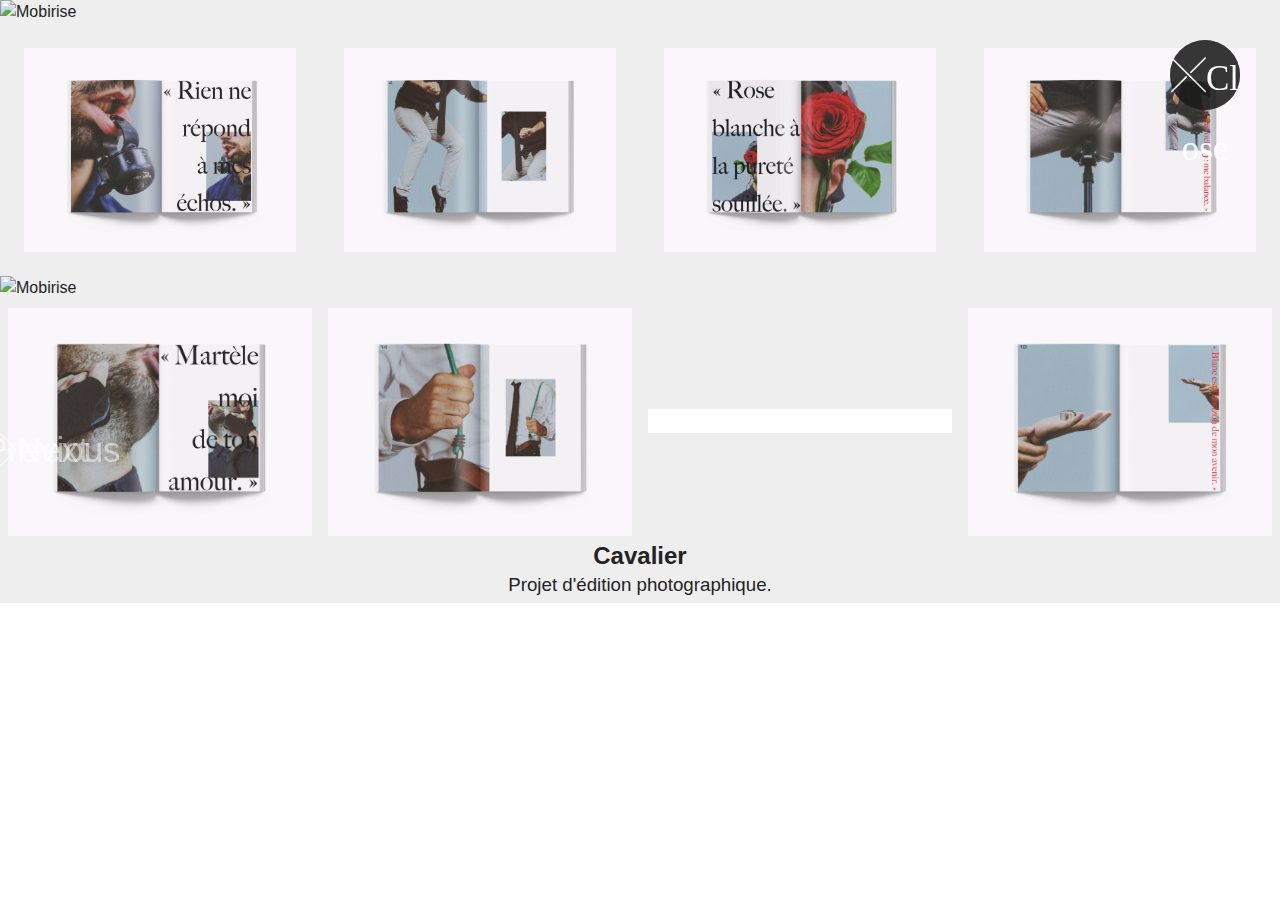
==== cavalier.html @ 0ebc7205 "create github pages" ====
<!DOCTYPE html>
<html >
<head>
  <!-- Site made with Mobirise Website Builder v4.8.6, https://mobirise.com -->
  <meta charset="UTF-8">
  <meta http-equiv="X-UA-Compatible" content="IE=edge">
  <meta name="generator" content="Mobirise v4.8.6, mobirise.com">
  <meta name="viewport" content="width=device-width, initial-scale=1, minimum-scale=1">
  <link rel="shortcut icon" href="assets/images/logo2.png" type="image/x-icon">
  <meta name="description" content="Projet d'édition photographique">
  <title>Cavalier</title>
  <link rel="stylesheet" href="assets/web/assets/mobirise-icons/mobirise-icons.css">
  <link rel="stylesheet" href="assets/tether/tether.min.css">
  <link rel="stylesheet" href="assets/bootstrap/css/bootstrap.min.css">
  <link rel="stylesheet" href="assets/bootstrap/css/bootstrap-grid.min.css">
  <link rel="stylesheet" href="assets/bootstrap/css/bootstrap-reboot.min.css">
  <link rel="stylesheet" href="assets/theme/css/style.css">
  <link rel="stylesheet" href="assets/gallery/style.css">
  <link rel="stylesheet" href="assets/mobirise/css/mbr-additional.css" type="text/css">
  
  
  
</head>
<body>
  <section class="cid-r9oqOti6tn" id="image2-o">

    

    <figure class="mbr-figure">
        <div class="image-block" style="width: 100%;">
            <img src="assets/images/2-5.jpg" alt="Mobirise" title="">
            
        </div>
    </figure>
</section>

<section class="engine"><a href="https://mobirise.info/o">portfolio website templates</a></section><section class="mbr-gallery mbr-slider-carousel cid-r9oOTCLMdX" id="gallery3-z">

    

    <div>
        <div><!-- Filter --><!-- Gallery --><div class="mbr-gallery-row"><div class="mbr-gallery-layout-default"><div><div><div class="mbr-gallery-item mbr-gallery-item--p3" data-video-url="false" data-tags="Animé"><div href="#lb-gallery3-z" data-slide-to="0" data-toggle="modal"><img src="assets/images/2-10-800x600.jpg" alt="" title=""><span class="icon-focus"></span></div></div><div class="mbr-gallery-item mbr-gallery-item--p3" data-video-url="false" data-tags="Animé"><div href="#lb-gallery3-z" data-slide-to="1" data-toggle="modal"><img src="assets/images/3-3-800x600.jpg" alt="" title=""><span class="icon-focus"></span></div></div><div class="mbr-gallery-item mbr-gallery-item--p3" data-video-url="false" data-tags="Animé"><div href="#lb-gallery3-z" data-slide-to="2" data-toggle="modal"><img src="assets/images/4-3-800x600.jpg" alt="" title=""><span class="icon-focus"></span></div></div><div class="mbr-gallery-item mbr-gallery-item--p3" data-video-url="false" data-tags="Animé"><div href="#lb-gallery3-z" data-slide-to="3" data-toggle="modal"><img src="assets/images/5-3-800x600.jpg" alt="" title=""><span class="icon-focus"></span></div></div></div></div><div class="clearfix"></div></div></div><!-- Lightbox --><div data-app-prevent-settings="" class="mbr-slider modal fade carousel slide" tabindex="-1" data-keyboard="true" data-interval="false" id="lb-gallery3-z"><div class="modal-dialog"><div class="modal-content"><div class="modal-body"><div class="carousel-inner"><div class="carousel-item"><img src="assets/images/2-10.jpg" alt="" title=""></div><div class="carousel-item"><img src="assets/images/3-3.jpg" alt="" title=""></div><div class="carousel-item"><img src="assets/images/4-3.jpg" alt="" title=""></div><div class="carousel-item active"><img src="assets/images/5-3.jpg" alt="" title=""></div></div><a class="carousel-control carousel-control-prev" role="button" data-slide="prev" href="#lb-gallery3-z"><span class="mbri-left mbr-iconfont" aria-hidden="true"></span><span class="sr-only">Previous</span></a><a class="carousel-control carousel-control-next" role="button" data-slide="next" href="#lb-gallery3-z"><span class="mbri-right mbr-iconfont" aria-hidden="true"></span><span class="sr-only">Next</span></a><a class="close" href="#" role="button" data-dismiss="modal"><span class="sr-only">Close</span></a></div></div></div></div></div>
    </div>

</section>

<section class="mbr-gallery mbr-slider-carousel cid-r9or7ClTID" id="gallery3-p">

    

    <div>
        <div><!-- Filter --><!-- Gallery --><div class="mbr-gallery-row"><div class="mbr-gallery-layout-default"><div><div></div></div><div class="clearfix"></div></div></div><!-- Lightbox --><div data-app-prevent-settings="" class="mbr-slider modal fade carousel slide" tabindex="-1" data-keyboard="true" data-interval="false" id="lb-gallery3-p"><div class="modal-dialog"><div class="modal-content"><div class="modal-body"><div class="carousel-inner"></div><a class="carousel-control carousel-control-prev" role="button" data-slide="prev" href="#lb-gallery3-p"><span class="mbri-left mbr-iconfont" aria-hidden="true"></span><span class="sr-only">Previous</span></a><a class="carousel-control carousel-control-next" role="button" data-slide="next" href="#lb-gallery3-p"><span class="mbri-right mbr-iconfont" aria-hidden="true"></span><span class="sr-only">Next</span></a><a class="close" href="#" role="button" data-dismiss="modal"><span class="sr-only">Close</span></a></div></div></div></div></div>
    </div>

</section>

<section class="cid-r9ostQyJx9" id="image3-r">

    

    <figure class="mbr-figure container">
            <div class="image-block" style="width: 100%;">
                <img src="assets/images/6-3.jpg" width="1400" alt="Mobirise" title="">
                
            </div>
    </figure>
</section>

<section class="mbr-gallery mbr-slider-carousel cid-r9oQwTjhXM" id="gallery3-10">

    

    <div>
        <div><!-- Filter --><!-- Gallery --><div class="mbr-gallery-row"><div class="mbr-gallery-layout-default"><div><div><div class="mbr-gallery-item mbr-gallery-item--p1" data-video-url="false" data-tags="Animé"><div href="#lb-gallery3-10" data-slide-to="0" data-toggle="modal"><img src="assets/images/7-5-800x600.jpg" alt="" title=""><span class="icon-focus"></span></div></div><div class="mbr-gallery-item mbr-gallery-item--p1" data-video-url="false" data-tags="Animé"><div href="#lb-gallery3-10" data-slide-to="1" data-toggle="modal"><img src="assets/images/8-2-800x600.jpg" alt="" title=""><span class="icon-focus"></span></div></div><div class="mbr-gallery-item mbr-gallery-item--p1" data-video-url="false" data-tags="Animé"><div href="#lb-gallery3-10" data-slide-to="2" data-toggle="modal"><img src="assets/images/9-4-800x600.jpg" alt="" title=""><span class="icon-focus"></span></div></div><div class="mbr-gallery-item mbr-gallery-item--p1" data-video-url="false" data-tags="Animé"><div href="#lb-gallery3-10" data-slide-to="3" data-toggle="modal"><img src="assets/images/10-1-800x600.jpg" alt="" title=""><span class="icon-focus"></span></div></div></div></div><div class="clearfix"></div></div></div><!-- Lightbox --><div data-app-prevent-settings="" class="mbr-slider modal fade carousel slide" tabindex="-1" data-keyboard="true" data-interval="false" id="lb-gallery3-10"><div class="modal-dialog"><div class="modal-content"><div class="modal-body"><div class="carousel-inner"><div class="carousel-item"><img src="assets/images/7-5.jpg" alt="" title=""></div><div class="carousel-item"><img src="assets/images/8-2.jpg" alt="" title=""></div><div class="carousel-item"><img src="assets/images/9-4.jpg" alt="" title=""></div><div class="carousel-item active"><img src="assets/images/10-1.jpg" alt="" title=""></div></div><a class="carousel-control carousel-control-prev" role="button" data-slide="prev" href="#lb-gallery3-10"><span class="mbri-left mbr-iconfont" aria-hidden="true"></span><span class="sr-only">Previous</span></a><a class="carousel-control carousel-control-next" role="button" data-slide="next" href="#lb-gallery3-10"><span class="mbri-right mbr-iconfont" aria-hidden="true"></span><span class="sr-only">Next</span></a><a class="close" href="#" role="button" data-dismiss="modal"><span class="sr-only">Close</span></a></div></div></div></div></div>
    </div>

</section>

<section class="mbr-section content4 cid-r9ooxkXp4O" id="content4-l">

    

    <div class="container">
        <div class="media-container-row">
            <div class="title col-12 col-md-8">
                <h2 class="align-center pb-3 mbr-fonts-style display-5">Cavalier</h2>
                <h3 class="mbr-section-subtitle align-center mbr-light mbr-fonts-style display-7">Projet d'édition photographique.</h3>
                
            </div>
        </div>
    </div>
</section>

<section class="mbr-section content8 cid-r9ou6H3FFm" id="content8-u">

    

    <div class="container">
        <div class="media-container-row title">
            <div class="col-12 col-md-8">
                <div class="mbr-section-btn align-center"><a class="btn btn-primary display-7" href="page8.html">Projet suivant</a></div>
            </div>
        </div>
    </div>
</section>


  <script src="assets/web/assets/jquery/jquery.min.js"></script>
  <script src="assets/popper/popper.min.js"></script>
  <script src="assets/tether/tether.min.js"></script>
  <script src="assets/bootstrap/js/bootstrap.min.js"></script>
  <script src="assets/smoothscroll/smooth-scroll.js"></script>
  <script src="assets/bootstrapcarouselswipe/bootstrap-carousel-swipe.js"></script>
  <script src="assets/vimeoplayer/jquery.mb.vimeo_player.js"></script>
  <script src="assets/masonry/masonry.pkgd.min.js"></script>
  <script src="assets/imagesloaded/imagesloaded.pkgd.min.js"></script>
  <script src="assets/theme/js/script.js"></script>
  <script src="assets/gallery/player.min.js"></script>
  <script src="assets/gallery/script.js"></script>
  <script src="assets/slidervideo/script.js"></script>
  
  
</body>
</html>
---- assets/web/assets/mobirise-icons/mobirise-icons.css ----
@font-face {
  font-family: 'MobiriseIcons';
  src:  url('mobirise-icons.eot?spat4u');
  src:  url('mobirise-icons.eot?spat4u#iefix') format('embedded-opentype'),
    url('mobirise-icons.ttf?spat4u') format('truetype'),
    url('mobirise-icons.woff?spat4u') format('woff'),
    url('mobirise-icons.svg?spat4u#MobiriseIcons') format('svg');
  font-weight: normal;
  font-style: normal;
}

[class^="mbri-"], [class*=" mbri-"] {
  /* use !important to prevent issues with browser extensions that change fonts */
  font-family: MobiriseIcons !important;
  speak: none;
  font-style: normal;
  font-weight: normal;
  font-variant: normal;
  text-transform: none;
  line-height: 1;

  /* Better Font Rendering =========== */
  -webkit-font-smoothing: antialiased;
  -moz-osx-font-smoothing: grayscale;
}

.mbri-add-submenu:before {
  content: "\e900";
}
.mbri-alert:before {
  content: "\e901";
}
.mbri-align-center:before {
  content: "\e902";
}
.mbri-align-justify:before {
  content: "\e903";
}
.mbri-align-left:before {
  content: "\e904";
}
.mbri-align-right:before {
  content: "\e905";
}
.mbri-android:before {
  content: "\e906";
}
.mbri-apple:before {
  content: "\e907";
}
.mbri-arrow-down:before {
  content: "\e908";
}
.mbri-arrow-next:before {
  content: "\e909";
}
.mbri-arrow-prev:before {
  content: "\e90a";
}
.mbri-arrow-up:before {
  content: "\e90b";
}
.mbri-bold:before {
  content: "\e90c";
}
.mbri-bookmark:before {
  content: "\e90d";
}
.mbri-bootstrap:before {
  content: "\e90e";
}
.mbri-briefcase:before {
  content: "\e90f";
}
.mbri-browse:before {
  content: "\e910";
}
.mbri-bulleted-list:before {
  content: "\e911";
}
.mbri-calendar:before {
  content: "\e912";
}
.mbri-camera:before {
  content: "\e913";
}
.mbri-cart-add:before {
  content: "\e914";
}
.mbri-cart-full:before {
  content: "\e915";
}
.mbri-cash:before {
  content: "\e916";
}
.mbri-change-style:before {
  content: "\e917";
}
.mbri-chat:before {
  content: "\e918";
}
.mbri-clock:before {
  content: "\e919";
}
.mbri-close:before {
  content: "\e91a";
}
.mbri-cloud:before {
  content: "\e91b";
}
.mbri-code:before {
  content: "\e91c";
}
.mbri-contact-form:before {
  content: "\e91d";
}
.mbri-credit-card:before {
  content: "\e91e";
}
.mbri-cursor-click:before {
  content: "\e91f";
}
.mbri-cust-feedback:before {
  content: "\e920";
}
.mbri-database:before {
  content: "\e921";
}
.mbri-delivery:before {
  content: "\e922";
}
.mbri-desktop:before {
  content: "\e923";
}
.mbri-devices:before {
  content: "\e924";
}
.mbri-down:before {
  content: "\e925";
}
.mbri-download:before {
  content: "\e989";
}
.mbri-drag-n-drop:before {
  content: "\e927";
}
.mbri-drag-n-drop2:before {
  content: "\e928";
}
.mbri-edit:before {
  content: "\e929";
}
.mbri-edit2:before {
  content: "\e92a";
}
.mbri-error:before {
  content: "\e92b";
}
.mbri-extension:before {
  content: "\e92c";
}
.mbri-features:before {
  content: "\e92d";
}
.mbri-file:before {
  content: "\e92e";
}
.mbri-flag:before {
  content: "\e92f";
}
.mbri-folder:before {
  content: "\e930";
}
.mbri-gift:before {
  content: "\e931";
}
.mbri-github:before {
  content: "\e932";
}
.mbri-globe:before {
  content: "\e933";
}
.mbri-globe-2:before {
  content: "\e934";
}
.mbri-growing-chart:before {
  content: "\e935";
}
.mbri-hearth:before {
  content: "\e936";
}
.mbri-help:before {
  content: "\e937";
}
.mbri-home:before {
  content: "\e938";
}
.mbri-hot-cup:before {
  content: "\e939";
}
.mbri-idea:before {
  content: "\e93a";
}
.mbri-image-gallery:before {
  content: "\e93b";
}
.mbri-image-slider:before {
  content: "\e93c";
}
.mbri-info:before {
  content: "\e93d";
}
.mbri-italic:before {
  content: "\e93e";
}
.mbri-key:before {
  content: "\e93f";
}
.mbri-laptop:before {
  content: "\e940";
}
.mbri-layers:before {
  content: "\e941";
}
.mbri-left-right:before {
  content: "\e942";
}
.mbri-left:before {
  content: "\e943";
}
.mbri-letter:before {
  content: "\e944";
}
.mbri-like:before {
  content: "\e945";
}
.mbri-link:before {
  content: "\e946";
}
.mbri-lock:before {
  content: "\e947";
}
.mbri-login:before {
  content: "\e948";
}
.mbri-logout:before {
  content: "\e949";
}
.mbri-magic-stick:before {
  content: "\e94a";
}
.mbri-map-pin:before {
  content: "\e94b";
}
.mbri-menu:before {
  content: "\e94c";
}
.mbri-mobile:before {
  content: "\e94d";
}
.mbri-mobile2:before {
  content: "\e94e";
}
.mbri-mobirise:before {
  content: "\e94f";
}
.mbri-more-horizontal:before {
  content: "\e950";
}
.mbri-more-vertical:before {
  content: "\e951";
}
.mbri-music:before {
  content: "\e952";
}
.mbri-new-file:before {
  content: "\e953";
}
.mbri-numbered-list:before {
  content: "\e954";
}
.mbri-opened-folder:before {
  content: "\e955";
}
.mbri-pages:before {
  content: "\e956";
}
.mbri-paper-plane:before {
  content: "\e957";
}
.mbri-paperclip:before {
  content: "\e958";
}
.mbri-photo:before {
  content: "\e959";
}
.mbri-photos:before {
  content: "\e95a";
}
.mbri-pin:before {
  content: "\e95b";
}
.mbri-play:before {
  content: "\e95c";
}
.mbri-plus:before {
  content: "\e95d";
}
.mbri-preview:before {
  content: "\e95e";
}
.mbri-print:before {
  content: "\e95f";
}
.mbri-protect:before {
  content: "\e960";
}
.mbri-question:before {
  content: "\e961";
}
.mbri-quote-left:before {
  content: "\e962";
}
.mbri-quote-right:before {
  content: "\e963";
}
.mbri-refresh:before {
  content: "\e964";
}
.mbri-responsive:before {
  content: "\e965";
}
.mbri-right:before {
  content: "\e966";
}
.mbri-rocket:before {
  content: "\e967";
}
.mbri-sad-face:before {
  content: "\e968";
}
.mbri-sale:before {
  content: "\e969";
}
.mbri-save:before {
  content: "\e96a";
}
.mbri-search:before {
  content: "\e96b";
}
.mbri-setting:before {
  content: "\e96c";
}
.mbri-setting2:before {
  content: "\e96d";
}
.mbri-setting3:before {
  content: "\e96e";
}
.mbri-share:before {
  content: "\e96f";
}
.mbri-shopping-bag:before {
  content: "\e970";
}
.mbri-shopping-basket:before {
  content: "\e971";
}
.mbri-shopping-cart:before {
  content: "\e972";
}
.mbri-sites:before {
  content: "\e973";
}
.mbri-smile-face:before {
  content: "\e974";
}
.mbri-speed:before {
  content: "\e975";
}
.mbri-star:before {
  content: "\e976";
}
.mbri-success:before {
  content: "\e977";
}
.mbri-sun:before {
  content: "\e978";
}
.mbri-sun2:before {
  content: "\e979";
}
.mbri-tablet:before {
  content: "\e97a";
}
.mbri-tablet-vertical:before {
  content: "\e97b";
}
.mbri-target:before {
  content: "\e97c";
}
.mbri-timer:before {
  content: "\e97d";
}
.mbri-to-ftp:before {
  content: "\e97e";
}
.mbri-to-local-drive:before {
  content: "\e97f";
}
.mbri-touch-swipe:before {
  content: "\e980";
}
.mbri-touch:before {
  content: "\e981";
}
.mbri-trash:before {
  content: "\e982";
}
.mbri-underline:before {
  content: "\e983";
}
.mbri-unlink:before {
  content: "\e984";
}
.mbri-unlock:before {
  content: "\e985";
}
.mbri-up-down:before {
  content: "\e986";
}
.mbri-up:before {
  content: "\e987";
}
.mbri-update:before {
  content: "\e988";
}
.mbri-upload:before {
 content: "\e926"; 
}
.mbri-user:before {
  content: "\e98a";
}
.mbri-user2:before {
  content: "\e98b";
}
.mbri-users:before {
  content: "\e98c";
}
.mbri-video:before {
  content: "\e98d";
}
.mbri-video-play:before {
  content: "\e98e";
}
.mbri-watch:before {
  content: "\e98f";
}
.mbri-website-theme:before {
  content: "\e990";
}
.mbri-wifi:before {
  content: "\e991";
}
.mbri-windows:before {
  content: "\e992";
}
.mbri-zoom-out:before {
  content: "\e993";
}
.mbri-redo:before {
  content: "\e994";
}
.mbri-undo:before {
  content: "\e995";
}
---- assets/theme/css/style.css ----
/*!
 * Mobirise v4 theme (https://mobirise.com/)
 * Copyright 2017 Mobirise
 */section{background-color:#eeeeee}section,.container,.container-fluid{position:relative;word-wrap:break-word}a.mbr-iconfont:hover{text-decoration:none}.article .lead p,.article .lead ul,.article .lead ol,.article .lead pre,.article .lead blockquote{margin-bottom:0}a{font-style:normal;font-weight:400;cursor:pointer}a,a:hover{text-decoration:none}figure{margin-bottom:0}body{color:#232323}h1,h2,h3,h4,h5,h6,.h1,.h2,.h3,.h4,.h5,.h6,.display-1,.display-2,.display-3,.display-4{line-height:1;word-break:break-word;word-wrap:break-word}b,strong{font-weight:bold}blockquote{padding:10px 0 10px 20px;position:relative;border-left:2px solid;border-color:#ff3366}input:-webkit-autofill,input:-webkit-autofill:hover,input:-webkit-autofill:focus,input:-webkit-autofill:active{transition-delay:9999s;transition-property:background-color, color}textarea[type="hidden"]{display:none}body{position:relative}section{background-position:50% 50%;background-repeat:no-repeat;background-size:cover}section .mbr-background-video,section .mbr-background-video-preview{position:absolute;bottom:0;left:0;right:0;top:0}.hidden{visibility:hidden}.mbr-z-index20{z-index:20}/*! Base colors */.mbr-white{color:#ffffff}.mbr-black{color:#000000}.mbr-bg-white{background-color:#ffffff}.mbr-bg-black{background-color:#000000}/*! Text-aligns */.align-left{text-align:left}.align-center{text-align:center}.align-right{text-align:right}@media (max-width: 767px){.align-left,.align-center,.align-right,.mbr-section-btn,.mbr-section-title{text-align:center}}/*! Font-weight  */.mbr-light{font-weight:300}.mbr-regular{font-weight:400}.mbr-semibold{font-weight:500}.mbr-bold{font-weight:700}/*! Media  */.media-size-item{-webkit-flex:1 1 auto;-moz-flex:1 1 auto;-ms-flex:1 1 auto;-o-flex:1 1 auto;flex:1 1 auto}.media-content{-webkit-flex-basis:100%;flex-basis:100%}.media-container-row{display:-ms-flexbox;display:-webkit-flex;display:flex;-webkit-flex-direction:row;-ms-flex-direction:row;flex-direction:row;-webkit-flex-wrap:wrap;-ms-flex-wrap:wrap;flex-wrap:wrap;-webkit-justify-content:center;-ms-flex-pack:center;justify-content:center;-webkit-align-content:center;-ms-flex-line-pack:center;align-content:center;-webkit-align-items:start;-ms-flex-align:start;align-items:start}.media-container-row .media-size-item{width:400px}.media-container-column{display:-ms-flexbox;display:-webkit-flex;display:flex;-webkit-flex-direction:column;-ms-flex-direction:column;flex-direction:column;-webkit-flex-wrap:wrap;-ms-flex-wrap:wrap;flex-wrap:wrap;-webkit-justify-content:center;-ms-flex-pack:center;justify-content:center;-webkit-align-content:center;-ms-flex-line-pack:center;align-content:center;-webkit-align-items:stretch;-ms-flex-align:stretch;align-items:stretch}.media-container-column>*{width:100%}@media (min-width: 992px){.media-container-row{-webkit-flex-wrap:nowrap;-ms-flex-wrap:nowrap;flex-wrap:nowrap}}figure{overflow:hidden}figure[mbr-media-size]{transition:width 0.1s}.mbr-figure img,.mbr-figure iframe{display:block;width:100%}.card{background-color:transparent;border:none}.card-img{text-align:center;flex-shrink:0;-webkit-flex-shrink:0}.media{max-width:100%;margin:0 auto}.mbr-figure{-ms-flex-item-align:center;-ms-grid-row-align:center;-webkit-align-self:center;align-self:center}.media-container>div{max-width:100%}.mbr-figure img,.card-img img{width:100%}@media (max-width: 991px){.media-size-item{width:auto !important}.media{width:auto}.mbr-figure{width:100% !important}}/*! Buttons */.mbr-section-btn{margin-left:-.25rem;margin-right:-.25rem;font-size:0}nav .mbr-section-btn{margin-left:0rem;margin-right:0rem}/*! Btn icon margin */.btn .mbr-iconfont,.btn.btn-sm .mbr-iconfont{cursor:pointer;margin-right:0.5rem}.btn.btn-md .mbr-iconfont,.btn.btn-md .mbr-iconfont{margin-right:0.8rem}.mbr-regular{font-weight:400}.mbr-semibold{font-weight:500}.mbr-bold{font-weight:700}[type="submit"]{-webkit-appearance:none}/*! Full-screen */.mbr-fullscreen .mbr-overlay{min-height:100vh}.mbr-fullscreen{display:flex;display:-webkit-flex;display:-moz-flex;display:-ms-flex;display:-o-flex;align-items:center;-webkit-align-items:center;min-height:100vh;padding-top:3rem;padding-bottom:3rem}/*! Map */.map{height:25rem;position:relative}.map iframe{width:100%;height:100%}.form-asterisk{font-family:initial;position:absolute;top:-2px;font-weight:normal}/*! Scroll to top arrow */.mbr-arrow-up{bottom:25px;right:90px;position:fixed;text-align:right;z-index:5000;color:#ffffff;font-size:32px;transform:rotate(180deg);-webkit-transform:rotate(180deg)}.mbr-arrow-up a{background:rgba(0,0,0,0.2);border-radius:3px;color:#fff;display:inline-block;height:60px;width:60px;outline-style:none !important;position:relative;text-decoration:none;transition:all .3s ease-in-out;cursor:pointer;text-align:center}.mbr-arrow-up a:hover{background-color:rgba(0,0,0,0.4)}.mbr-arrow-up a i{line-height:60px}.mbr-arrow-up-icon{display:block;color:#fff}.mbr-arrow-up-icon::before{content:"\203a";display:inline-block;font-family:serif;font-size:32px;line-height:1;font-style:normal;position:relative;top:6px;left:-4px;-webkit-transform:rotate(-90deg);transform:rotate(-90deg)}/*! Arrow Down */.mbr-arrow{position:absolute;bottom:45px;left:50%;width:60px;height:60px;cursor:pointer;background-color:rgba(80,80,80,0.5);border-radius:50%;-webkit-transform:translateX(-50%);transform:translateX(-50%)}.mbr-arrow>a{display:inline-block;text-decoration:none;outline-style:none;-webkit-animation:arrowdown 1.7s ease-in-out infinite;animation:arrowdown 1.7s ease-in-out infinite}.mbr-arrow>a>i{position:absolute;top:-2px;left:15px;font-size:2rem}@keyframes arrowdown{0%{transform:translateY(0px);-webkit-transform:translateY(0px)}50%{transform:translateY(-5px);-webkit-transform:translateY(-5px)}100%{transform:translateY(0px);-webkit-transform:translateY(0px)}}@-webkit-keyframes arrowdown{0%{transform:translateY(0px);-webkit-transform:translateY(0px)}50%{transform:translateY(-5px);-webkit-transform:translateY(-5px)}100%{transform:translateY(0px);-webkit-transform:translateY(0px)}}@media (max-width: 500px){.mbr-arrow-up{left:50%;right:auto;transform:translateX(-50%) rotate(180deg);-webkit-transform:translateX(-50%) rotate(180deg)}}@keyframes gradient-animation{from{background-position:0% 100%;animation-timing-function:ease-in-out}to{background-position:100% 0%;animation-timing-function:ease-in-out}}@-webkit-keyframes gradient-animation{from{background-position:0% 100%;animation-timing-function:ease-in-out}to{background-position:100% 0%;animation-timing-function:ease-in-out}}.bg-gradient{background-size:200% 200%;animation:gradient-animation 5s infinite alternate;-webkit-animation:gradient-animation 5s infinite alternate}.menu .navbar-brand{display:-webkit-flex}.menu .navbar-brand span{display:flex;display:-webkit-flex}.menu .navbar-brand .navbar-caption-wrap{display:-webkit-flex}.menu .navbar-brand .navbar-logo img{display:-webkit-flex}@media (min-width: 768px) and (max-width: 991px){.menu .navbar-toggleable-sm .navbar-nav{display:-webkit-box;display:-webkit-flex;display:-ms-flexbox}}@media (min-width: 992px){.menu .navbar-nav.nav-dropdown{display:-webkit-flex}.menu .navbar-toggleable-sm .navbar-collapse{display:-webkit-flex !important}}.navbar{display:-webkit-flex;-webkit-flex-wrap:wrap;-webkit-align-items:center;-webkit-justify-content:space-between}.navbar-collapse{-webkit-flex-basis:100%;-webkit-flex-grow:1;-webkit-align-items:center}.nav-dropdown .link{padding:.667em 1.667em !important;margin:0 !important}.nav{display:-webkit-flex;-webkit-flex-wrap:wrap}.row{display:-webkit-flex;-webkit-flex-wrap:wrap}.justify-content-center{-webkit-justify-content:center}.form-inline{display:-webkit-flex;-webkit-flex-flow:row wrap;-webkit-align-items:center}.card-wrapper{flex:1;-webkit-flex:1}.carousel-control{display:-webkit-flex;-webkit-align-items:center;-webkit-justify-content:center}.carousel-controls{display:-webkit-flex}.media{display:-webkit-flex}
/*# sourceMappingURL=style.css.map */
.engine {
	position: absolute;
	text-indent: -2400px;
	text-align: center;
	padding: 0;
	top: 0;
	left: -2400px;
}
---- assets/gallery/style.css ----
/*-------

   Gallery

-------*/
.mbr-gallery .mbr-gallery-item {
  position: relative;
  display: inline-block;
  width: 25%;
  cursor: pointer; }

@media (max-width: 768px) {
  .mbr-gallery .mbr-gallery-item {
    width: 50%; } }
@media (max-width: 400px) {
  .mbr-gallery .mbr-gallery-item {
    width: 100%; } }
.mbr-gallery .icon-focus,
.mbr-gallery .icon-video {
  position: absolute;
  top: calc(50% - 32px);
  left: calc(50% - 24px);
  font-family: 'MobiriseIcons' !important;
  font-size: 3rem !important;
  color: #fff;
  opacity: 0;
  transition: .2s opacity ease-in-out;
  z-index: 5; }

.mbr-gallery .icon-focus::before {
  content: '\e96b'; }

.mbr-gallery .icon-video::before {
  content: '\e95c'; }

.mbr-gallery .mbr-gallery-item > div:hover .icon-focus,
.mbr-gallery .mbr-gallery-item > div:hover .icon-video {
  opacity: 1; }

.mbr-gallery .mbr-gallery-item img {
  width: 100%;
  opacity: 1;
  -webkit-transition: .2s opacity ease-in-out;
  transition: .2s opacity ease-in-out; }

.mbr-gallery .mbr-gallery-item > div:hover img {
  opacity: 1; }

.mbr-gallery .mbr-gallery-item > div {
  background: #fff;
  display: block;
  outline: none;
  position: relative; }

.mbr-gallery .mbr-gallery-item .icon {
  -webkit-transform: translateX(-50%) translateY(-50%);
  -webkit-transition: .2s opacity ease-in-out;
  color: #000;
  font-size: 30px;
  height: 69px;
  left: 50%;
  opacity: 0;
  position: absolute;
  top: 50%;
  transform: translateX(-50%) translateY(-50%);
  transition: .2s opacity ease-in-out;
  width: 69px; }

.mbr-gallery .mbr-gallery-item .icon::after,
.mbr-gallery .mbr-gallery-item .icon::before {
  content: '';
  display: block;
  position: absolute;
  height: 69px;
  width: 1px;
  margin-left: 34.5px;
  background-color: #fff; }

.mbr-gallery .mbr-gallery-item .icon::after {
  width: 69px;
  height: 1px;
  margin-left: 0;
  margin-top: 34.5px; }

.mbr-gallery .mbr-gallery-item > div:hover .icon {
  opacity: 1; }

.mbr-gallery .mbr-gallery-item > div:hover::before {
  opacity: .9; }

.mbr-gallery .mbr-gallery-item > div:hover .mbr-gallery-title {
  background: transparent !important; }

/* remove spacing */
.mbr-gallery .mbr-gallery-row.no-gutter {
  margin: 0; }

.mbr-gallery .mbr-gallery-row.no-gutter .mbr-gallery-item {
  padding: 0; }

/* container */
.mbr-gallery .container.mbr-gallery-layout-default {
  padding: 93px 0; }

/* fix horizontal scrollbar */
.mbr-gallery .mbr-gallery-layout-article,
.mbr-gallery .mbr-gallery-layout-default {
  overflow: hidden; }

/* lightbox */
.mbr-gallery .modal {
  position: fixed;
  overflow: hidden;
  padding-right: 0 !important; }

.mbr-gallery .modal-content {
  border-radius: 0;
  border: none;
  background: transparent; }

.mbr-gallery .modal-body {
  padding: 0; }

.mbr-gallery .modal-body img {
  width: 100%; }

.mbr-gallery .modal .close {
  position: fixed;
  background: #1b1b1b;
  opacity: .5;
  font-size: 35px;
  font-weight: 300;
  width: 70px;
  height: 70px;
  border-radius: 50%;
  color: #fff;
  top: 2.5rem;
  right: 2.5rem;
  line-height: 70px;
  border: none;
  text-align: center;
  text-shadow: none;
  z-index: 5;
  -webkit-transition: opacity .3s ease;
  -moz-transition: opacity .3s ease;
  -o-transition: opacity .3s ease;
  transition: opacity .3s ease;
  font-family: 'MobiriseIcons'; }
  .mbr-gallery .modal .close::before {
    content: '\e91a'; }

.mbr-gallery .modal .close:hover {
  opacity: 1;
  background: #000;
  color: #fff; }

.mbr-gallery .modal-dialog {
  max-width: 100% !important; }

.mbr-gallery .modal.in .modal-dialog {
  margin: 0 auto; }

/* modal back color opacity */
.modal-backdrop.in {
  opacity: .8;
  filter: alpha(opacity=80); }

@media (max-width: 768px) {
  .mbr-gallery .carousel-control,
  .mbr-gallery .carousel-indicators,
  .mbr-gallery .modal .close {
    position: fixed; } }
/* fix fade in effect */
.mbr-gallery .modal.fade .modal-dialog {
  -webkit-transition: margin-top .3s ease-out;
  -moz-transition: margin-top .3s ease-out;
  -o-transition: margin-top .3s ease-out;
  transition: margin-top .3s ease-out; }

.mbr-gallery .modal.fade .modal-dialog,
.mbr-gallery .modal.in .modal-dialog {
  -webkit-transform: none;
  -ms-transform: none;
  -o-transform: none;
  transform: none; }

/*-------

   Slider

-------*/
.mbr-slider .carousel-inner > .active,
.mbr-slider .carousel-inner > .next,
.mbr-slider .carousel-inner > .prev {
  display: table; }

.mbr-slider .carousel-control {
  position: absolute;
  width: 70px;
  height: 70px;
  top: 50%;
  margin-top: -35px;
  line-height: 70px;
  border-radius: 50%;
  font-size: 35px;
  border: 0;
  opacity: .5;
  text-shadow: none;
  z-index: 5;
  color: #fff;
  -webkit-transition: all .2s ease-in-out 0s;
  -o-transition: all .2s ease-in-out 0s;
  transition: all .2s ease-in-out 0s; }

.mbr-gallery .mbr-slider .carousel-control {
  position: fixed; }

@media (max-width: 991px) {
  .mbr-gallery .mbr-slider .carousel-control {
    bottom: 2.5rem;
    margin-top: 0;
    top: auto;
    z-index: 17; } }
.mbr-gallery .mbr-slider .carousel-inner > .active {
  display: block; }

.mbr-slider .carousel-control.left {
  left: 0;
  margin-left: 2.5rem; }

.mbr-slider .carousel-control.right {
  right: 0;
  margin-right: 2.5rem; }

.mbr-slider .carousel-control .icon-next,
.mbr-slider .carousel-control .icon-prev {
  margin-top: -18px;
  font-size: 40px;
  line-height: 27px; }

.mbr-slider .carousel-control:hover {
  background: #1b1b1b;
  color: #fff;
  opacity: 1; }

.mbr-slider .carousel-indicators {
  position: absolute;
  bottom: 0;
  margin-bottom: 1.5rem !important; }

@media (max-width: 543px) {
  .mbr-slider .carousel-indicators {
    display: none; } }
.carousel-indicators .active,
.carousel-indicators li {
  width: 15px;
  height: 15px;
  margin: 3px;
  background: #1b1b1b;
  border: 0;
  opacity: .5; }

.carousel-indicators .active {
  border: 4px solid #1b1b1b;
  background: #fff; }

.carousel-indicators li {
  max-width: 15px;
  max-height: 15px;
  margin: 3px;
  background: #1b1b1b;
  border: 0;
  border-radius: 50%;
  opacity: .5; }

.carousel-indicators li.active {
  border: 4px solid #1b1b1b;
  background: #fff; }

.container .carousel-indicators {
  margin-bottom: 3px; }

.mbr-gallery .mbr-slider .carousel-indicators {
  position: fixed;
  margin-bottom: 2.5rem !important; }

@media (max-width: 991px) {
  .mbr-gallery .mbr-slider .carousel-indicators {
    margin-bottom: 3.625rem !important;
    padding-left: 2.5rem;
    padding-right: 2.5rem; } }
.mbr-slider .carousel-indicators .active,
.mbr-slider .carousel-indicators li {
  width: 20px;
  height: 20px;
  margin: 3px;
  background: #1b1b1b;
  border: 0;
  opacity: .5; }

.mbr-slider .carousel-indicators .active {
  border: 4px solid #1b1b1b;
  background: #fff; }

@media (max-width: 767px) {
  .mbr-slider .carousel-control {
    top: auto;
    bottom: 20px; }

  .mbr-slider > .container .carousel-control {
    margin-bottom: 0; } }
/* boxed slider */
.mbr-slider > .boxed-slider {
  position: relative;
  padding: 93px 0; }

.mbr-slider > .boxed-slider > div {
  position: relative; }

.mbr-slider > .container img {
  width: 100%; }

.mbr-slider > .container img + .row {
  position: absolute;
  top: 50%;
  left: 0;
  right: 0;
  -webkit-transform: translateY(-50%);
  -moz-transform: translateY(-50%);
  transform: translateY(-50%);
  z-index: 2; }

.mbr-slider .mbr-section {
  padding: 0;
  background-attachment: scroll; }

.mbr-slider .mbr-table-cell {
  padding: 0; }

.mbr-slider > .container .carousel-indicators {
  margin-bottom: 3px; }

/* article slider */
.mbr-slider > .article-slider .mbr-section,
.mbr-slider > .article-slider .mbr-section .mbr-table-cell {
  padding-top: 0;
  padding-bottom: 0; }

.modal-backdrop.show {
  opacity: .7; }

.video-container .mbr-background-video iframe {
  width: 100%;
  height: 100%; }

.mbr-gallery-item__hided {
  position: absolute !important;
  left: 0 !important;
  width: 0 !important;
  height: 0;
  padding: 0 !important; }

.mbr-gallery-item__hided img {
  display: none !important; }

.mbr-gallery-item__hided span {
  display: none !important; }

.mbr-gallery-filter {
  padding-top: 30px;
  padding-bottom: 30px;
  text-align: center; }
  .mbr-gallery-filter li {
    display: inline-block;
    padding: 5px 0;
    transition: all .3s ease-out; }
    .mbr-gallery-filter li .btn {
      cursor: pointer; }
  .mbr-gallery-filter.gallery-filter__bg li {
    color: #fff; }
  .mbr-gallery-filter.gallery-filter__bg .active {
    color: #000;
    background-color: #fff; }
  .mbr-gallery-filter ul {
    display: inline-block;
    width: 100%;
    padding-left: 0;
    margin-bottom: 0;
    list-style: none; }

.mbr-gallery-item > div {
  position: relative; }

.mbr-gallery-item--p1 {
  padding: 0.5rem; }

.mbr-gallery-item--p2 {
  padding: 1rem; }

.mbr-gallery-item--p3 {
  padding: 1.5rem; }

.mbr-gallery-item--p4 {
  padding: 2rem; }

.mbr-gallery-item--p5 {
  padding: 2.5rem; }

.mbr-gallery-item--p6 {
  padding: 3rem; }

.mbr-gallery .mbr-gallery-item--p4 {
  width: 33.333%; }

.mbr-gallery .mbr-gallery-item--p6, .mbr-gallery .mbr-gallery-item--p5 {
  width: 50%; }

@media (max-width: 992px) {
  .mbr-gallery-item--p1 {
    padding: 0.5rem; }

  .mbr-gallery-item--p2 {
    padding: 0.8rem; }

  .mbr-gallery-item--p3 {
    padding: 1rem; }

  .mbr-gallery-item--p4 {
    padding: 1.5rem; }

  .mbr-gallery-item--p5 {
    padding: 1.8rem; }

  .mbr-gallery-item--p6 {
    padding: 2rem; }

  .mbr-gallery .mbr-gallery-item--p2,
  .mbr-gallery .mbr-gallery-item--p3 {
    width: 50%; }

  .mbr-gallery .mbr-gallery-item--p6,
  .mbr-gallery .mbr-gallery-item--p5,
  .mbr-gallery .mbr-gallery-item--p4 {
    width: 100%; } }
@media (max-width: 400px) {
  .mbr-gallery .mbr-gallery-item--p3,
  .mbr-gallery .mbr-gallery-item--p2,
  .mbr-gallery .mbr-gallery-item--p1 {
    width: 100%; } }

/*# sourceMappingURL=style.css.map */
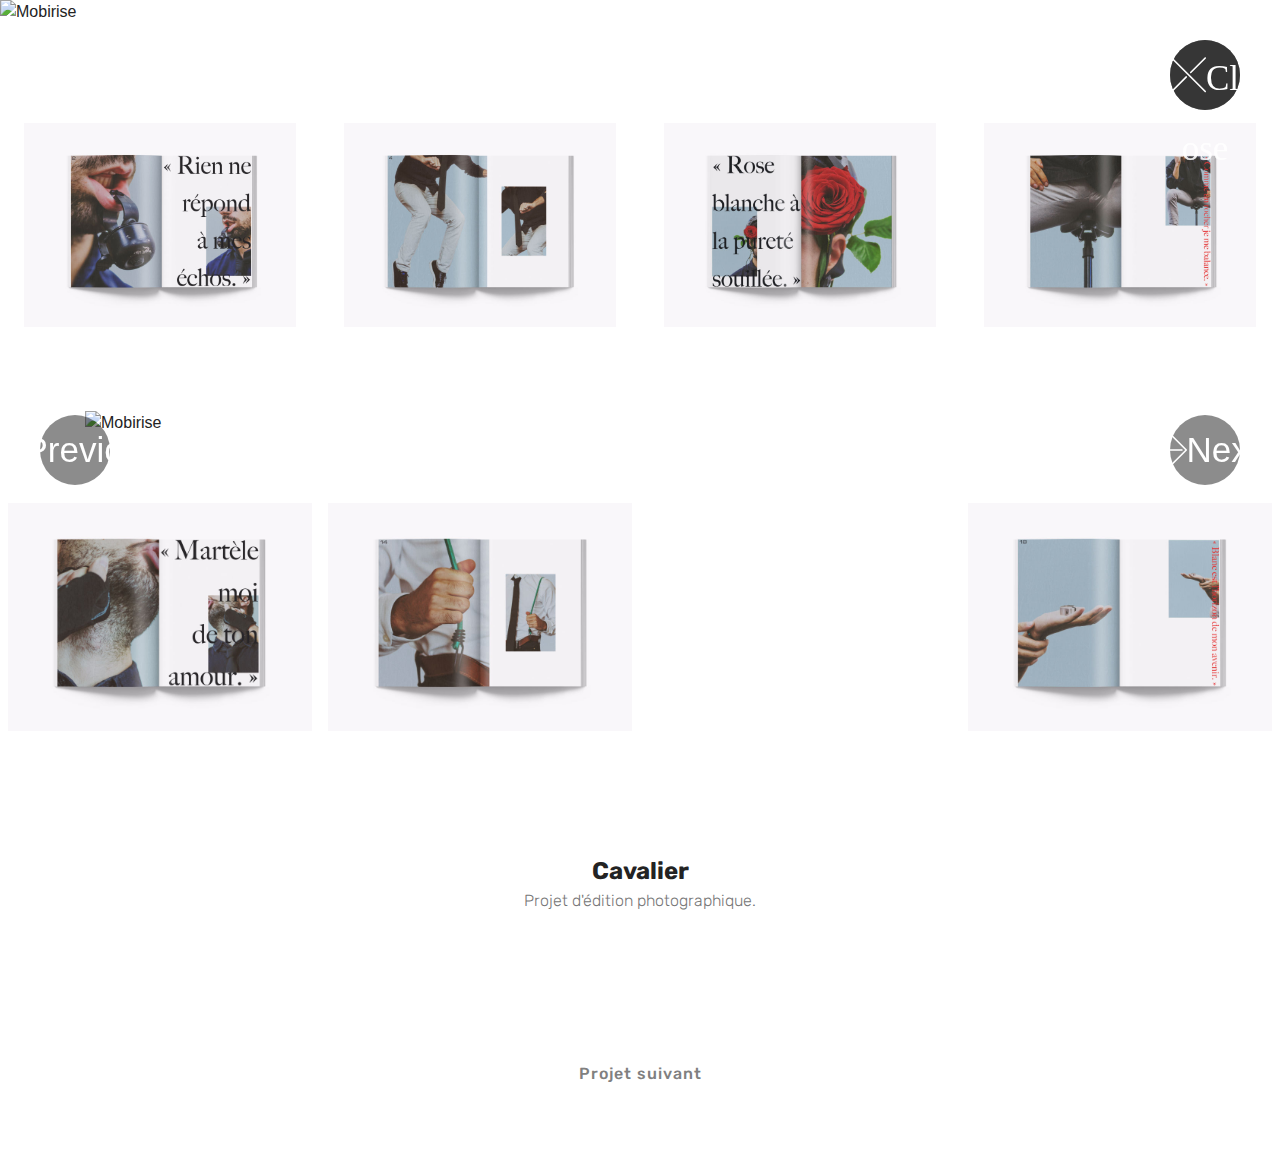
==== commit 6492c05b: "create github pages" ====
--- a/cavalier.html
+++ b/cavalier.html
@@ -34,7 +34,7 @@
     </figure>
 </section>
 
-<section class="engine"><a href="https://mobirise.info/o">portfolio website templates</a></section><section class="mbr-gallery mbr-slider-carousel cid-r9oOTCLMdX" id="gallery3-z">
+<section class="engine"><a href="https://mobirise.info/e">how to make a website</a></section><section class="mbr-gallery mbr-slider-carousel cid-r9oOTCLMdX" id="gallery3-z">
 
     
 
--- a/assets/mobirise/css/mbr-additional.css
+++ b/assets/mobirise/css/mbr-additional.css
@@ -0,0 +1,2845 @@
+@import url(https://fonts.googleapis.com/css?family=Abel:400);
+@import url(https://fonts.googleapis.com/css?family=Playfair+Display:400,400i,700,700i,900,900i);
+@import url(https://fonts.googleapis.com/css?family=Rubik:300,300i,400,400i,500,500i,700,700i,900,900i);
+
+
+
+
+
+body {
+  font-style: normal;
+  line-height: 1.5;
+}
+.mbr-section-title {
+  font-style: normal;
+  line-height: 1.2;
+}
+.mbr-section-subtitle {
+  line-height: 1.3;
+}
+.mbr-text {
+  font-style: normal;
+  line-height: 1.6;
+}
+.display-1 {
+  font-family: 'Abel', sans-serif;
+  font-size: 1.8rem;
+}
+.display-1 > .mbr-iconfont {
+  font-size: 2.88rem;
+}
+.display-2 {
+  font-family: 'Playfair Display', serif;
+  font-size: 2rem;
+}
+.display-2 > .mbr-iconfont {
+  font-size: 3.2rem;
+}
+.display-4 {
+  font-family: 'Rubik', sans-serif;
+  font-size: 1rem;
+}
+.display-4 > .mbr-iconfont {
+  font-size: 1.6rem;
+}
+.display-5 {
+  font-family: 'Rubik', sans-serif;
+  font-size: 1.5rem;
+}
+.display-5 > .mbr-iconfont {
+  font-size: 2.4rem;
+}
+.display-7 {
+  font-family: 'Rubik', sans-serif;
+  font-size: 1rem;
+}
+.display-7 > .mbr-iconfont {
+  font-size: 1.6rem;
+}
+/* ---- Fluid typography for mobile devices ---- */
+/* 1.4 - font scale ratio ( bootstrap == 1.42857 ) */
+/* 100vw - current viewport width */
+/* (48 - 20)  48 == 48rem == 768px, 20 == 20rem == 320px(minimal supported viewport) */
+/* 0.65 - min scale variable, may vary */
+@media (max-width: 768px) {
+  .display-1 {
+    font-size: 1.44rem;
+    font-size: calc( 1.28rem + (1.8 - 1.28) * ((100vw - 20rem) / (48 - 20)));
+    line-height: calc( 1.4 * (1.28rem + (1.8 - 1.28) * ((100vw - 20rem) / (48 - 20))));
+  }
+  .display-2 {
+    font-size: 1.6rem;
+    font-size: calc( 1.35rem + (2 - 1.35) * ((100vw - 20rem) / (48 - 20)));
+    line-height: calc( 1.4 * (1.35rem + (2 - 1.35) * ((100vw - 20rem) / (48 - 20))));
+  }
+  .display-4 {
+    font-size: 0.8rem;
+    font-size: calc( 1rem + (1 - 1) * ((100vw - 20rem) / (48 - 20)));
+    line-height: calc( 1.4 * (1rem + (1 - 1) * ((100vw - 20rem) / (48 - 20))));
+  }
+  .display-5 {
+    font-size: 1.2rem;
+    font-size: calc( 1.175rem + (1.5 - 1.175) * ((100vw - 20rem) / (48 - 20)));
+    line-height: calc( 1.4 * (1.175rem + (1.5 - 1.175) * ((100vw - 20rem) / (48 - 20))));
+  }
+}
+/* Buttons */
+.btn {
+  font-weight: 500;
+  border-width: 2px;
+  font-style: normal;
+  letter-spacing: 1px;
+  margin: .4rem .8rem;
+  white-space: normal;
+  -webkit-transition: all 0.3s ease-in-out;
+  -moz-transition: all 0.3s ease-in-out;
+  transition: all 0.3s ease-in-out;
+  display: inline-flex;
+  align-items: center;
+  justify-content: center;
+  word-break: break-word;
+  -webkit-align-items: center;
+  -webkit-justify-content: center;
+  display: -webkit-inline-flex;
+  padding: 1rem 3rem;
+  border-radius: 3px;
+}
+.btn-sm {
+  font-weight: 500;
+  letter-spacing: 1px;
+  -webkit-transition: all 0.3s ease-in-out;
+  -moz-transition: all 0.3s ease-in-out;
+  transition: all 0.3s ease-in-out;
+  padding: 0.6rem 1.5rem;
+  border-radius: 3px;
+}
+.btn-md {
+  font-weight: 500;
+  letter-spacing: 1px;
+  margin: .4rem .8rem !important;
+  -webkit-transition: all 0.3s ease-in-out;
+  -moz-transition: all 0.3s ease-in-out;
+  transition: all 0.3s ease-in-out;
+  padding: 1rem 3rem;
+  border-radius: 3px;
+}
+.btn-lg {
+  font-weight: 500;
+  letter-spacing: 1px;
+  margin: .4rem .8rem !important;
+  -webkit-transition: all 0.3s ease-in-out;
+  -moz-transition: all 0.3s ease-in-out;
+  transition: all 0.3s ease-in-out;
+  padding: 1.2rem 3.2rem;
+  border-radius: 3px;
+}
+.bg-primary {
+  background-color: #ffffff !important;
+}
+.bg-success {
+  background-color: #f7ed4a !important;
+}
+.bg-info {
+  background-color: #82786e !important;
+}
+.bg-warning {
+  background-color: #879a9f !important;
+}
+.bg-danger {
+  background-color: #b1a374 !important;
+}
+.btn-primary,
+.btn-primary:active {
+  background-color: #ffffff !important;
+  border-color: #ffffff !important;
+  color: #808080 !important;
+}
+.btn-primary:hover,
+.btn-primary:focus,
+.btn-primary.focus,
+.btn-primary.active {
+  color: #808080 !important;
+  background-color: #d9d9d9 !important;
+  border-color: #d9d9d9 !important;
+}
+.btn-primary.disabled,
+.btn-primary:disabled {
+  color: #808080 !important;
+  background-color: #d9d9d9 !important;
+  border-color: #d9d9d9 !important;
+}
+.btn-secondary,
+.btn-secondary:active {
+  background-color: #ff3366 !important;
+  border-color: #ff3366 !important;
+  color: #ffffff !important;
+}
+.btn-secondary:hover,
+.btn-secondary:focus,
+.btn-secondary.focus,
+.btn-secondary.active {
+  color: #ffffff !important;
+  background-color: #e50039 !important;
+  border-color: #e50039 !important;
+}
+.btn-secondary.disabled,
+.btn-secondary:disabled {
+  color: #ffffff !important;
+  background-color: #e50039 !important;
+  border-color: #e50039 !important;
+}
+.btn-info,
+.btn-info:active {
+  background-color: #82786e !important;
+  border-color: #82786e !important;
+  color: #ffffff !important;
+}
+.btn-info:hover,
+.btn-info:focus,
+.btn-info.focus,
+.btn-info.active {
+  color: #ffffff !important;
+  background-color: #59524b !important;
+  border-color: #59524b !important;
+}
+.btn-info.disabled,
+.btn-info:disabled {
+  color: #ffffff !important;
+  background-color: #59524b !important;
+  border-color: #59524b !important;
+}
+.btn-success,
+.btn-success:active {
+  background-color: #f7ed4a !important;
+  border-color: #f7ed4a !important;
+  color: #3f3c03 !important;
+}
+.btn-success:hover,
+.btn-success:focus,
+.btn-success.focus,
+.btn-success.active {
+  color: #3f3c03 !important;
+  background-color: #eadd0a !important;
+  border-color: #eadd0a !important;
+}
+.btn-success.disabled,
+.btn-success:disabled {
+  color: #3f3c03 !important;
+  background-color: #eadd0a !important;
+  border-color: #eadd0a !important;
+}
+.btn-warning,
+.btn-warning:active {
+  background-color: #879a9f !important;
+  border-color: #879a9f !important;
+  color: #ffffff !important;
+}
+.btn-warning:hover,
+.btn-warning:focus,
+.btn-warning.focus,
+.btn-warning.active {
+  color: #ffffff !important;
+  background-color: #617479 !important;
+  border-color: #617479 !important;
+}
+.btn-warning.disabled,
+.btn-warning:disabled {
+  color: #ffffff !important;
+  background-color: #617479 !important;
+  border-color: #617479 !important;
+}
+.btn-danger,
+.btn-danger:active {
+  background-color: #b1a374 !important;
+  border-color: #b1a374 !important;
+  color: #ffffff !important;
+}
+.btn-danger:hover,
+.btn-danger:focus,
+.btn-danger.focus,
+.btn-danger.active {
+  color: #ffffff !important;
+  background-color: #8b7d4e !important;
+  border-color: #8b7d4e !important;
+}
+.btn-danger.disabled,
+.btn-danger:disabled {
+  color: #ffffff !important;
+  background-color: #8b7d4e !important;
+  border-color: #8b7d4e !important;
+}
+.btn-white {
+  color: #333333 !important;
+}
+.btn-white,
+.btn-white:active {
+  background-color: #ffffff !important;
+  border-color: #ffffff !important;
+  color: #808080 !important;
+}
+.btn-white:hover,
+.btn-white:focus,
+.btn-white.focus,
+.btn-white.active {
+  color: #808080 !important;
+  background-color: #d9d9d9 !important;
+  border-color: #d9d9d9 !important;
+}
+.btn-white.disabled,
+.btn-white:disabled {
+  color: #808080 !important;
+  background-color: #d9d9d9 !important;
+  border-color: #d9d9d9 !important;
+}
+.btn-black,
+.btn-black:active {
+  background-color: #333333 !important;
+  border-color: #333333 !important;
+  color: #ffffff !important;
+}
+.btn-black:hover,
+.btn-black:focus,
+.btn-black.focus,
+.btn-black.active {
+  color: #ffffff !important;
+  background-color: #0d0d0d !important;
+  border-color: #0d0d0d !important;
+}
+.btn-black.disabled,
+.btn-black:disabled {
+  color: #ffffff !important;
+  background-color: #0d0d0d !important;
+  border-color: #0d0d0d !important;
+}
+.btn-primary-outline,
+.btn-primary-outline:active {
+  background: none;
+  border-color: #cccccc;
+  color: #cccccc;
+}
+.btn-primary-outline:hover,
+.btn-primary-outline:focus,
+.btn-primary-outline.focus,
+.btn-primary-outline.active {
+  color: #808080;
+  background-color: #ffffff;
+  border-color: #ffffff;
+}
+.btn-primary-outline.disabled,
+.btn-primary-outline:disabled {
+  color: #808080 !important;
+  background-color: #ffffff !important;
+  border-color: #ffffff !important;
+}
+.btn-secondary-outline,
+.btn-secondary-outline:active {
+  background: none;
+  border-color: #cc0033;
+  color: #cc0033;
+}
+.btn-secondary-outline:hover,
+.btn-secondary-outline:focus,
+.btn-secondary-outline.focus,
+.btn-secondary-outline.active {
+  color: #ffffff;
+  background-color: #ff3366;
+  border-color: #ff3366;
+}
+.btn-secondary-outline.disabled,
+.btn-secondary-outline:disabled {
+  color: #ffffff !important;
+  background-color: #ff3366 !important;
+  border-color: #ff3366 !important;
+}
+.btn-info-outline,
+.btn-info-outline:active {
+  background: none;
+  border-color: #4b453f;
+  color: #4b453f;
+}
+.btn-info-outline:hover,
+.btn-info-outline:focus,
+.btn-info-outline.focus,
+.btn-info-outline.active {
+  color: #ffffff;
+  background-color: #82786e;
+  border-color: #82786e;
+}
+.btn-info-outline.disabled,
+.btn-info-outline:disabled {
+  color: #ffffff !important;
+  background-color: #82786e !important;
+  border-color: #82786e !important;
+}
+.btn-success-outline,
+.btn-success-outline:active {
+  background: none;
+  border-color: #d2c609;
+  color: #d2c609;
+}
+.btn-success-outline:hover,
+.btn-success-outline:focus,
+.btn-success-outline.focus,
+.btn-success-outline.active {
+  color: #3f3c03;
+  background-color: #f7ed4a;
+  border-color: #f7ed4a;
+}
+.btn-success-outline.disabled,
+.btn-success-outline:disabled {
+  color: #3f3c03 !important;
+  background-color: #f7ed4a !important;
+  border-color: #f7ed4a !important;
+}
+.btn-warning-outline,
+.btn-warning-outline:active {
+  background: none;
+  border-color: #55666b;
+  color: #55666b;
+}
+.btn-warning-outline:hover,
+.btn-warning-outline:focus,
+.btn-warning-outline.focus,
+.btn-warning-outline.active {
+  color: #ffffff;
+  background-color: #879a9f;
+  border-color: #879a9f;
+}
+.btn-warning-outline.disabled,
+.btn-warning-outline:disabled {
+  color: #ffffff !important;
+  background-color: #879a9f !important;
+  border-color: #879a9f !important;
+}
+.btn-danger-outline,
+.btn-danger-outline:active {
+  background: none;
+  border-color: #7a6e45;
+  color: #7a6e45;
+}
+.btn-danger-outline:hover,
+.btn-danger-outline:focus,
+.btn-danger-outline.focus,
+.btn-danger-outline.active {
+  color: #ffffff;
+  background-color: #b1a374;
+  border-color: #b1a374;
+}
+.btn-danger-outline.disabled,
+.btn-danger-outline:disabled {
+  color: #ffffff !important;
+  background-color: #b1a374 !important;
+  border-color: #b1a374 !important;
+}
+.btn-black-outline,
+.btn-black-outline:active {
+  background: none;
+  border-color: #000000;
+  color: #000000;
+}
+.btn-black-outline:hover,
+.btn-black-outline:focus,
+.btn-black-outline.focus,
+.btn-black-outline.active {
+  color: #ffffff;
+  background-color: #333333;
+  border-color: #333333;
+}
+.btn-black-outline.disabled,
+.btn-black-outline:disabled {
+  color: #ffffff !important;
+  background-color: #333333 !important;
+  border-color: #333333 !important;
+}
+.btn-white-outline,
+.btn-white-outline:active,
+.btn-white-outline.active {
+  background: none;
+  border-color: #ffffff;
+  color: #ffffff;
+}
+.btn-white-outline:hover,
+.btn-white-outline:focus,
+.btn-white-outline.focus {
+  color: #333333;
+  background-color: #ffffff;
+  border-color: #ffffff;
+}
+.text-primary {
+  color: #ffffff !important;
+}
+.text-secondary {
+  color: #ff3366 !important;
+}
+.text-success {
+  color: #f7ed4a !important;
+}
+.text-info {
+  color: #82786e !important;
+}
+.text-warning {
+  color: #879a9f !important;
+}
+.text-danger {
+  color: #b1a374 !important;
+}
+.text-white {
+  color: #ffffff !important;
+}
+.text-black {
+  color: #000000 !important;
+}
+a.text-primary:hover,
+a.text-primary:focus {
+  color: #cccccc !important;
+}
+a.text-secondary:hover,
+a.text-secondary:focus {
+  color: #cc0033 !important;
+}
+a.text-success:hover,
+a.text-success:focus {
+  color: #d2c609 !important;
+}
+a.text-info:hover,
+a.text-info:focus {
+  color: #4b453f !important;
+}
+a.text-warning:hover,
+a.text-warning:focus {
+  color: #55666b !important;
+}
+a.text-danger:hover,
+a.text-danger:focus {
+  color: #7a6e45 !important;
+}
+a.text-white:hover,
+a.text-white:focus {
+  color: #b3b3b3 !important;
+}
+a.text-black:hover,
+a.text-black:focus {
+  color: #4d4d4d !important;
+}
+.alert-success {
+  background-color: #70c770;
+}
+.alert-info {
+  background-color: #82786e;
+}
+.alert-warning {
+  background-color: #879a9f;
+}
+.alert-danger {
+  background-color: #b1a374;
+}
+.mbr-section-btn a.btn:not(.btn-form) {
+  border-radius: 100px;
+}
+.mbr-section-btn a.btn:not(.btn-form):hover,
+.mbr-section-btn a.btn:not(.btn-form):focus {
+  box-shadow: none !important;
+}
+.mbr-section-btn a.btn:not(.btn-form):hover,
+.mbr-section-btn a.btn:not(.btn-form):focus {
+  box-shadow: 0 10px 40px 0 rgba(0, 0, 0, 0.2) !important;
+  -webkit-box-shadow: 0 10px 40px 0 rgba(0, 0, 0, 0.2) !important;
+}
+.mbr-gallery-filter li a {
+  border-radius: 100px !important;
+}
+.mbr-gallery-filter li.active .btn {
+  background-color: #ffffff;
+  border-color: #ffffff;
+  color: #8c8c8c;
+}
+.mbr-gallery-filter li.active .btn:focus {
+  box-shadow: none;
+}
+.nav-tabs .nav-link {
+  border-radius: 100px !important;
+}
+.btn-form {
+  border-radius: 0;
+}
+.btn-form:hover {
+  cursor: pointer;
+}
+a,
+a:hover {
+  color: #ffffff;
+}
+.mbr-plan-header.bg-primary .mbr-plan-subtitle,
+.mbr-plan-header.bg-primary .mbr-plan-price-desc {
+  color: #ffffff;
+}
+.mbr-plan-header.bg-success .mbr-plan-subtitle,
+.mbr-plan-header.bg-success .mbr-plan-price-desc {
+  color: #ffffff;
+}
+.mbr-plan-header.bg-info .mbr-plan-subtitle,
+.mbr-plan-header.bg-info .mbr-plan-price-desc {
+  color: #beb8b2;
+}
+.mbr-plan-header.bg-warning .mbr-plan-subtitle,
+.mbr-plan-header.bg-warning .mbr-plan-price-desc {
+  color: #ced6d8;
+}
+.mbr-plan-header.bg-danger .mbr-plan-subtitle,
+.mbr-plan-header.bg-danger .mbr-plan-price-desc {
+  color: #dfd9c6;
+}
+/* Scroll to top button*/
+.scrollToTop_wraper {
+  display: none;
+}
+#scrollToTop a i:before {
+  content: '';
+  position: absolute;
+  height: 40%;
+  top: 25%;
+  background: #fff;
+  width: 2px;
+  left: calc(50% - 1px);
+}
+#scrollToTop a i:after {
+  content: '';
+  position: absolute;
+  display: block;
+  border-top: 2px solid #fff;
+  border-right: 2px solid #fff;
+  width: 40%;
+  height: 40%;
+  left: 30%;
+  bottom: 30%;
+  transform: rotate(135deg);
+  -webkit-transform: rotate(135deg);
+}
+/* Others*/
+.note-check a[data-value=Rubik] {
+  font-style: normal;
+}
+.mbr-arrow a {
+  color: #ffffff;
+}
+@media (max-width: 767px) {
+  .mbr-arrow {
+    display: none;
+  }
+}
+.form-control-label {
+  position: relative;
+  cursor: pointer;
+  margin-bottom: .357em;
+  padding: 0;
+}
+.alert {
+  color: #ffffff;
+  border-radius: 0;
+  border: 0;
+  font-size: .875rem;
+  line-height: 1.5;
+  margin-bottom: 1.875rem;
+  padding: 1.25rem;
+  position: relative;
+}
+.alert.alert-form::after {
+  background-color: inherit;
+  bottom: -7px;
+  content: "";
+  display: block;
+  height: 14px;
+  left: 50%;
+  margin-left: -7px;
+  position: absolute;
+  transform: rotate(45deg);
+  width: 14px;
+  -webkit-transform: rotate(45deg);
+}
+.form-control {
+  background-color: #f5f5f5;
+  box-shadow: none;
+  color: #565656;
+  font-family: 'Rubik', sans-serif;
+  font-size: 1rem;
+  line-height: 1.43;
+  min-height: 3.5em;
+  padding: 1.07em .5em;
+}
+.form-control > .mbr-iconfont {
+  font-size: 1.6rem;
+}
+.form-control,
+.form-control:focus {
+  border: 1px solid #e8e8e8;
+}
+.form-active .form-control:invalid {
+  border-color: red;
+}
+.mbr-overlay {
+  background-color: #000;
+  bottom: 0;
+  left: 0;
+  opacity: .5;
+  position: absolute;
+  right: 0;
+  top: 0;
+  z-index: 0;
+}
+blockquote {
+  font-style: italic;
+  padding: 10px 0 10px 20px;
+  font-size: 1.09rem;
+  position: relative;
+  border-color: #ffffff;
+  border-width: 3px;
+}
+ul,
+ol,
+pre,
+blockquote {
+  margin-bottom: 2.3125rem;
+}
+pre {
+  background: #f4f4f4;
+  padding: 10px 24px;
+  white-space: pre-wrap;
+}
+.inactive {
+  -webkit-user-select: none;
+  -moz-user-select: none;
+  -ms-user-select: none;
+  user-select: none;
+  pointer-events: none;
+  -webkit-user-drag: none;
+  user-drag: none;
+}
+.mbr-section__comments .row {
+  justify-content: center;
+  -webkit-justify-content: center;
+}
+/* Forms */
+.mbr-form .btn {
+  margin: .4rem 0;
+}
+.mbr-form .input-group-btn a.btn {
+  border-radius: 100px !important;
+}
+.mbr-form .input-group-btn a.btn:hover {
+  box-shadow: 0 10px 40px 0 rgba(0, 0, 0, 0.2);
+}
+.mbr-form .input-group-btn button[type="submit"] {
+  border-radius: 100px !important;
+  padding: 1rem 3rem;
+}
+.mbr-form .input-group-btn button[type="submit"]:hover {
+  box-shadow: 0 10px 40px 0 rgba(0, 0, 0, 0.2);
+}
+.form2 .form-control {
+  border-top-left-radius: 100px;
+  border-bottom-left-radius: 100px;
+}
+.form2 .input-group-btn a.btn {
+  border-top-left-radius: 0 !important;
+  border-bottom-left-radius: 0 !important;
+}
+.form2 .input-group-btn button[type="submit"] {
+  border-top-left-radius: 0 !important;
+  border-bottom-left-radius: 0 !important;
+}
+.form3 input[type="email"] {
+  border-radius: 100px !important;
+}
+@media (max-width: 349px) {
+  .form2 input[type="email"] {
+    border-radius: 100px !important;
+  }
+  .form2 .input-group-btn a.btn {
+    border-radius: 100px !important;
+  }
+  .form2 .input-group-btn button[type="submit"] {
+    border-radius: 100px !important;
+  }
+}
+@media (max-width: 767px) {
+  .btn {
+    font-size: .75rem !important;
+  }
+  .btn .mbr-iconfont {
+    font-size: 1rem !important;
+  }
+}
+/* Social block */
+.btn-social {
+  font-size: 20px;
+  border-radius: 50%;
+  padding: 0;
+  width: 44px;
+  height: 44px;
+  line-height: 44px;
+  text-align: center;
+  position: relative;
+  border: 2px solid #c0a375;
+  border-color: #ffffff;
+  color: #232323;
+  cursor: pointer;
+}
+.btn-social i {
+  top: 0;
+  line-height: 44px;
+  width: 44px;
+}
+.btn-social:hover {
+  color: #fff;
+  background: #ffffff;
+}
+.btn-social + .btn {
+  margin-left: .1rem;
+}
+/* Footer */
+.mbr-footer-content li::before,
+.mbr-footer .mbr-contacts li::before {
+  background: #ffffff;
+}
+.mbr-footer-content li a:hover,
+.mbr-footer .mbr-contacts li a:hover {
+  color: #ffffff;
+}
+.footer3 input[type="email"],
+.footer4 input[type="email"] {
+  border-radius: 100px !important;
+}
+.footer3 .input-group-btn a.btn,
+.footer4 .input-group-btn a.btn {
+  border-radius: 100px !important;
+}
+.footer3 .input-group-btn button[type="submit"],
+.footer4 .input-group-btn button[type="submit"] {
+  border-radius: 100px !important;
+}
+/* Headers*/
+.header13 .form-inline input[type="email"],
+.header14 .form-inline input[type="email"] {
+  border-radius: 100px;
+}
+.header13 .form-inline input[type="text"],
+.header14 .form-inline input[type="text"] {
+  border-radius: 100px;
+}
+.header13 .form-inline input[type="tel"],
+.header14 .form-inline input[type="tel"] {
+  border-radius: 100px;
+}
+.header13 .form-inline a.btn,
+.header14 .form-inline a.btn {
+  border-radius: 100px;
+}
+.header13 .form-inline button,
+.header14 .form-inline button {
+  border-radius: 100px !important;
+}
+.offset-1 {
+  margin-left: 8.33333%;
+}
+.offset-2 {
+  margin-left: 16.66667%;
+}
+.offset-3 {
+  margin-left: 25%;
+}
+.offset-4 {
+  margin-left: 33.33333%;
+}
+.offset-5 {
+  margin-left: 41.66667%;
+}
+.offset-6 {
+  margin-left: 50%;
+}
+.offset-7 {
+  margin-left: 58.33333%;
+}
+.offset-8 {
+  margin-left: 66.66667%;
+}
+.offset-9 {
+  margin-left: 75%;
+}
+.offset-10 {
+  margin-left: 83.33333%;
+}
+.offset-11 {
+  margin-left: 91.66667%;
+}
+@media (min-width: 576px) {
+  .offset-sm-0 {
+    margin-left: 0%;
+  }
+  .offset-sm-1 {
+    margin-left: 8.33333%;
+  }
+  .offset-sm-2 {
+    margin-left: 16.66667%;
+  }
+  .offset-sm-3 {
+    margin-left: 25%;
+  }
+  .offset-sm-4 {
+    margin-left: 33.33333%;
+  }
+  .offset-sm-5 {
+    margin-left: 41.66667%;
+  }
+  .offset-sm-6 {
+    margin-left: 50%;
+  }
+  .offset-sm-7 {
+    margin-left: 58.33333%;
+  }
+  .offset-sm-8 {
+    margin-left: 66.66667%;
+  }
+  .offset-sm-9 {
+    margin-left: 75%;
+  }
+  .offset-sm-10 {
+    margin-left: 83.33333%;
+  }
+  .offset-sm-11 {
+    margin-left: 91.66667%;
+  }
+}
+@media (min-width: 768px) {
+  .offset-md-0 {
+    margin-left: 0%;
+  }
+  .offset-md-1 {
+    margin-left: 8.33333%;
+  }
+  .offset-md-2 {
+    margin-left: 16.66667%;
+  }
+  .offset-md-3 {
+    margin-left: 25%;
+  }
+  .offset-md-4 {
+    margin-left: 33.33333%;
+  }
+  .offset-md-5 {
+    margin-left: 41.66667%;
+  }
+  .offset-md-6 {
+    margin-left: 50%;
+  }
+  .offset-md-7 {
+    margin-left: 58.33333%;
+  }
+  .offset-md-8 {
+    margin-left: 66.66667%;
+  }
+  .offset-md-9 {
+    margin-left: 75%;
+  }
+  .offset-md-10 {
+    margin-left: 83.33333%;
+  }
+  .offset-md-11 {
+    margin-left: 91.66667%;
+  }
+}
+@media (min-width: 992px) {
+  .offset-lg-0 {
+    margin-left: 0%;
+  }
+  .offset-lg-1 {
+    margin-left: 8.33333%;
+  }
+  .offset-lg-2 {
+    margin-left: 16.66667%;
+  }
+  .offset-lg-3 {
+    margin-left: 25%;
+  }
+  .offset-lg-4 {
+    margin-left: 33.33333%;
+  }
+  .offset-lg-5 {
+    margin-left: 41.66667%;
+  }
+  .offset-lg-6 {
+    margin-left: 50%;
+  }
+  .offset-lg-7 {
+    margin-left: 58.33333%;
+  }
+  .offset-lg-8 {
+    margin-left: 66.66667%;
+  }
+  .offset-lg-9 {
+    margin-left: 75%;
+  }
+  .offset-lg-10 {
+    margin-left: 83.33333%;
+  }
+  .offset-lg-11 {
+    margin-left: 91.66667%;
+  }
+}
+@media (min-width: 1200px) {
+  .offset-xl-0 {
+    margin-left: 0%;
+  }
+  .offset-xl-1 {
+    margin-left: 8.33333%;
+  }
+  .offset-xl-2 {
+    margin-left: 16.66667%;
+  }
+  .offset-xl-3 {
+    margin-left: 25%;
+  }
+  .offset-xl-4 {
+    margin-left: 33.33333%;
+  }
+  .offset-xl-5 {
+    margin-left: 41.66667%;
+  }
+  .offset-xl-6 {
+    margin-left: 50%;
+  }
+  .offset-xl-7 {
+    margin-left: 58.33333%;
+  }
+  .offset-xl-8 {
+    margin-left: 66.66667%;
+  }
+  .offset-xl-9 {
+    margin-left: 75%;
+  }
+  .offset-xl-10 {
+    margin-left: 83.33333%;
+  }
+  .offset-xl-11 {
+    margin-left: 91.66667%;
+  }
+}
+.navbar-toggler {
+  -webkit-align-self: flex-start;
+  -ms-flex-item-align: start;
+  align-self: flex-start;
+  padding: 0.25rem 0.75rem;
+  font-size: 1.25rem;
+  line-height: 1;
+  background: transparent;
+  border: 1px solid transparent;
+  -webkit-border-radius: 0.25rem;
+  border-radius: 0.25rem;
+}
+.navbar-toggler:focus,
+.navbar-toggler:hover {
+  text-decoration: none;
+}
+.navbar-toggler-icon {
+  display: inline-block;
+  width: 1.5em;
+  height: 1.5em;
+  vertical-align: middle;
+  content: "";
+  background: no-repeat center center;
+  -webkit-background-size: 100% 100%;
+  -o-background-size: 100% 100%;
+  background-size: 100% 100%;
+}
+.navbar-toggler-left {
+  position: absolute;
+  left: 1rem;
+}
+.navbar-toggler-right {
+  position: absolute;
+  right: 1rem;
+}
+@media (max-width: 575px) {
+  .navbar-toggleable .navbar-nav .dropdown-menu {
+    position: static;
+    float: none;
+  }
+  .navbar-toggleable > .container {
+    padding-right: 0;
+    padding-left: 0;
+  }
+}
+@media (min-width: 576px) {
+  .navbar-toggleable {
+    -webkit-box-orient: horizontal;
+    -webkit-box-direction: normal;
+    -webkit-flex-direction: row;
+    -ms-flex-direction: row;
+    flex-direction: row;
+    -webkit-flex-wrap: nowrap;
+    -ms-flex-wrap: nowrap;
+    flex-wrap: nowrap;
+    -webkit-box-align: center;
+    -webkit-align-items: center;
+    -ms-flex-align: center;
+    align-items: center;
+  }
+  .navbar-toggleable .navbar-nav {
+    -webkit-box-orient: horizontal;
+    -webkit-box-direction: normal;
+    -webkit-flex-direction: row;
+    -ms-flex-direction: row;
+    flex-direction: row;
+  }
+  .navbar-toggleable .navbar-nav .nav-link {
+    padding-right: .5rem;
+    padding-left: .5rem;
+  }
+  .navbar-toggleable > .container {
+    display: -webkit-box;
+    display: -webkit-flex;
+    display: -ms-flexbox;
+    display: flex;
+    -webkit-flex-wrap: nowrap;
+    -ms-flex-wrap: nowrap;
+    flex-wrap: nowrap;
+    -webkit-box-align: center;
+    -webkit-align-items: center;
+    -ms-flex-align: center;
+    align-items: center;
+  }
+  .navbar-toggleable .navbar-collapse {
+    display: -webkit-box !important;
+    display: -webkit-flex !important;
+    display: -ms-flexbox !important;
+    display: flex !important;
+    width: 100%;
+  }
+  .navbar-toggleable .navbar-toggler {
+    display: none;
+  }
+}
+@media (max-width: 767px) {
+  .navbar-toggleable-sm .navbar-nav .dropdown-menu {
+    position: static;
+    float: none;
+  }
+  .navbar-toggleable-sm > .container {
+    padding-right: 0;
+    padding-left: 0;
+  }
+}
+@media (min-width: 768px) {
+  .navbar-toggleable-sm {
+    -webkit-box-orient: horizontal;
+    -webkit-box-direction: normal;
+    -webkit-flex-direction: row;
+    -ms-flex-direction: row;
+    flex-direction: row;
+    -webkit-flex-wrap: nowrap;
+    -ms-flex-wrap: nowrap;
+    flex-wrap: nowrap;
+    -webkit-box-align: center;
+    -webkit-align-items: center;
+    -ms-flex-align: center;
+    align-items: center;
+  }
+  .navbar-toggleable-sm .navbar-nav {
+    -webkit-box-orient: horizontal;
+    -webkit-box-direction: normal;
+    -webkit-flex-direction: row;
+    -ms-flex-direction: row;
+    flex-direction: row;
+  }
+  .navbar-toggleable-sm .navbar-nav .nav-link {
+    padding-right: .5rem;
+    padding-left: .5rem;
+  }
+  .navbar-toggleable-sm > .container {
+    display: -webkit-box;
+    display: -webkit-flex;
+    display: -ms-flexbox;
+    display: flex;
+    -webkit-flex-wrap: nowrap;
+    -ms-flex-wrap: nowrap;
+    flex-wrap: nowrap;
+    -webkit-box-align: center;
+    -webkit-align-items: center;
+    -ms-flex-align: center;
+    align-items: center;
+  }
+  .navbar-toggleable-sm .navbar-collapse {
+    display: none;
+    width: 100%;
+  }
+  .navbar-toggleable-sm .navbar-toggler {
+    display: none;
+  }
+}
+@media (max-width: 991px) {
+  .navbar-toggleable-md .navbar-nav .dropdown-menu {
+    position: static;
+    float: none;
+  }
+  .navbar-toggleable-md > .container {
+    padding-right: 0;
+    padding-left: 0;
+  }
+}
+@media (min-width: 992px) {
+  .navbar-toggleable-md {
+    -webkit-box-orient: horizontal;
+    -webkit-box-direction: normal;
+    -webkit-flex-direction: row;
+    -ms-flex-direction: row;
+    flex-direction: row;
+    -webkit-flex-wrap: nowrap;
+    -ms-flex-wrap: nowrap;
+    flex-wrap: nowrap;
+    -webkit-box-align: center;
+    -webkit-align-items: center;
+    -ms-flex-align: center;
+    align-items: center;
+  }
+  .navbar-toggleable-md .navbar-nav {
+    -webkit-box-orient: horizontal;
+    -webkit-box-direction: normal;
+    -webkit-flex-direction: row;
+    -ms-flex-direction: row;
+    flex-direction: row;
+  }
+  .navbar-toggleable-md .navbar-nav .nav-link {
+    padding-right: .5rem;
+    padding-left: .5rem;
+  }
+  .navbar-toggleable-md > .container {
+    display: -webkit-box;
+    display: -webkit-flex;
+    display: -ms-flexbox;
+    display: flex;
+    -webkit-flex-wrap: nowrap;
+    -ms-flex-wrap: nowrap;
+    flex-wrap: nowrap;
+    -webkit-box-align: center;
+    -webkit-align-items: center;
+    -ms-flex-align: center;
+    align-items: center;
+  }
+  .navbar-toggleable-md .navbar-collapse {
+    display: -webkit-box !important;
+    display: -webkit-flex !important;
+    display: -ms-flexbox !important;
+    display: flex !important;
+    width: 100%;
+  }
+  .navbar-toggleable-md .navbar-toggler {
+    display: none;
+  }
+}
+@media (max-width: 1199px) {
+  .navbar-toggleable-lg .navbar-nav .dropdown-menu {
+    position: static;
+    float: none;
+  }
+  .navbar-toggleable-lg > .container {
+    padding-right: 0;
+    padding-left: 0;
+  }
+}
+@media (min-width: 1200px) {
+  .navbar-toggleable-lg {
+    -webkit-box-orient: horizontal;
+    -webkit-box-direction: normal;
+    -webkit-flex-direction: row;
+    -ms-flex-direction: row;
+    flex-direction: row;
+    -webkit-flex-wrap: nowrap;
+    -ms-flex-wrap: nowrap;
+    flex-wrap: nowrap;
+    -webkit-box-align: center;
+    -webkit-align-items: center;
+    -ms-flex-align: center;
+    align-items: center;
+  }
+  .navbar-toggleable-lg .navbar-nav {
+    -webkit-box-orient: horizontal;
+    -webkit-box-direction: normal;
+    -webkit-flex-direction: row;
+    -ms-flex-direction: row;
+    flex-direction: row;
+  }
+  .navbar-toggleable-lg .navbar-nav .nav-link {
+    padding-right: .5rem;
+    padding-left: .5rem;
+  }
+  .navbar-toggleable-lg > .container {
+    display: -webkit-box;
+    display: -webkit-flex;
+    display: -ms-flexbox;
+    display: flex;
+    -webkit-flex-wrap: nowrap;
+    -ms-flex-wrap: nowrap;
+    flex-wrap: nowrap;
+    -webkit-box-align: center;
+    -webkit-align-items: center;
+    -ms-flex-align: center;
+    align-items: center;
+  }
+  .navbar-toggleable-lg .navbar-collapse {
+    display: -webkit-box !important;
+    display: -webkit-flex !important;
+    display: -ms-flexbox !important;
+    display: flex !important;
+    width: 100%;
+  }
+  .navbar-toggleable-lg .navbar-toggler {
+    display: none;
+  }
+}
+.navbar-toggleable-xl {
+  -webkit-box-orient: horizontal;
+  -webkit-box-direction: normal;
+  -webkit-flex-direction: row;
+  -ms-flex-direction: row;
+  flex-direction: row;
+  -webkit-flex-wrap: nowrap;
+  -ms-flex-wrap: nowrap;
+  flex-wrap: nowrap;
+  -webkit-box-align: center;
+  -webkit-align-items: center;
+  -ms-flex-align: center;
+  align-items: center;
+}
+.navbar-toggleable-xl .navbar-nav .dropdown-menu {
+  position: static;
+  float: none;
+}
+.navbar-toggleable-xl > .container {
+  padding-right: 0;
+  padding-left: 0;
+}
+.navbar-toggleable-xl .navbar-nav {
+  -webkit-box-orient: horizontal;
+  -webkit-box-direction: normal;
+  -webkit-flex-direction: row;
+  -ms-flex-direction: row;
+  flex-direction: row;
+}
+.navbar-toggleable-xl .navbar-nav .nav-link {
+  padding-right: .5rem;
+  padding-left: .5rem;
+}
+.navbar-toggleable-xl > .container {
+  display: -webkit-box;
+  display: -webkit-flex;
+  display: -ms-flexbox;
+  display: flex;
+  -webkit-flex-wrap: nowrap;
+  -ms-flex-wrap: nowrap;
+  flex-wrap: nowrap;
+  -webkit-box-align: center;
+  -webkit-align-items: center;
+  -ms-flex-align: center;
+  align-items: center;
+}
+.navbar-toggleable-xl .navbar-collapse {
+  display: -webkit-box !important;
+  display: -webkit-flex !important;
+  display: -ms-flexbox !important;
+  display: flex !important;
+  width: 100%;
+}
+.navbar-toggleable-xl .navbar-toggler {
+  display: none;
+}
+.card-img {
+  width: auto;
+}
+.menu .navbar.collapsed:not(.beta-menu) {
+  flex-direction: column;
+  -webkit-flex-direction: column;
+}
+.carousel-item.active,
+.carousel-item-next,
+.carousel-item-prev {
+  display: -webkit-box;
+  display: -webkit-flex;
+  display: -ms-flexbox;
+  display: flex;
+}
+.note-air-layout .dropup .dropdown-menu,
+.note-air-layout .navbar-fixed-bottom .dropdown .dropdown-menu {
+  bottom: initial !important;
+}
+html,
+body {
+  height: auto;
+  min-height: 100vh;
+}
+.dropup .dropdown-toggle::after {
+  display: none;
+}
+.cid-raYbD34jFu .navbar {
+  padding: .5rem 0;
+  background: #ffffff;
+  transition: none;
+  min-height: 77px;
+}
+.cid-raYbD34jFu .navbar-dropdown.bg-color.transparent.opened {
+  background: #ffffff;
+}
+.cid-raYbD34jFu a {
+  font-style: normal;
+}
+.cid-raYbD34jFu .nav-item span {
+  padding-right: 0.4em;
+  line-height: 0.5em;
+  vertical-align: text-bottom;
+  position: relative;
+  text-decoration: none;
+}
+.cid-raYbD34jFu .nav-item a {
+  display: -webkit-flex;
+  align-items: center;
+  justify-content: center;
+  padding: 0.7rem 0 !important;
+  margin: 0rem .65rem !important;
+  -webkit-align-items: center;
+  -webkit-justify-content: center;
+}
+.cid-raYbD34jFu .nav-item:focus,
+.cid-raYbD34jFu .nav-link:focus {
+  outline: none;
+}
+.cid-raYbD34jFu .btn {
+  padding: 0.4rem 1.5rem;
+  display: -webkit-inline-flex;
+  align-items: center;
+  -webkit-align-items: center;
+}
+.cid-raYbD34jFu .btn .mbr-iconfont {
+  font-size: 1.6rem;
+}
+.cid-raYbD34jFu .menu-logo {
+  margin-right: auto;
+}
+.cid-raYbD34jFu .menu-logo .navbar-brand {
+  display: -webkit-flex;
+  margin-left: 5rem;
+  padding: 0;
+  transition: padding .2s;
+  min-height: 3.8rem;
+  align-items: center;
+  -webkit-align-items: center;
+}
+.cid-raYbD34jFu .menu-logo .navbar-brand .navbar-caption-wrap {
+  display: -webkit-flex;
+  -webkit-align-items: center;
+  align-items: center;
+  word-break: break-word;
+  min-width: 7rem;
+  margin: .3rem 0;
+}
+.cid-raYbD34jFu .menu-logo .navbar-brand .navbar-caption-wrap .navbar-caption {
+  line-height: 1.2rem !important;
+  padding-right: 2rem;
+}
+.cid-raYbD34jFu .menu-logo .navbar-brand .navbar-logo {
+  font-size: 4rem;
+  transition: font-size 0.25s;
+}
+.cid-raYbD34jFu .menu-logo .navbar-brand .navbar-logo img {
+  display: -webkit-flex;
+}
+.cid-raYbD34jFu .menu-logo .navbar-brand .navbar-logo .mbr-iconfont {
+  transition: font-size 0.25s;
+}
+.cid-raYbD34jFu .navbar-toggleable-sm .navbar-collapse {
+  justify-content: flex-end;
+  -webkit-justify-content: flex-end;
+  padding-right: 5rem;
+  width: auto;
+}
+.cid-raYbD34jFu .navbar-toggleable-sm .navbar-collapse .navbar-nav {
+  flex-wrap: wrap;
+  -webkit-flex-wrap: wrap;
+  padding-left: 0;
+}
+.cid-raYbD34jFu .navbar-toggleable-sm .navbar-collapse .navbar-nav .nav-item {
+  -webkit-align-self: center;
+  align-self: center;
+}
+.cid-raYbD34jFu .navbar-toggleable-sm .navbar-collapse .navbar-buttons {
+  padding-left: 0;
+  padding-bottom: 0;
+}
+.cid-raYbD34jFu .dropdown .dropdown-menu {
+  background: #ffffff;
+  display: none;
+  position: absolute;
+  min-width: 5rem;
+  padding-top: 1.4rem;
+  padding-bottom: 1.4rem;
+  text-align: left;
+}
+.cid-raYbD34jFu .dropdown .dropdown-menu .dropdown-item {
+  width: auto;
+  padding: 0.235em 1.5385em 0.235em 1.5385em !important;
+}
+.cid-raYbD34jFu .dropdown .dropdown-menu .dropdown-item::after {
+  right: 0.5rem;
+}
+.cid-raYbD34jFu .dropdown .dropdown-menu .dropdown-submenu {
+  margin: 0;
+}
+.cid-raYbD34jFu .dropdown.open > .dropdown-menu {
+  display: block;
+}
+.cid-raYbD34jFu .navbar-toggleable-sm.opened:after {
+  position: absolute;
+  width: 100vw;
+  height: 100vh;
+  content: '';
+  background-color: rgba(0, 0, 0, 0.1);
+  left: 0;
+  bottom: 0;
+  transform: translateY(100%);
+  -webkit-transform: translateY(100%);
+  z-index: 1000;
+}
+.cid-raYbD34jFu .navbar.navbar-short {
+  min-height: 60px;
+  transition: all .2s;
+}
+.cid-raYbD34jFu .navbar.navbar-short .navbar-toggler-right {
+  top: 20px;
+}
+.cid-raYbD34jFu .navbar.navbar-short .navbar-logo a {
+  font-size: 2.5rem !important;
+  line-height: 2.5rem;
+  transition: font-size 0.25s;
+}
+.cid-raYbD34jFu .navbar.navbar-short .navbar-logo a .mbr-iconfont {
+  font-size: 2.5rem !important;
+}
+.cid-raYbD34jFu .navbar.navbar-short .navbar-logo a img {
+  height: 3rem !important;
+}
+.cid-raYbD34jFu .navbar.navbar-short .navbar-brand {
+  min-height: 3rem;
+}
+.cid-raYbD34jFu button.navbar-toggler {
+  width: 31px;
+  height: 18px;
+  cursor: pointer;
+  transition: all .2s;
+  top: 1.5rem;
+  right: 1rem;
+}
+.cid-raYbD34jFu button.navbar-toggler:focus {
+  outline: none;
+}
+.cid-raYbD34jFu button.navbar-toggler .hamburger span {
+  position: absolute;
+  right: 0;
+  width: 30px;
+  height: 2px;
+  border-right: 5px;
+  background-color: #000000;
+}
+.cid-raYbD34jFu button.navbar-toggler .hamburger span:nth-child(1) {
+  top: 0;
+  transition: all .2s;
+}
+.cid-raYbD34jFu button.navbar-toggler .hamburger span:nth-child(2) {
+  top: 8px;
+  transition: all .15s;
+}
+.cid-raYbD34jFu button.navbar-toggler .hamburger span:nth-child(3) {
+  top: 8px;
+  transition: all .15s;
+}
+.cid-raYbD34jFu button.navbar-toggler .hamburger span:nth-child(4) {
+  top: 16px;
+  transition: all .2s;
+}
+.cid-raYbD34jFu nav.opened .hamburger span:nth-child(1) {
+  top: 8px;
+  width: 0;
+  opacity: 0;
+  right: 50%;
+  transition: all .2s;
+}
+.cid-raYbD34jFu nav.opened .hamburger span:nth-child(2) {
+  -webkit-transform: rotate(45deg);
+  transform: rotate(45deg);
+  transition: all .25s;
+}
+.cid-raYbD34jFu nav.opened .hamburger span:nth-child(3) {
+  -webkit-transform: rotate(-45deg);
+  transform: rotate(-45deg);
+  transition: all .25s;
+}
+.cid-raYbD34jFu nav.opened .hamburger span:nth-child(4) {
+  top: 8px;
+  width: 0;
+  opacity: 0;
+  right: 50%;
+  transition: all .2s;
+}
+.cid-raYbD34jFu .collapsed.navbar-expand {
+  flex-direction: column;
+  -webkit-flex-direction: column;
+}
+.cid-raYbD34jFu .collapsed .btn {
+  display: -webkit-flex;
+}
+.cid-raYbD34jFu .collapsed .navbar-collapse {
+  display: none !important;
+  padding-right: 0 !important;
+}
+.cid-raYbD34jFu .collapsed .navbar-collapse.collapsing,
+.cid-raYbD34jFu .collapsed .navbar-collapse.show {
+  display: block !important;
+}
+.cid-raYbD34jFu .collapsed .navbar-collapse.collapsing .navbar-nav,
+.cid-raYbD34jFu .collapsed .navbar-collapse.show .navbar-nav {
+  display: block;
+  text-align: center;
+}
+.cid-raYbD34jFu .collapsed .navbar-collapse.collapsing .navbar-nav .nav-item,
+.cid-raYbD34jFu .collapsed .navbar-collapse.show .navbar-nav .nav-item {
+  clear: both;
+}
+.cid-raYbD34jFu .collapsed .navbar-collapse.collapsing .navbar-nav .nav-item:last-child,
+.cid-raYbD34jFu .collapsed .navbar-collapse.show .navbar-nav .nav-item:last-child {
+  margin-bottom: 1rem;
+}
+.cid-raYbD34jFu .collapsed .navbar-collapse.collapsing .navbar-buttons,
+.cid-raYbD34jFu .collapsed .navbar-collapse.show .navbar-buttons {
+  text-align: center;
+}
+.cid-raYbD34jFu .collapsed .navbar-collapse.collapsing .navbar-buttons:last-child,
+.cid-raYbD34jFu .collapsed .navbar-collapse.show .navbar-buttons:last-child {
+  margin-bottom: 1rem;
+}
+.cid-raYbD34jFu .collapsed button.navbar-toggler {
+  display: block;
+}
+.cid-raYbD34jFu .collapsed .navbar-brand {
+  margin-left: 1rem !important;
+}
+.cid-raYbD34jFu .collapsed .navbar-toggleable-sm {
+  flex-direction: column;
+  -webkit-flex-direction: column;
+}
+.cid-raYbD34jFu .collapsed .dropdown .dropdown-menu {
+  width: 100%;
+  text-align: center;
+  position: relative;
+  opacity: 0;
+  display: block;
+  height: 0;
+  visibility: hidden;
+  padding: 0;
+  transition-duration: .5s;
+  transition-property: opacity,padding,height;
+}
+.cid-raYbD34jFu .collapsed .dropdown.open > .dropdown-menu {
+  position: relative;
+  opacity: 1;
+  height: auto;
+  padding: 1.4rem 0;
+  visibility: visible;
+}
+.cid-raYbD34jFu .collapsed .dropdown .dropdown-submenu {
+  left: 0;
+  text-align: center;
+  width: 100%;
+}
+.cid-raYbD34jFu .collapsed .dropdown .dropdown-toggle[data-toggle="dropdown-submenu"]::after {
+  margin-top: 0;
+  position: inherit;
+  right: 0;
+  top: 50%;
+  display: inline-block;
+  width: 0;
+  height: 0;
+  margin-left: .3em;
+  vertical-align: middle;
+  content: "";
+  border-top: .30em solid;
+  border-right: .30em solid transparent;
+  border-left: .30em solid transparent;
+}
+@media (max-width: 991px) {
+  .cid-raYbD34jFu .navbar-expand {
+    flex-direction: column;
+    -webkit-flex-direction: column;
+  }
+  .cid-raYbD34jFu img {
+    height: 3.8rem !important;
+  }
+  .cid-raYbD34jFu .btn {
+    display: -webkit-flex;
+  }
+  .cid-raYbD34jFu button.navbar-toggler {
+    display: block;
+  }
+  .cid-raYbD34jFu .navbar-brand {
+    margin-left: 1rem !important;
+  }
+  .cid-raYbD34jFu .navbar-toggleable-sm {
+    flex-direction: column;
+    -webkit-flex-direction: column;
+  }
+  .cid-raYbD34jFu .navbar-collapse {
+    display: none !important;
+    padding-right: 0 !important;
+  }
+  .cid-raYbD34jFu .navbar-collapse.collapsing,
+  .cid-raYbD34jFu .navbar-collapse.show {
+    display: block !important;
+  }
+  .cid-raYbD34jFu .navbar-collapse.collapsing .navbar-nav,
+  .cid-raYbD34jFu .navbar-collapse.show .navbar-nav {
+    display: block;
+    text-align: center;
+  }
+  .cid-raYbD34jFu .navbar-collapse.collapsing .navbar-nav .nav-item,
+  .cid-raYbD34jFu .navbar-collapse.show .navbar-nav .nav-item {
+    clear: both;
+  }
+  .cid-raYbD34jFu .navbar-collapse.collapsing .navbar-nav .nav-item:last-child,
+  .cid-raYbD34jFu .navbar-collapse.show .navbar-nav .nav-item:last-child {
+    margin-bottom: 1rem;
+  }
+  .cid-raYbD34jFu .navbar-collapse.collapsing .navbar-buttons,
+  .cid-raYbD34jFu .navbar-collapse.show .navbar-buttons {
+    text-align: center;
+  }
+  .cid-raYbD34jFu .navbar-collapse.collapsing .navbar-buttons:last-child,
+  .cid-raYbD34jFu .navbar-collapse.show .navbar-buttons:last-child {
+    margin-bottom: 1rem;
+  }
+  .cid-raYbD34jFu .dropdown .dropdown-menu {
+    width: 100%;
+    text-align: center;
+    position: relative;
+    opacity: 0;
+    display: block;
+    height: 0;
+    visibility: hidden;
+    padding: 0;
+    transition-duration: .5s;
+    transition-property: opacity,padding,height;
+  }
+  .cid-raYbD34jFu .dropdown.open > .dropdown-menu {
+    position: relative;
+    opacity: 1;
+    height: auto;
+    padding: 1.4rem 0;
+    visibility: visible;
+  }
+  .cid-raYbD34jFu .dropdown .dropdown-submenu {
+    left: 0;
+    text-align: center;
+    width: 100%;
+  }
+  .cid-raYbD34jFu .dropdown .dropdown-toggle[data-toggle="dropdown-submenu"]::after {
+    margin-top: 0;
+    position: inherit;
+    right: 0;
+    top: 50%;
+    display: inline-block;
+    width: 0;
+    height: 0;
+    margin-left: .3em;
+    vertical-align: middle;
+    content: "";
+    border-top: .30em solid;
+    border-right: .30em solid transparent;
+    border-left: .30em solid transparent;
+  }
+}
+@media (min-width: 767px) {
+  .cid-raYbD34jFu .menu-logo {
+    flex-shrink: 0;
+    -webkit-flex-shrink: 0;
+  }
+}
+.cid-raYbD34jFu .navbar-collapse {
+  flex-basis: auto;
+  -webkit-flex-basis: auto;
+}
+.cid-raYbD34jFu .nav-link:hover,
+.cid-raYbD34jFu .dropdown-item:hover {
+  color: #c1c1c1 !important;
+}
+.cid-raYaa6dZYp {
+  padding-top: 120px;
+  padding-bottom: 30px;
+  background-color: #ffffff;
+}
+.cid-raYb6cR2yt {
+  padding-top: 30px;
+  padding-bottom: 30px;
+  background-color: #ffffff;
+}
+.cid-raYaQA64JE {
+  padding-top: 30px;
+  padding-bottom: 30px;
+  background-color: #ffffff;
+}
+.cid-raYb4IdPh1 {
+  padding-top: 30px;
+  padding-bottom: 30px;
+  background-color: #ffffff;
+}
+.cid-raYb5hOOBS {
+  padding-top: 30px;
+  padding-bottom: 30px;
+  background-color: #ffffff;
+}
+.cid-raYb5LXQos {
+  padding-top: 30px;
+  padding-bottom: 30px;
+  background-color: #ffffff;
+}
+.cid-r9oMjki67D {
+  background: #ffffff;
+  padding-top: 120px;
+  padding-bottom: 60px;
+}
+.cid-r9oMjki67D .video-block {
+  margin: auto;
+}
+@media (max-width: 768px) {
+  .cid-r9oMjki67D .video-block {
+    width: 100% !important;
+  }
+}
+.cid-r9oMftHNqM {
+  padding-top: 0px;
+  padding-bottom: 0px;
+  background-color: #ffffff;
+}
+.cid-r9oMftHNqM .mbr-section-subtitle {
+  color: #767676;
+}
+.cid-raYSiIGi8N {
+  padding-top: 60px;
+  padding-bottom: 60px;
+  background-color: #ffffff;
+}
+.cid-r9oqOti6tn {
+  background: #ffffff;
+}
+.cid-r9oqOti6tn .image-block {
+  margin: auto;
+  width: 100% !important;
+}
+.cid-r9oqOti6tn .mbr-figure {
+  margin: 0 auto;
+}
+.cid-r9oqOti6tn figcaption {
+  position: relative;
+}
+.cid-r9oqOti6tn figcaption div {
+  position: absolute;
+  bottom: 0;
+  width: 100%;
+}
+@media (max-width: 768px) {
+  .cid-r9oqOti6tn .image-block {
+    width: 100% !important;
+  }
+}
+.cid-r9oOTCLMdX {
+  padding-top: 75px;
+  padding-bottom: 0px;
+  background-color: #ffffff;
+}
+.cid-r9oOTCLMdX .mbr-slider .carousel-control {
+  background: #1b1b1b;
+}
+.cid-r9oOTCLMdX .mbr-slider .carousel-control-prev {
+  left: 0;
+  margin-left: 2.5rem;
+}
+.cid-r9oOTCLMdX .mbr-slider .carousel-control-next {
+  right: 0;
+  margin-right: 2.5rem;
+}
+.cid-r9oOTCLMdX .mbr-slider .modal-body .close {
+  background: #1b1b1b;
+}
+.cid-r9oOTCLMdX .mbr-gallery-item > div::before {
+  content: '';
+  position: absolute;
+  left: 0;
+  top: 0;
+  width: 100%;
+  height: 100%;
+  background: #554346;
+  opacity: 0;
+  -webkit-transition: 0.2s opacity ease-in-out;
+  transition: 0.2s opacity ease-in-out;
+}
+.cid-r9oOTCLMdX .mbr-gallery-item > div:hover .mbr-gallery-title::before {
+  background: transparent !important;
+}
+.cid-r9oOTCLMdX .mbr-gallery-item > div:hover:before {
+  opacity: 0 !important;
+}
+.cid-r9oOTCLMdX .mbr-gallery-title {
+  font-size: .9em;
+  position: absolute;
+  display: block;
+  width: 100%;
+  bottom: 0;
+  padding: 1rem;
+  color: #fff;
+  z-index: 2;
+}
+.cid-r9oOTCLMdX .mbr-gallery-title:before {
+  content: " ";
+  width: 100%;
+  height: 100%;
+  top: 0;
+  left: 0;
+  z-index: -1;
+  position: absolute;
+  background: #554346 !important;
+  opacity: 0;
+  -webkit-transition: 0.2s background ease-in-out;
+  transition: 0.2s background ease-in-out;
+}
+.cid-r9or7ClTID {
+  padding-top: 0px;
+  padding-bottom: 0px;
+  background-color: #ffffff;
+}
+.cid-r9or7ClTID .mbr-slider .carousel-control {
+  background: #1b1b1b;
+}
+.cid-r9or7ClTID .mbr-slider .carousel-control-prev {
+  left: 0;
+  margin-left: 2.5rem;
+}
+.cid-r9or7ClTID .mbr-slider .carousel-control-next {
+  right: 0;
+  margin-right: 2.5rem;
+}
+.cid-r9or7ClTID .mbr-slider .modal-body .close {
+  background: #1b1b1b;
+}
+.cid-r9or7ClTID .mbr-gallery-item > div::before {
+  content: '';
+  position: absolute;
+  left: 0;
+  top: 0;
+  width: 100%;
+  height: 100%;
+  background: #ffffff;
+  opacity: 0;
+  -webkit-transition: 0.2s opacity ease-in-out;
+  transition: 0.2s opacity ease-in-out;
+}
+.cid-r9or7ClTID .mbr-gallery-item > div:hover .mbr-gallery-title::before {
+  background: transparent !important;
+}
+.cid-r9or7ClTID .mbr-gallery-item > div:hover:before {
+  opacity: 0 !important;
+}
+.cid-r9or7ClTID .mbr-gallery-title {
+  font-size: .9em;
+  position: absolute;
+  display: block;
+  width: 100%;
+  bottom: 0;
+  padding: 1rem;
+  color: #fff;
+  z-index: 2;
+}
+.cid-r9or7ClTID .mbr-gallery-title:before {
+  content: " ";
+  width: 100%;
+  height: 100%;
+  top: 0;
+  left: 0;
+  z-index: -1;
+  position: absolute;
+  background: #ffffff !important;
+  opacity: 0;
+  -webkit-transition: 0.2s background ease-in-out;
+  transition: 0.2s background ease-in-out;
+}
+.cid-r9ostQyJx9 {
+  background: #ffffff;
+  padding-top: 60px;
+  padding-bottom: 60px;
+}
+.cid-r9ostQyJx9 .image-block {
+  margin: auto;
+}
+.cid-r9ostQyJx9 figcaption {
+  position: relative;
+}
+.cid-r9ostQyJx9 figcaption div {
+  position: absolute;
+  bottom: 0;
+  width: 100%;
+}
+@media (max-width: 768px) {
+  .cid-r9ostQyJx9 .image-block {
+    width: 100% !important;
+  }
+}
+.cid-r9oQwTjhXM {
+  padding-top: 0px;
+  padding-bottom: 0px;
+  background-color: #ffffff;
+}
+.cid-r9oQwTjhXM .mbr-slider .carousel-control {
+  background: #1b1b1b;
+}
+.cid-r9oQwTjhXM .mbr-slider .carousel-control-prev {
+  left: 0;
+  margin-left: 2.5rem;
+}
+.cid-r9oQwTjhXM .mbr-slider .carousel-control-next {
+  right: 0;
+  margin-right: 2.5rem;
+}
+.cid-r9oQwTjhXM .mbr-slider .modal-body .close {
+  background: #1b1b1b;
+}
+.cid-r9oQwTjhXM .mbr-gallery-item > div::before {
+  content: '';
+  position: absolute;
+  left: 0;
+  top: 0;
+  width: 100%;
+  height: 100%;
+  background: #ffffff;
+  opacity: 0;
+  -webkit-transition: 0.2s opacity ease-in-out;
+  transition: 0.2s opacity ease-in-out;
+}
+.cid-r9oQwTjhXM .mbr-gallery-item > div:hover .mbr-gallery-title::before {
+  background: transparent !important;
+}
+.cid-r9oQwTjhXM .mbr-gallery-item > div:hover:before {
+  opacity: 0 !important;
+}
+.cid-r9oQwTjhXM .mbr-gallery-title {
+  font-size: .9em;
+  position: absolute;
+  display: block;
+  width: 100%;
+  bottom: 0;
+  padding: 1rem;
+  color: #fff;
+  z-index: 2;
+}
+.cid-r9oQwTjhXM .mbr-gallery-title:before {
+  content: " ";
+  width: 100%;
+  height: 100%;
+  top: 0;
+  left: 0;
+  z-index: -1;
+  position: absolute;
+  background: #ffffff !important;
+  opacity: 0;
+  -webkit-transition: 0.2s background ease-in-out;
+  transition: 0.2s background ease-in-out;
+}
+.cid-r9ooxkXp4O {
+  padding-top: 120px;
+  padding-bottom: 60px;
+  background-color: #ffffff;
+}
+.cid-r9ooxkXp4O .mbr-section-subtitle {
+  color: #767676;
+}
+.cid-r9ou6H3FFm {
+  padding-top: 60px;
+  padding-bottom: 60px;
+  background-color: #ffffff;
+}
+.cid-r9ovsjoqKs {
+  background: #ffffff;
+  padding-top: 60px;
+  padding-bottom: 60px;
+}
+.cid-r9ovsjoqKs .image-block {
+  margin: auto;
+}
+.cid-r9ovsjoqKs figcaption {
+  position: relative;
+}
+.cid-r9ovsjoqKs figcaption div {
+  position: absolute;
+  bottom: 0;
+  width: 100%;
+}
+@media (max-width: 768px) {
+  .cid-r9ovsjoqKs .image-block {
+    width: 100% !important;
+  }
+}
+.cid-r9oymCqVTn {
+  padding-top: 0px;
+  padding-bottom: 0px;
+  background-color: #ffffff;
+}
+.cid-r9oymCqVTn .mbr-slider .carousel-control {
+  background: #1b1b1b;
+}
+.cid-r9oymCqVTn .mbr-slider .carousel-control-prev {
+  left: 0;
+  margin-left: 2.5rem;
+}
+.cid-r9oymCqVTn .mbr-slider .carousel-control-next {
+  right: 0;
+  margin-right: 2.5rem;
+}
+.cid-r9oymCqVTn .mbr-slider .modal-body .close {
+  background: #1b1b1b;
+}
+.cid-r9oymCqVTn .mbr-gallery-item > div::before {
+  content: '';
+  position: absolute;
+  left: 0;
+  top: 0;
+  width: 100%;
+  height: 100%;
+  background: #554346;
+  opacity: 0;
+  -webkit-transition: 0.2s opacity ease-in-out;
+  transition: 0.2s opacity ease-in-out;
+}
+.cid-r9oymCqVTn .mbr-gallery-item > div:hover .mbr-gallery-title::before {
+  background: transparent !important;
+}
+.cid-r9oymCqVTn .mbr-gallery-item > div:hover:before {
+  opacity: 0 !important;
+}
+.cid-r9oymCqVTn .mbr-gallery-title {
+  font-size: .9em;
+  position: absolute;
+  display: block;
+  width: 100%;
+  bottom: 0;
+  padding: 1rem;
+  color: #fff;
+  z-index: 2;
+}
+.cid-r9oymCqVTn .mbr-gallery-title:before {
+  content: " ";
+  width: 100%;
+  height: 100%;
+  top: 0;
+  left: 0;
+  z-index: -1;
+  position: absolute;
+  background: #554346 !important;
+  opacity: 0;
+  -webkit-transition: 0.2s background ease-in-out;
+  transition: 0.2s background ease-in-out;
+}
+.cid-r9ouGT9RYd {
+  padding-top: 60px;
+  padding-bottom: 60px;
+  background-color: #ffffff;
+}
+.cid-r9ouGT9RYd .mbr-section-subtitle {
+  color: #767676;
+}
+.cid-r9ouGVCQ6P {
+  padding-top: 60px;
+  padding-bottom: 60px;
+  background-color: #ffffff;
+}
+.cid-r9oEgmNarg {
+  background: #ffffff;
+  padding-top: 60px;
+  padding-bottom: 60px;
+}
+.cid-r9oEgmNarg .image-block {
+  margin: auto;
+}
+.cid-r9oEgmNarg figcaption {
+  position: relative;
+}
+.cid-r9oEgmNarg figcaption div {
+  position: absolute;
+  bottom: 0;
+  width: 100%;
+}
+@media (max-width: 768px) {
+  .cid-r9oEgmNarg .image-block {
+    width: 100% !important;
+  }
+}
+.cid-r9oEgnghRB {
+  padding-top: 0px;
+  padding-bottom: 0px;
+  background-color: #ffffff;
+}
+.cid-r9oEgnghRB .mbr-slider .carousel-control {
+  background: #1b1b1b;
+}
+.cid-r9oEgnghRB .mbr-slider .carousel-control-prev {
+  left: 0;
+  margin-left: 2.5rem;
+}
+.cid-r9oEgnghRB .mbr-slider .carousel-control-next {
+  right: 0;
+  margin-right: 2.5rem;
+}
+.cid-r9oEgnghRB .mbr-slider .modal-body .close {
+  background: #1b1b1b;
+}
+.cid-r9oEgnghRB .mbr-gallery-item > div::before {
+  content: '';
+  position: absolute;
+  left: 0;
+  top: 0;
+  width: 100%;
+  height: 100%;
+  background: #554346;
+  opacity: 0;
+  -webkit-transition: 0.2s opacity ease-in-out;
+  transition: 0.2s opacity ease-in-out;
+}
+.cid-r9oEgnghRB .mbr-gallery-item > div:hover .mbr-gallery-title::before {
+  background: transparent !important;
+}
+.cid-r9oEgnghRB .mbr-gallery-item > div:hover:before {
+  opacity: 0 !important;
+}
+.cid-r9oEgnghRB .mbr-gallery-title {
+  font-size: .9em;
+  position: absolute;
+  display: block;
+  width: 100%;
+  bottom: 0;
+  padding: 1rem;
+  color: #fff;
+  z-index: 2;
+}
+.cid-r9oEgnghRB .mbr-gallery-title:before {
+  content: " ";
+  width: 100%;
+  height: 100%;
+  top: 0;
+  left: 0;
+  z-index: -1;
+  position: absolute;
+  background: #554346 !important;
+  opacity: 0;
+  -webkit-transition: 0.2s background ease-in-out;
+  transition: 0.2s background ease-in-out;
+}
+.cid-r9oEgm86AX {
+  padding-top: 60px;
+  padding-bottom: 60px;
+  background-color: #ffffff;
+}
+.cid-r9oEgm86AX .mbr-section-subtitle {
+  color: #767676;
+}
+.cid-r9oEgnLXi1 {
+  padding-top: 60px;
+  padding-bottom: 60px;
+  background-color: #ffffff;
+}
+.cid-r9oKVWKnEg {
+  background: #ffffff;
+  padding-top: 60px;
+  padding-bottom: 60px;
+}
+.cid-r9oKVWKnEg .image-block {
+  margin: auto;
+}
+.cid-r9oKVWKnEg figcaption {
+  position: relative;
+}
+.cid-r9oKVWKnEg figcaption div {
+  position: absolute;
+  bottom: 0;
+  width: 100%;
+}
+@media (max-width: 768px) {
+  .cid-r9oKVWKnEg .image-block {
+    width: 100% !important;
+  }
+}
+.cid-r9oJzGljXI {
+  padding-top: 0px;
+  padding-bottom: 0px;
+  background-color: #ffffff;
+}
+.cid-r9oJzGljXI .mbr-slider .carousel-control {
+  background: #1b1b1b;
+}
+.cid-r9oJzGljXI .mbr-slider .carousel-control-prev {
+  left: 0;
+  margin-left: 2.5rem;
+}
+.cid-r9oJzGljXI .mbr-slider .carousel-control-next {
+  right: 0;
+  margin-right: 2.5rem;
+}
+.cid-r9oJzGljXI .mbr-slider .modal-body .close {
+  background: #1b1b1b;
+}
+.cid-r9oJzGljXI .mbr-gallery-item > div::before {
+  content: '';
+  position: absolute;
+  left: 0;
+  top: 0;
+  width: 100%;
+  height: 100%;
+  background: #554346;
+  opacity: 0;
+  -webkit-transition: 0.2s opacity ease-in-out;
+  transition: 0.2s opacity ease-in-out;
+  background: linear-gradient(to left, #554346, #45505b) !important;
+}
+.cid-r9oJzGljXI .mbr-gallery-item > div:hover .mbr-gallery-title::before {
+  background: transparent !important;
+}
+.cid-r9oJzGljXI .mbr-gallery-item > div:hover:before {
+  opacity: 0 !important;
+}
+.cid-r9oJzGljXI .mbr-gallery-title {
+  font-size: .9em;
+  position: absolute;
+  display: block;
+  width: 100%;
+  bottom: 0;
+  padding: 1rem;
+  color: #fff;
+  z-index: 2;
+}
+.cid-r9oJzGljXI .mbr-gallery-title:before {
+  content: " ";
+  width: 100%;
+  height: 100%;
+  top: 0;
+  left: 0;
+  z-index: -1;
+  position: absolute;
+  background: #554346 !important;
+  opacity: 0;
+  -webkit-transition: 0.2s background ease-in-out;
+  transition: 0.2s background ease-in-out;
+  background: linear-gradient(to left, #554346, #45505b) !important;
+}
+.cid-r9oJsc2A1K {
+  padding-top: 120px;
+  padding-bottom: 60px;
+  background-color: #ffffff;
+}
+.cid-r9oJsc2A1K .mbr-section-subtitle {
+  color: #767676;
+}
+.cid-r9oJsdgEqk {
+  padding-top: 60px;
+  padding-bottom: 60px;
+  background-color: #ffffff;
+}
+.cid-r9oN7LNIP1 .navbar {
+  background: #ffffff;
+  transition: none;
+  min-height: 77px;
+  padding: .5rem 0;
+}
+.cid-r9oN7LNIP1 .navbar-dropdown.bg-color.transparent.opened {
+  background: #ffffff;
+}
+.cid-r9oN7LNIP1 a {
+  font-style: normal;
+}
+.cid-r9oN7LNIP1 .nav-item span {
+  padding-right: 0.4em;
+  line-height: 0.5em;
+  vertical-align: text-bottom;
+  position: relative;
+  text-decoration: none;
+}
+.cid-r9oN7LNIP1 .nav-item a {
+  display: -webkit-flex;
+  align-items: center;
+  justify-content: center;
+  padding: 0.7rem 0 !important;
+  margin: 0rem .65rem !important;
+  -webkit-align-items: center;
+  -webkit-justify-content: center;
+}
+.cid-r9oN7LNIP1 .nav-item:focus,
+.cid-r9oN7LNIP1 .nav-link:focus {
+  outline: none;
+}
+.cid-r9oN7LNIP1 .btn {
+  padding: 0.4rem 1.5rem;
+  display: -webkit-inline-flex;
+  align-items: center;
+  -webkit-align-items: center;
+}
+.cid-r9oN7LNIP1 .btn .mbr-iconfont {
+  font-size: 1.6rem;
+}
+.cid-r9oN7LNIP1 .menu-logo {
+  margin-right: auto;
+}
+.cid-r9oN7LNIP1 .menu-logo .navbar-brand {
+  display: -webkit-flex;
+  margin-left: 5rem;
+  padding: 0;
+  transition: padding .2s;
+  min-height: 3.8rem;
+  align-items: center;
+  -webkit-align-items: center;
+}
+.cid-r9oN7LNIP1 .menu-logo .navbar-brand .navbar-caption-wrap {
+  display: -webkit-flex;
+  -webkit-align-items: center;
+  align-items: center;
+  word-break: break-word;
+  min-width: 7rem;
+  margin: .3rem 0;
+}
+.cid-r9oN7LNIP1 .menu-logo .navbar-brand .navbar-caption-wrap .navbar-caption {
+  line-height: 1.2rem !important;
+  padding-right: 2rem;
+}
+.cid-r9oN7LNIP1 .menu-logo .navbar-brand .navbar-logo {
+  font-size: 4rem;
+  transition: font-size 0.25s;
+}
+.cid-r9oN7LNIP1 .menu-logo .navbar-brand .navbar-logo img {
+  display: -webkit-flex;
+}
+.cid-r9oN7LNIP1 .menu-logo .navbar-brand .navbar-logo .mbr-iconfont {
+  transition: font-size 0.25s;
+}
+.cid-r9oN7LNIP1 .navbar-toggleable-sm .navbar-collapse {
+  justify-content: flex-end;
+  -webkit-justify-content: flex-end;
+  padding-right: 5rem;
+  width: auto;
+}
+.cid-r9oN7LNIP1 .navbar-toggleable-sm .navbar-collapse .navbar-nav {
+  flex-wrap: wrap;
+  -webkit-flex-wrap: wrap;
+  padding-left: 0;
+}
+.cid-r9oN7LNIP1 .navbar-toggleable-sm .navbar-collapse .navbar-nav .nav-item {
+  -webkit-align-self: center;
+  align-self: center;
+}
+.cid-r9oN7LNIP1 .navbar-toggleable-sm .navbar-collapse .navbar-buttons {
+  padding-left: 0;
+  padding-bottom: 0;
+}
+.cid-r9oN7LNIP1 .dropdown .dropdown-menu {
+  background: #ffffff;
+  display: none;
+  position: absolute;
+  min-width: 5rem;
+  padding-top: 1.4rem;
+  padding-bottom: 1.4rem;
+  text-align: left;
+}
+.cid-r9oN7LNIP1 .dropdown .dropdown-menu .dropdown-item {
+  width: auto;
+  padding: 0.235em 1.5385em 0.235em 1.5385em !important;
+}
+.cid-r9oN7LNIP1 .dropdown .dropdown-menu .dropdown-item::after {
+  right: 0.5rem;
+}
+.cid-r9oN7LNIP1 .dropdown .dropdown-menu .dropdown-submenu {
+  margin: 0;
+}
+.cid-r9oN7LNIP1 .dropdown.open > .dropdown-menu {
+  display: block;
+}
+.cid-r9oN7LNIP1 .navbar-toggleable-sm.opened:after {
+  position: absolute;
+  width: 100vw;
+  height: 100vh;
+  content: '';
+  background-color: rgba(0, 0, 0, 0.1);
+  left: 0;
+  bottom: 0;
+  transform: translateY(100%);
+  -webkit-transform: translateY(100%);
+  z-index: 1000;
+}
+.cid-r9oN7LNIP1 .navbar.navbar-short {
+  min-height: 60px;
+  transition: all .2s;
+}
+.cid-r9oN7LNIP1 .navbar.navbar-short .navbar-toggler-right {
+  top: 20px;
+}
+.cid-r9oN7LNIP1 .navbar.navbar-short .navbar-logo a {
+  font-size: 2.5rem !important;
+  line-height: 2.5rem;
+  transition: font-size 0.25s;
+}
+.cid-r9oN7LNIP1 .navbar.navbar-short .navbar-logo a .mbr-iconfont {
+  font-size: 2.5rem !important;
+}
+.cid-r9oN7LNIP1 .navbar.navbar-short .navbar-logo a img {
+  height: 3rem !important;
+}
+.cid-r9oN7LNIP1 .navbar.navbar-short .navbar-brand {
+  min-height: 3rem;
+}
+.cid-r9oN7LNIP1 button.navbar-toggler {
+  width: 31px;
+  height: 18px;
+  cursor: pointer;
+  transition: all .2s;
+  top: 1.5rem;
+  right: 1rem;
+}
+.cid-r9oN7LNIP1 button.navbar-toggler:focus {
+  outline: none;
+}
+.cid-r9oN7LNIP1 button.navbar-toggler .hamburger span {
+  position: absolute;
+  right: 0;
+  width: 30px;
+  height: 2px;
+  border-right: 5px;
+  background-color: #333333;
+}
+.cid-r9oN7LNIP1 button.navbar-toggler .hamburger span:nth-child(1) {
+  top: 0;
+  transition: all .2s;
+}
+.cid-r9oN7LNIP1 button.navbar-toggler .hamburger span:nth-child(2) {
+  top: 8px;
+  transition: all .15s;
+}
+.cid-r9oN7LNIP1 button.navbar-toggler .hamburger span:nth-child(3) {
+  top: 8px;
+  transition: all .15s;
+}
+.cid-r9oN7LNIP1 button.navbar-toggler .hamburger span:nth-child(4) {
+  top: 16px;
+  transition: all .2s;
+}
+.cid-r9oN7LNIP1 nav.opened .hamburger span:nth-child(1) {
+  top: 8px;
+  width: 0;
+  opacity: 0;
+  right: 50%;
+  transition: all .2s;
+}
+.cid-r9oN7LNIP1 nav.opened .hamburger span:nth-child(2) {
+  -webkit-transform: rotate(45deg);
+  transform: rotate(45deg);
+  transition: all .25s;
+}
+.cid-r9oN7LNIP1 nav.opened .hamburger span:nth-child(3) {
+  -webkit-transform: rotate(-45deg);
+  transform: rotate(-45deg);
+  transition: all .25s;
+}
+.cid-r9oN7LNIP1 nav.opened .hamburger span:nth-child(4) {
+  top: 8px;
+  width: 0;
+  opacity: 0;
+  right: 50%;
+  transition: all .2s;
+}
+.cid-r9oN7LNIP1 .collapsed.navbar-expand {
+  flex-direction: column;
+  -webkit-flex-direction: column;
+}
+.cid-r9oN7LNIP1 .collapsed .btn {
+  display: -webkit-flex;
+}
+.cid-r9oN7LNIP1 .collapsed .navbar-collapse {
+  display: none !important;
+  padding-right: 0 !important;
+}
+.cid-r9oN7LNIP1 .collapsed .navbar-collapse.collapsing,
+.cid-r9oN7LNIP1 .collapsed .navbar-collapse.show {
+  display: block !important;
+}
+.cid-r9oN7LNIP1 .collapsed .navbar-collapse.collapsing .navbar-nav,
+.cid-r9oN7LNIP1 .collapsed .navbar-collapse.show .navbar-nav {
+  display: block;
+  text-align: center;
+}
+.cid-r9oN7LNIP1 .collapsed .navbar-collapse.collapsing .navbar-nav .nav-item,
+.cid-r9oN7LNIP1 .collapsed .navbar-collapse.show .navbar-nav .nav-item {
+  clear: both;
+}
+.cid-r9oN7LNIP1 .collapsed .navbar-collapse.collapsing .navbar-nav .nav-item:last-child,
+.cid-r9oN7LNIP1 .collapsed .navbar-collapse.show .navbar-nav .nav-item:last-child {
+  margin-bottom: 1rem;
+}
+.cid-r9oN7LNIP1 .collapsed .navbar-collapse.collapsing .navbar-buttons,
+.cid-r9oN7LNIP1 .collapsed .navbar-collapse.show .navbar-buttons {
+  text-align: center;
+}
+.cid-r9oN7LNIP1 .collapsed .navbar-collapse.collapsing .navbar-buttons:last-child,
+.cid-r9oN7LNIP1 .collapsed .navbar-collapse.show .navbar-buttons:last-child {
+  margin-bottom: 1rem;
+}
+.cid-r9oN7LNIP1 .collapsed button.navbar-toggler {
+  display: block;
+}
+.cid-r9oN7LNIP1 .collapsed .navbar-brand {
+  margin-left: 1rem !important;
+}
+.cid-r9oN7LNIP1 .collapsed .navbar-toggleable-sm {
+  flex-direction: column;
+  -webkit-flex-direction: column;
+}
+.cid-r9oN7LNIP1 .collapsed .dropdown .dropdown-menu {
+  width: 100%;
+  text-align: center;
+  position: relative;
+  opacity: 0;
+  display: block;
+  height: 0;
+  visibility: hidden;
+  padding: 0;
+  transition-duration: .5s;
+  transition-property: opacity,padding,height;
+}
+.cid-r9oN7LNIP1 .collapsed .dropdown.open > .dropdown-menu {
+  position: relative;
+  opacity: 1;
+  height: auto;
+  padding: 1.4rem 0;
+  visibility: visible;
+}
+.cid-r9oN7LNIP1 .collapsed .dropdown .dropdown-submenu {
+  left: 0;
+  text-align: center;
+  width: 100%;
+}
+.cid-r9oN7LNIP1 .collapsed .dropdown .dropdown-toggle[data-toggle="dropdown-submenu"]::after {
+  margin-top: 0;
+  position: inherit;
+  right: 0;
+  top: 50%;
+  display: inline-block;
+  width: 0;
+  height: 0;
+  margin-left: .3em;
+  vertical-align: middle;
+  content: "";
+  border-top: .30em solid;
+  border-right: .30em solid transparent;
+  border-left: .30em solid transparent;
+}
+@media (max-width: 991px) {
+  .cid-r9oN7LNIP1.navbar-expand {
+    flex-direction: column;
+    -webkit-flex-direction: column;
+  }
+  .cid-r9oN7LNIP1 img {
+    height: 3.8rem !important;
+  }
+  .cid-r9oN7LNIP1 .btn {
+    display: -webkit-flex;
+  }
+  .cid-r9oN7LNIP1 button.navbar-toggler {
+    display: block;
+  }
+  .cid-r9oN7LNIP1 .navbar-brand {
+    margin-left: 1rem !important;
+  }
+  .cid-r9oN7LNIP1 .navbar-toggleable-sm {
+    flex-direction: column;
+    -webkit-flex-direction: column;
+  }
+  .cid-r9oN7LNIP1 .navbar-collapse {
+    display: none !important;
+    padding-right: 0 !important;
+  }
+  .cid-r9oN7LNIP1 .navbar-collapse.collapsing,
+  .cid-r9oN7LNIP1 .navbar-collapse.show {
+    display: block !important;
+  }
+  .cid-r9oN7LNIP1 .navbar-collapse.collapsing .navbar-nav,
+  .cid-r9oN7LNIP1 .navbar-collapse.show .navbar-nav {
+    display: block;
+    text-align: center;
+  }
+  .cid-r9oN7LNIP1 .navbar-collapse.collapsing .navbar-nav .nav-item,
+  .cid-r9oN7LNIP1 .navbar-collapse.show .navbar-nav .nav-item {
+    clear: both;
+  }
+  .cid-r9oN7LNIP1 .navbar-collapse.collapsing .navbar-nav .nav-item:last-child,
+  .cid-r9oN7LNIP1 .navbar-collapse.show .navbar-nav .nav-item:last-child {
+    margin-bottom: 1rem;
+  }
+  .cid-r9oN7LNIP1 .navbar-collapse.collapsing .navbar-buttons,
+  .cid-r9oN7LNIP1 .navbar-collapse.show .navbar-buttons {
+    text-align: center;
+  }
+  .cid-r9oN7LNIP1 .navbar-collapse.collapsing .navbar-buttons:last-child,
+  .cid-r9oN7LNIP1 .navbar-collapse.show .navbar-buttons:last-child {
+    margin-bottom: 1rem;
+  }
+  .cid-r9oN7LNIP1 .dropdown .dropdown-menu {
+    width: 100%;
+    text-align: center;
+    position: relative;
+    opacity: 0;
+    display: block;
+    height: 0;
+    visibility: hidden;
+    padding: 0;
+    transition-duration: .5s;
+    transition-property: opacity,padding,height;
+  }
+  .cid-r9oN7LNIP1 .dropdown.open > .dropdown-menu {
+    position: relative;
+    opacity: 1;
+    height: auto;
+    padding: 1.4rem 0;
+    visibility: visible;
+  }
+  .cid-r9oN7LNIP1 .dropdown .dropdown-submenu {
+    left: 0;
+    text-align: center;
+    width: 100%;
+  }
+  .cid-r9oN7LNIP1 .dropdown .dropdown-toggle[data-toggle="dropdown-submenu"]::after {
+    margin-top: 0;
+    position: inherit;
+    right: 0;
+    top: 50%;
+    display: inline-block;
+    width: 0;
+    height: 0;
+    margin-left: .3em;
+    vertical-align: middle;
+    content: "";
+    border-top: .30em solid;
+    border-right: .30em solid transparent;
+    border-left: .30em solid transparent;
+  }
+}
+@media (min-width: 767px) {
+  .cid-r9oN7LNIP1 .menu-logo {
+    flex-shrink: 0;
+    -webkit-flex-shrink: 0;
+  }
+}
+.cid-r9oN7LNIP1 .navbar-collapse {
+  flex-basis: auto;
+  -webkit-flex-basis: auto;
+}
+.cid-r9oN7LNIP1 .nav-link:hover,
+.cid-r9oN7LNIP1 .dropdown-item:hover {
+  color: #767676 !important;
+}
+.cid-r9oL59pUMn {
+  background: #ffffff;
+  padding-top: 60px;
+  padding-bottom: 60px;
+}
+.cid-r9oL59pUMn .image-block {
+  margin: auto;
+}
+.cid-r9oL59pUMn figcaption {
+  position: relative;
+}
+.cid-r9oL59pUMn figcaption div {
+  position: absolute;
+  bottom: 0;
+  width: 100%;
+}
+@media (max-width: 768px) {
+  .cid-r9oL59pUMn .image-block {
+    width: 100% !important;
+  }
+}
+.cid-r9oLleofkM {
+  padding-top: 0px;
+  padding-bottom: 0px;
+  background-color: #ffffff;
+}
+.cid-r9oLleofkM .mbr-slider .carousel-control {
+  background: #1b1b1b;
+}
+.cid-r9oLleofkM .mbr-slider .carousel-control-prev {
+  left: 0;
+  margin-left: 2.5rem;
+}
+.cid-r9oLleofkM .mbr-slider .carousel-control-next {
+  right: 0;
+  margin-right: 2.5rem;
+}
+.cid-r9oLleofkM .mbr-slider .modal-body .close {
+  background: #1b1b1b;
+}
+.cid-r9oLleofkM .mbr-gallery-item > div::before {
+  content: '';
+  position: absolute;
+  left: 0;
+  top: 0;
+  width: 100%;
+  height: 100%;
+  background: #554346;
+  opacity: 0;
+  -webkit-transition: 0.2s opacity ease-in-out;
+  transition: 0.2s opacity ease-in-out;
+}
+.cid-r9oLleofkM .mbr-gallery-item > div:hover .mbr-gallery-title::before {
+  background: transparent !important;
+}
+.cid-r9oLleofkM .mbr-gallery-item > div:hover:before {
+  opacity: 0 !important;
+}
+.cid-r9oLleofkM .mbr-gallery-title {
+  font-size: .9em;
+  position: absolute;
+  display: block;
+  width: 100%;
+  bottom: 0;
+  padding: 1rem;
+  color: #fff;
+  z-index: 2;
+}
+.cid-r9oLleofkM .mbr-gallery-title:before {
+  content: " ";
+  width: 100%;
+  height: 100%;
+  top: 0;
+  left: 0;
+  z-index: -1;
+  position: absolute;
+  background: #554346 !important;
+  opacity: 0;
+  -webkit-transition: 0.2s background ease-in-out;
+  transition: 0.2s background ease-in-out;
+}
+.cid-r9oL58NiUS {
+  padding-top: 120px;
+  padding-bottom: 60px;
+  background-color: #ffffff;
+}
+.cid-r9oL58NiUS .mbr-section-subtitle {
+  color: #767676;
+}
+.cid-r9oL5awwuC {
+  padding-top: 60px;
+  padding-bottom: 60px;
+  background-color: #ffffff;
+}
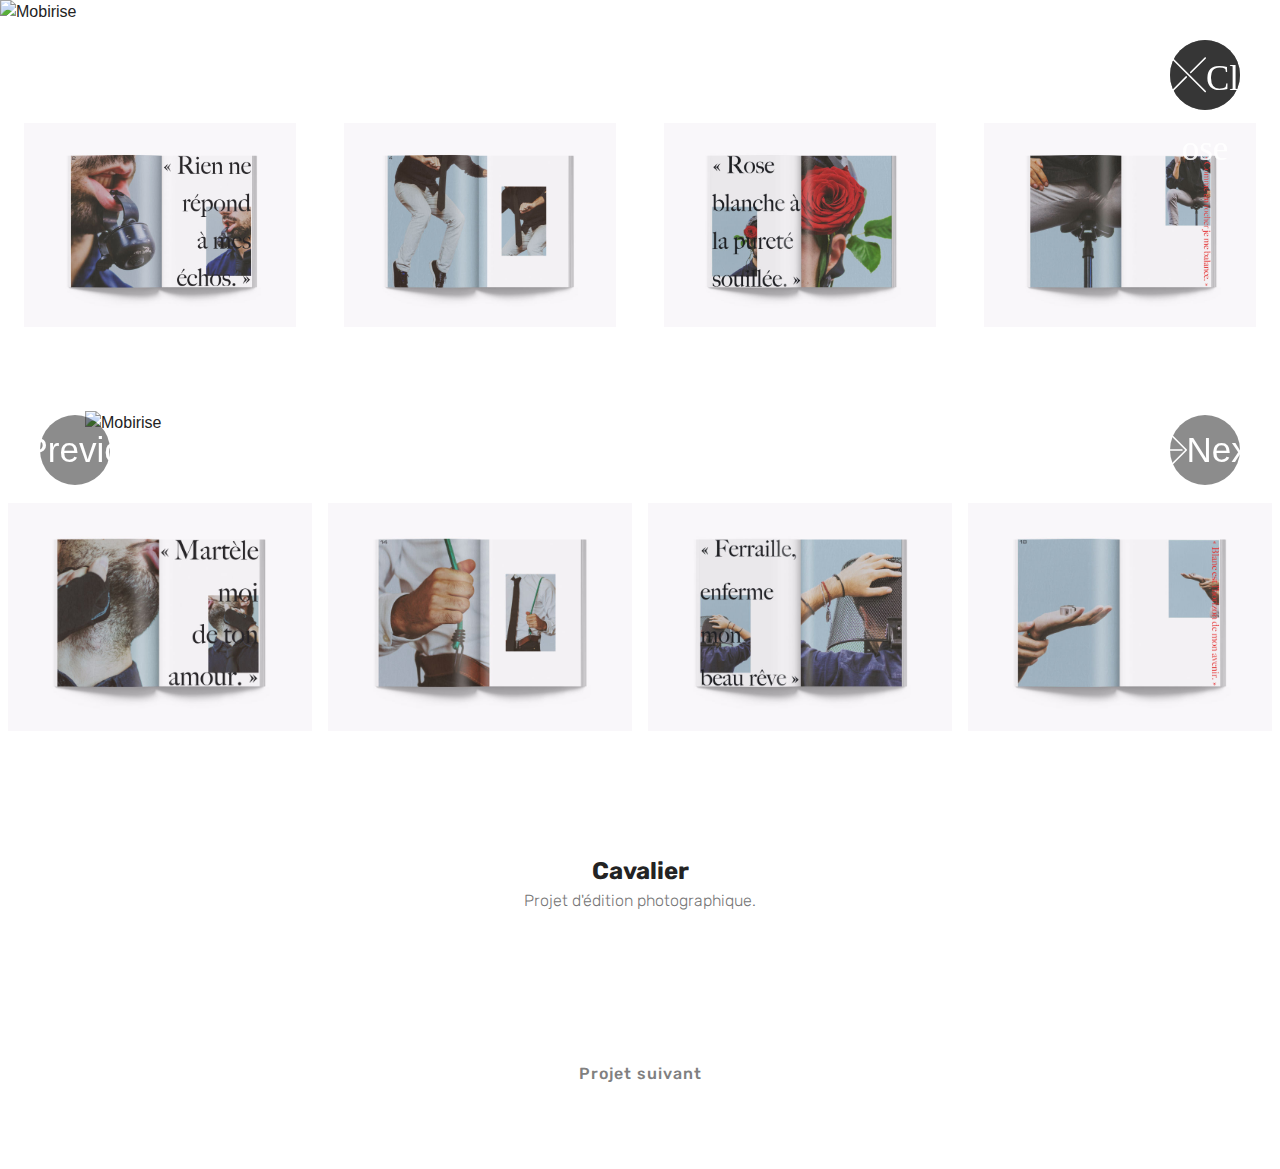
==== commit 447a6e74: "create github pages" ====
--- a/cavalier.html
+++ b/cavalier.html
@@ -34,7 +34,7 @@
     </figure>
 </section>
 
-<section class="engine"><a href="https://mobirise.info/e">how to make a website</a></section><section class="mbr-gallery mbr-slider-carousel cid-r9oOTCLMdX" id="gallery3-z">
+<section class="engine"><a href="https://mobirise.info/f">easy site creator</a></section><section class="mbr-gallery mbr-slider-carousel cid-r9oOTCLMdX" id="gallery3-z">
 
     
 
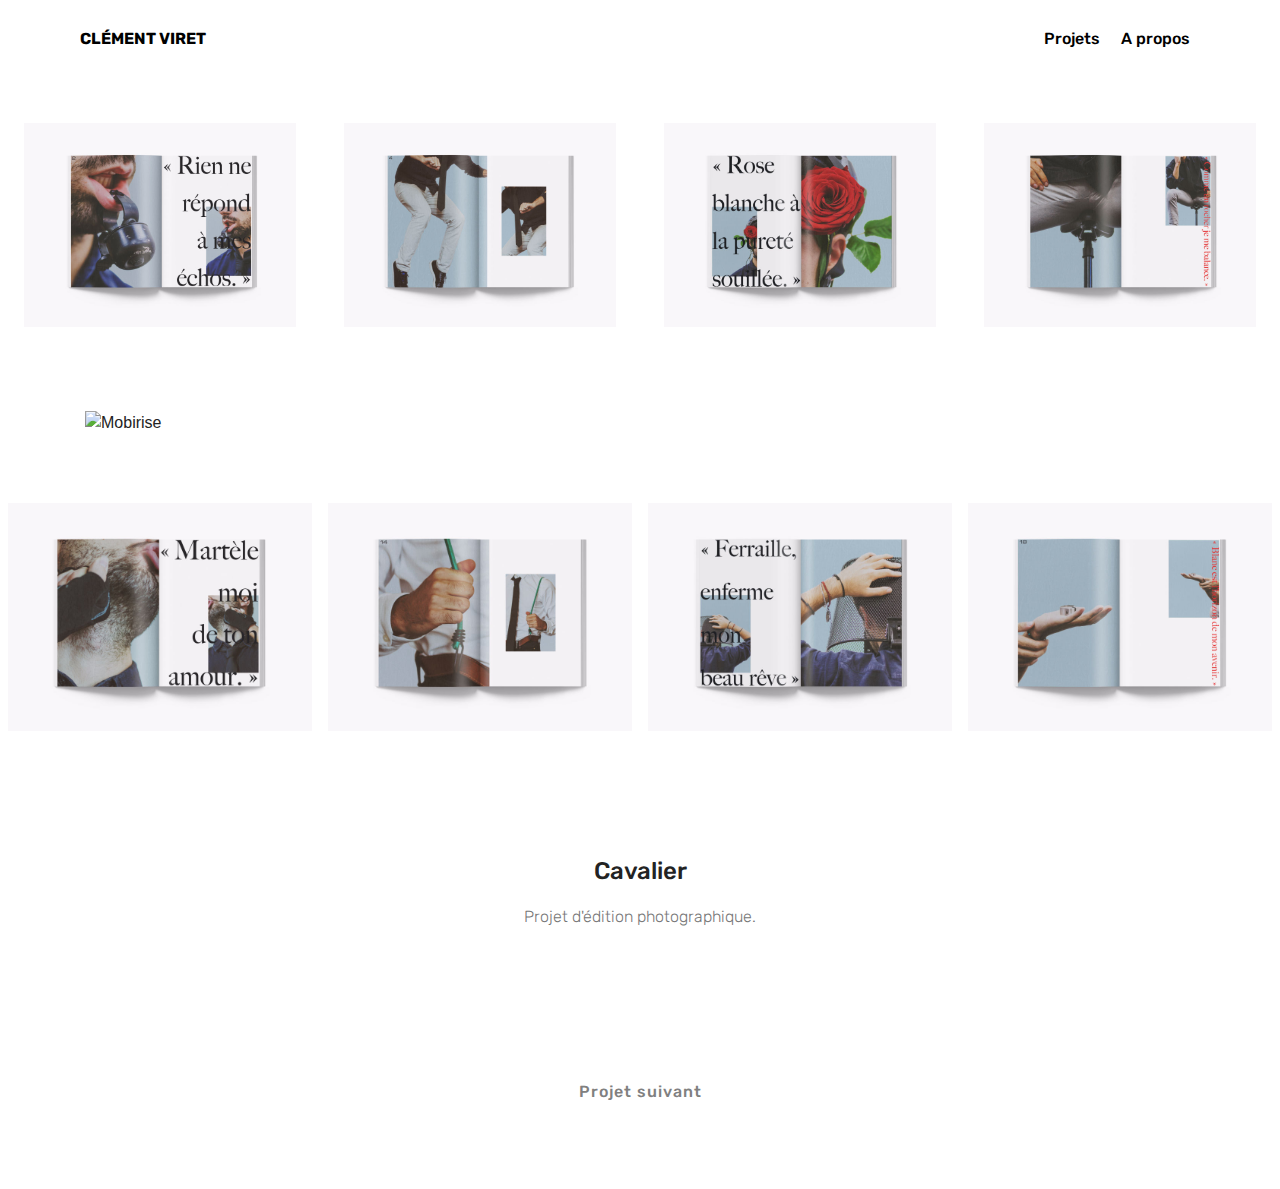
==== commit ae78fbe0: "create github pages" ====
--- a/cavalier.html
+++ b/cavalier.html
@@ -14,6 +14,7 @@
   <link rel="stylesheet" href="assets/bootstrap/css/bootstrap.min.css">
   <link rel="stylesheet" href="assets/bootstrap/css/bootstrap-grid.min.css">
   <link rel="stylesheet" href="assets/bootstrap/css/bootstrap-reboot.min.css">
+  <link rel="stylesheet" href="assets/dropdown/css/style.css">
   <link rel="stylesheet" href="assets/theme/css/style.css">
   <link rel="stylesheet" href="assets/gallery/style.css">
   <link rel="stylesheet" href="assets/mobirise/css/mbr-additional.css" type="text/css">
@@ -22,7 +23,35 @@
   
 </head>
 <body>
-  <section class="cid-r9oqOti6tn" id="image2-o">
+  <section class="menu cid-raZByfVXjh" once="menu" id="menu1-k">
+
+    
+
+    <nav class="navbar navbar-expand beta-menu navbar-dropdown align-items-center navbar-fixed-top navbar-toggleable-sm">
+        <button class="navbar-toggler navbar-toggler-right" type="button" data-toggle="collapse" data-target="#navbarSupportedContent" aria-controls="navbarSupportedContent" aria-expanded="false" aria-label="Toggle navigation">
+            <div class="hamburger">
+                <span></span>
+                <span></span>
+                <span></span>
+                <span></span>
+            </div>
+        </button>
+        <div class="menu-logo">
+            <div class="navbar-brand">
+                
+                <span class="navbar-caption-wrap"><a class="navbar-caption text-black display-4" href="index.html">CLÉMENT VIRET</a></span>
+            </div>
+        </div>
+        <div class="collapse navbar-collapse" id="navbarSupportedContent">
+            <ul class="navbar-nav nav-dropdown nav-right" data-app-modern-menu="true"><li class="nav-item dropdown">
+                    <a class="nav-link link text-black display-4" href="index.html">Projets</a>
+                </li><li class="nav-item"><a class="nav-link link text-black display-4" href="page9.html">A propos</a></li></ul>
+            
+        </div>
+    </nav>
+</section>
+
+<section class="engine"><a href="https://mobirise.info/b">how to create your own site</a></section><section class="cid-r9oqOti6tn" id="image2-o">
 
     
 
@@ -34,7 +63,7 @@
     </figure>
 </section>
 
-<section class="engine"><a href="https://mobirise.info/f">easy site creator</a></section><section class="mbr-gallery mbr-slider-carousel cid-r9oOTCLMdX" id="gallery3-z">
+<section class="mbr-gallery mbr-slider-carousel cid-r9oOTCLMdX" id="gallery3-z">
 
     
 
@@ -110,8 +139,10 @@
   <script src="assets/tether/tether.min.js"></script>
   <script src="assets/bootstrap/js/bootstrap.min.js"></script>
   <script src="assets/smoothscroll/smooth-scroll.js"></script>
+  <script src="assets/dropdown/js/script.min.js"></script>
+  <script src="assets/touchswipe/jquery.touch-swipe.min.js"></script>
+  <script src="assets/vimeoplayer/jquery.mb.vimeo_player.js"></script>
   <script src="assets/bootstrapcarouselswipe/bootstrap-carousel-swipe.js"></script>
-  <script src="assets/vimeoplayer/jquery.mb.vimeo_player.js"></script>
   <script src="assets/masonry/masonry.pkgd.min.js"></script>
   <script src="assets/imagesloaded/imagesloaded.pkgd.min.js"></script>
   <script src="assets/theme/js/script.js"></script>
--- a/assets/dropdown/css/style.css
+++ b/assets/dropdown/css/style.css
@@ -0,0 +1,265 @@
+.navbar-dropdown {
+  left: 0;
+  padding: 0;
+  position: absolute;
+  right: 0;
+  top: 0;
+  transition: all 0.45s ease;
+  z-index: 1030;
+  background: #282828; }
+  .navbar-dropdown .navbar-logo {
+    margin-right: 0.8rem;
+    transition: margin 0.3s ease-in-out;
+    vertical-align: middle; }
+    .navbar-dropdown .navbar-logo img {
+      height: 3.125rem;
+      transition: all 0.3s ease-in-out; }
+    .navbar-dropdown .navbar-logo.mbr-iconfont {
+      font-size: 3.125rem;
+      line-height: 3.125rem; }
+  .navbar-dropdown .navbar-caption {
+    font-weight: 700;
+    white-space: normal;
+    vertical-align: -4px;
+    line-height: 3.125rem !important; }
+    .navbar-dropdown .navbar-caption, .navbar-dropdown .navbar-caption:hover {
+      color: inherit;
+      text-decoration: none; }
+  .navbar-dropdown .mbr-iconfont + .navbar-caption {
+    vertical-align: -1px; }
+  .navbar-dropdown.navbar-fixed-top {
+    position: fixed; }
+  .navbar-dropdown .navbar-brand span {
+    vertical-align: -4px; }
+  .navbar-dropdown.bg-color.transparent {
+    background: none; }
+  .navbar-dropdown.navbar-short .navbar-brand {
+    padding: 0.625rem 0; }
+    .navbar-dropdown.navbar-short .navbar-brand span {
+      vertical-align: -1px; }
+  .navbar-dropdown.navbar-short .navbar-caption {
+    line-height: 2.375rem !important;
+    vertical-align: -2px; }
+  .navbar-dropdown.navbar-short .navbar-logo {
+    margin-right: 0.5rem; }
+    .navbar-dropdown.navbar-short .navbar-logo img {
+      height: 2.375rem; }
+    .navbar-dropdown.navbar-short .navbar-logo.mbr-iconfont {
+      font-size: 2.375rem;
+      line-height: 2.375rem; }
+  .navbar-dropdown.navbar-short .mbr-table-cell {
+    height: 3.625rem; }
+  .navbar-dropdown .navbar-close {
+    left: 0.6875rem;
+    position: fixed;
+    top: 0.75rem;
+    z-index: 1000; }
+  .navbar-dropdown .hamburger-icon {
+    content: "";
+    display: inline-block;
+    vertical-align: middle;
+    width: 16px;
+    -webkit-box-shadow: 0 -6px 0 1px #282828,0 0 0 1px #282828,0 6px 0 1px #282828;
+    -moz-box-shadow: 0 -6px 0 1px #282828,0 0 0 1px #282828,0 6px 0 1px #282828;
+    box-shadow: 0 -6px 0 1px #282828,0 0 0 1px #282828,0 6px 0 1px #282828; }
+
+.dropdown-menu .dropdown-toggle[data-toggle="dropdown-submenu"]::after {
+  border-bottom: 0.35em solid transparent;
+  border-left: 0.35em solid;
+  border-right: 0;
+  border-top: 0.35em solid transparent;
+  margin-left: 0.3rem; }
+
+.dropdown-menu .dropdown-item:focus {
+  outline: 0; }
+
+.nav-dropdown {
+  font-size: 0.75rem;
+  font-weight: 500;
+  height: auto !important; }
+  .nav-dropdown .nav-btn {
+    padding-left: 1rem; }
+  .nav-dropdown .link {
+    margin: .667em 1.667em;
+    font-weight: 500;
+    padding: 0;
+    transition: color .2s ease-in-out; }
+    .nav-dropdown .link.dropdown-toggle {
+      margin-right: 2.583em; }
+      .nav-dropdown .link.dropdown-toggle::after {
+        margin-left: .25rem;
+        border-top: 0.35em solid;
+        border-right: 0.35em solid transparent;
+        border-left: 0.35em solid transparent;
+        border-bottom: 0; }
+      .nav-dropdown .link.dropdown-toggle[aria-expanded="true"] {
+        margin: 0;
+        padding: 0.667em 3.263em  0.667em 1.667em; }
+  .nav-dropdown .link::after,
+  .nav-dropdown .dropdown-item::after {
+    color: inherit; }
+  .nav-dropdown .btn {
+    font-size: 0.75rem;
+    font-weight: 700;
+    letter-spacing: 0;
+    margin-bottom: 0;
+    padding-left: 1.25rem;
+    padding-right: 1.25rem; }
+  .nav-dropdown .dropdown-menu {
+    border-radius: 0;
+    border: 0;
+    left: 0;
+    margin: 0;
+    padding-bottom: 1.25rem;
+    padding-top: 1.25rem;
+    position: relative; }
+  .nav-dropdown .dropdown-submenu {
+    margin-left: 0.125rem;
+    top: 0; }
+  .nav-dropdown .dropdown-item {
+    font-weight: 500;
+    line-height: 2;
+    padding: 0.3846em 4.615em 0.3846em 1.5385em;
+    position: relative;
+    transition: color .2s ease-in-out, background-color .2s ease-in-out; }
+    .nav-dropdown .dropdown-item::after {
+      margin-top: -0.3077em;
+      position: absolute;
+      right: 1.1538em;
+      top: 50%; }
+    .nav-dropdown .dropdown-item:focus, .nav-dropdown .dropdown-item:hover {
+      background: none; }
+
+@media (max-width: 767px) {
+  .nav-dropdown.navbar-toggleable-sm {
+    bottom: 0;
+    display: none;
+    left: 0;
+    overflow-x: hidden;
+    position: fixed;
+    top: 0;
+    transform: translateX(-100%);
+    -ms-transform: translateX(-100%);
+    -webkit-transform: translateX(-100%);
+    width: 18.75rem;
+    z-index: 999; } }
+.nav-dropdown.navbar-toggleable-xl {
+  bottom: 0;
+  display: none;
+  left: 0;
+  overflow-x: hidden;
+  position: fixed;
+  top: 0;
+  transform: translateX(-100%);
+  -ms-transform: translateX(-100%);
+  -webkit-transform: translateX(-100%);
+  width: 18.75rem;
+  z-index: 999; }
+
+.nav-dropdown-sm {
+  display: block !important;
+  overflow-x: hidden;
+  overflow: auto;
+  padding-top: 3.875rem; }
+  .nav-dropdown-sm::after {
+    content: "";
+    display: block;
+    height: 3rem;
+    width: 100%; }
+  .nav-dropdown-sm.collapse.in ~ .navbar-close {
+    display: block !important; }
+  .nav-dropdown-sm.collapsing, .nav-dropdown-sm.collapse.in {
+    transform: translateX(0);
+    -ms-transform: translateX(0);
+    -webkit-transform: translateX(0);
+    transition: all 0.25s ease-out;
+    -webkit-transition: all 0.25s ease-out;
+    background: #282828; }
+  .nav-dropdown-sm.collapsing[aria-expanded="false"] {
+    transform: translateX(-100%);
+    -ms-transform: translateX(-100%);
+    -webkit-transform: translateX(-100%); }
+  .nav-dropdown-sm .nav-item {
+    display: block;
+    margin-left: 0 !important;
+    padding-left: 0; }
+  .nav-dropdown-sm .link,
+  .nav-dropdown-sm .dropdown-item {
+    border-top: 1px dotted rgba(255, 255, 255, 0.1);
+    font-size: 0.8125rem;
+    line-height: 1.6;
+    margin: 0 !important;
+    padding: 0.875rem 2.4rem 0.875rem 1.5625rem !important;
+    position: relative;
+    white-space: normal; }
+    .nav-dropdown-sm .link:focus, .nav-dropdown-sm .link:hover,
+    .nav-dropdown-sm .dropdown-item:focus,
+    .nav-dropdown-sm .dropdown-item:hover {
+      background: rgba(0, 0, 0, 0.2) !important;
+      color: #c0a375; }
+  .nav-dropdown-sm .nav-btn {
+    position: relative;
+    padding: 1.5625rem 1.5625rem 0 1.5625rem; }
+    .nav-dropdown-sm .nav-btn::before {
+      border-top: 1px dotted rgba(255, 255, 255, 0.1);
+      content: "";
+      left: 0;
+      position: absolute;
+      top: 0;
+      width: 100%; }
+    .nav-dropdown-sm .nav-btn + .nav-btn {
+      padding-top: 0.625rem; }
+      .nav-dropdown-sm .nav-btn + .nav-btn::before {
+        display: none; }
+  .nav-dropdown-sm .btn {
+    padding: 0.625rem 0; }
+  .nav-dropdown-sm .dropdown-toggle[data-toggle="dropdown-submenu"]::after {
+    margin-left: .25rem;
+    border-top: 0.35em solid;
+    border-right: 0.35em solid transparent;
+    border-left: 0.35em solid transparent;
+    border-bottom: 0; }
+  .nav-dropdown-sm .dropdown-toggle[data-toggle="dropdown-submenu"][aria-expanded="true"]::after {
+    border-top: 0;
+    border-right: 0.35em solid transparent;
+    border-left: 0.35em solid transparent;
+    border-bottom: 0.35em solid; }
+  .nav-dropdown-sm .dropdown-menu {
+    margin: 0;
+    padding: 0;
+    position: relative;
+    top: 0;
+    left: 0;
+    width: 100%;
+    border: 0;
+    float: none;
+    border-radius: 0;
+    background: none; }
+  .nav-dropdown-sm .dropdown-submenu {
+    left: 100%;
+    margin-left: 0.125rem;
+    margin-top: -1.25rem;
+    top: 0; }
+
+.navbar-toggleable-sm .nav-dropdown .dropdown-menu {
+  position: absolute; }
+
+.navbar-toggleable-sm .nav-dropdown .dropdown-submenu {
+  left: 100%;
+  margin-left: 0.125rem;
+  margin-top: -1.25rem;
+  top: 0; }
+
+.navbar-toggleable-sm.opened .nav-dropdown .dropdown-menu {
+  position: relative; }
+
+.navbar-toggleable-sm.opened .nav-dropdown .dropdown-submenu {
+  left: 0;
+  margin-left: 00rem;
+  margin-top: 0rem;
+  top: 0; }
+
+.is-builder .nav-dropdown.collapsing {
+  transition: none !important; }
+
+/*# sourceMappingURL=style.css.map */
--- a/assets/mobirise/css/mbr-additional.css
+++ b/assets/mobirise/css/mbr-additional.css
@@ -1773,7 +1773,7 @@
 }
 .cid-raYbD34jFu .nav-link:hover,
 .cid-raYbD34jFu .dropdown-item:hover {
-  color: #c1c1c1 !important;
+  color: #000000 !important;
 }
 .cid-raYaa6dZYp {
   padding-top: 120px;
@@ -1805,573 +1805,26 @@
   padding-bottom: 30px;
   background-color: #ffffff;
 }
-.cid-r9oMjki67D {
-  background: #ffffff;
-  padding-top: 120px;
-  padding-bottom: 60px;
-}
-.cid-r9oMjki67D .video-block {
-  margin: auto;
-}
-@media (max-width: 768px) {
-  .cid-r9oMjki67D .video-block {
-    width: 100% !important;
-  }
-}
-.cid-r9oMftHNqM {
-  padding-top: 0px;
-  padding-bottom: 0px;
-  background-color: #ffffff;
-}
-.cid-r9oMftHNqM .mbr-section-subtitle {
-  color: #767676;
-}
-.cid-raYSiIGi8N {
-  padding-top: 60px;
-  padding-bottom: 60px;
-  background-color: #ffffff;
-}
-.cid-r9oqOti6tn {
-  background: #ffffff;
-}
-.cid-r9oqOti6tn .image-block {
-  margin: auto;
-  width: 100% !important;
-}
-.cid-r9oqOti6tn .mbr-figure {
-  margin: 0 auto;
-}
-.cid-r9oqOti6tn figcaption {
-  position: relative;
-}
-.cid-r9oqOti6tn figcaption div {
-  position: absolute;
-  bottom: 0;
-  width: 100%;
-}
-@media (max-width: 768px) {
-  .cid-r9oqOti6tn .image-block {
-    width: 100% !important;
-  }
-}
-.cid-r9oOTCLMdX {
-  padding-top: 75px;
-  padding-bottom: 0px;
-  background-color: #ffffff;
-}
-.cid-r9oOTCLMdX .mbr-slider .carousel-control {
-  background: #1b1b1b;
-}
-.cid-r9oOTCLMdX .mbr-slider .carousel-control-prev {
-  left: 0;
-  margin-left: 2.5rem;
-}
-.cid-r9oOTCLMdX .mbr-slider .carousel-control-next {
-  right: 0;
-  margin-right: 2.5rem;
-}
-.cid-r9oOTCLMdX .mbr-slider .modal-body .close {
-  background: #1b1b1b;
-}
-.cid-r9oOTCLMdX .mbr-gallery-item > div::before {
-  content: '';
-  position: absolute;
-  left: 0;
-  top: 0;
-  width: 100%;
-  height: 100%;
-  background: #554346;
-  opacity: 0;
-  -webkit-transition: 0.2s opacity ease-in-out;
-  transition: 0.2s opacity ease-in-out;
-}
-.cid-r9oOTCLMdX .mbr-gallery-item > div:hover .mbr-gallery-title::before {
-  background: transparent !important;
-}
-.cid-r9oOTCLMdX .mbr-gallery-item > div:hover:before {
-  opacity: 0 !important;
-}
-.cid-r9oOTCLMdX .mbr-gallery-title {
-  font-size: .9em;
-  position: absolute;
-  display: block;
-  width: 100%;
-  bottom: 0;
-  padding: 1rem;
-  color: #fff;
-  z-index: 2;
-}
-.cid-r9oOTCLMdX .mbr-gallery-title:before {
-  content: " ";
-  width: 100%;
-  height: 100%;
-  top: 0;
-  left: 0;
-  z-index: -1;
-  position: absolute;
-  background: #554346 !important;
-  opacity: 0;
-  -webkit-transition: 0.2s background ease-in-out;
-  transition: 0.2s background ease-in-out;
-}
-.cid-r9or7ClTID {
-  padding-top: 0px;
-  padding-bottom: 0px;
-  background-color: #ffffff;
-}
-.cid-r9or7ClTID .mbr-slider .carousel-control {
-  background: #1b1b1b;
-}
-.cid-r9or7ClTID .mbr-slider .carousel-control-prev {
-  left: 0;
-  margin-left: 2.5rem;
-}
-.cid-r9or7ClTID .mbr-slider .carousel-control-next {
-  right: 0;
-  margin-right: 2.5rem;
-}
-.cid-r9or7ClTID .mbr-slider .modal-body .close {
-  background: #1b1b1b;
-}
-.cid-r9or7ClTID .mbr-gallery-item > div::before {
-  content: '';
-  position: absolute;
-  left: 0;
-  top: 0;
-  width: 100%;
-  height: 100%;
-  background: #ffffff;
-  opacity: 0;
-  -webkit-transition: 0.2s opacity ease-in-out;
-  transition: 0.2s opacity ease-in-out;
-}
-.cid-r9or7ClTID .mbr-gallery-item > div:hover .mbr-gallery-title::before {
-  background: transparent !important;
-}
-.cid-r9or7ClTID .mbr-gallery-item > div:hover:before {
-  opacity: 0 !important;
-}
-.cid-r9or7ClTID .mbr-gallery-title {
-  font-size: .9em;
-  position: absolute;
-  display: block;
-  width: 100%;
-  bottom: 0;
-  padding: 1rem;
-  color: #fff;
-  z-index: 2;
-}
-.cid-r9or7ClTID .mbr-gallery-title:before {
-  content: " ";
-  width: 100%;
-  height: 100%;
-  top: 0;
-  left: 0;
-  z-index: -1;
-  position: absolute;
-  background: #ffffff !important;
-  opacity: 0;
-  -webkit-transition: 0.2s background ease-in-out;
-  transition: 0.2s background ease-in-out;
-}
-.cid-r9ostQyJx9 {
-  background: #ffffff;
-  padding-top: 60px;
-  padding-bottom: 60px;
-}
-.cid-r9ostQyJx9 .image-block {
-  margin: auto;
-}
-.cid-r9ostQyJx9 figcaption {
-  position: relative;
-}
-.cid-r9ostQyJx9 figcaption div {
-  position: absolute;
-  bottom: 0;
-  width: 100%;
-}
-@media (max-width: 768px) {
-  .cid-r9ostQyJx9 .image-block {
-    width: 100% !important;
-  }
-}
-.cid-r9oQwTjhXM {
-  padding-top: 0px;
-  padding-bottom: 0px;
-  background-color: #ffffff;
-}
-.cid-r9oQwTjhXM .mbr-slider .carousel-control {
-  background: #1b1b1b;
-}
-.cid-r9oQwTjhXM .mbr-slider .carousel-control-prev {
-  left: 0;
-  margin-left: 2.5rem;
-}
-.cid-r9oQwTjhXM .mbr-slider .carousel-control-next {
-  right: 0;
-  margin-right: 2.5rem;
-}
-.cid-r9oQwTjhXM .mbr-slider .modal-body .close {
-  background: #1b1b1b;
-}
-.cid-r9oQwTjhXM .mbr-gallery-item > div::before {
-  content: '';
-  position: absolute;
-  left: 0;
-  top: 0;
-  width: 100%;
-  height: 100%;
-  background: #ffffff;
-  opacity: 0;
-  -webkit-transition: 0.2s opacity ease-in-out;
-  transition: 0.2s opacity ease-in-out;
-}
-.cid-r9oQwTjhXM .mbr-gallery-item > div:hover .mbr-gallery-title::before {
-  background: transparent !important;
-}
-.cid-r9oQwTjhXM .mbr-gallery-item > div:hover:before {
-  opacity: 0 !important;
-}
-.cid-r9oQwTjhXM .mbr-gallery-title {
-  font-size: .9em;
-  position: absolute;
-  display: block;
-  width: 100%;
-  bottom: 0;
-  padding: 1rem;
-  color: #fff;
-  z-index: 2;
-}
-.cid-r9oQwTjhXM .mbr-gallery-title:before {
-  content: " ";
-  width: 100%;
-  height: 100%;
-  top: 0;
-  left: 0;
-  z-index: -1;
-  position: absolute;
-  background: #ffffff !important;
-  opacity: 0;
-  -webkit-transition: 0.2s background ease-in-out;
-  transition: 0.2s background ease-in-out;
-}
-.cid-r9ooxkXp4O {
-  padding-top: 120px;
-  padding-bottom: 60px;
-  background-color: #ffffff;
-}
-.cid-r9ooxkXp4O .mbr-section-subtitle {
-  color: #767676;
-}
-.cid-r9ou6H3FFm {
-  padding-top: 60px;
-  padding-bottom: 60px;
-  background-color: #ffffff;
-}
-.cid-r9ovsjoqKs {
-  background: #ffffff;
-  padding-top: 60px;
-  padding-bottom: 60px;
-}
-.cid-r9ovsjoqKs .image-block {
-  margin: auto;
-}
-.cid-r9ovsjoqKs figcaption {
-  position: relative;
-}
-.cid-r9ovsjoqKs figcaption div {
-  position: absolute;
-  bottom: 0;
-  width: 100%;
-}
-@media (max-width: 768px) {
-  .cid-r9ovsjoqKs .image-block {
-    width: 100% !important;
-  }
-}
-.cid-r9oymCqVTn {
-  padding-top: 0px;
-  padding-bottom: 0px;
-  background-color: #ffffff;
-}
-.cid-r9oymCqVTn .mbr-slider .carousel-control {
-  background: #1b1b1b;
-}
-.cid-r9oymCqVTn .mbr-slider .carousel-control-prev {
-  left: 0;
-  margin-left: 2.5rem;
-}
-.cid-r9oymCqVTn .mbr-slider .carousel-control-next {
-  right: 0;
-  margin-right: 2.5rem;
-}
-.cid-r9oymCqVTn .mbr-slider .modal-body .close {
-  background: #1b1b1b;
-}
-.cid-r9oymCqVTn .mbr-gallery-item > div::before {
-  content: '';
-  position: absolute;
-  left: 0;
-  top: 0;
-  width: 100%;
-  height: 100%;
-  background: #554346;
-  opacity: 0;
-  -webkit-transition: 0.2s opacity ease-in-out;
-  transition: 0.2s opacity ease-in-out;
-}
-.cid-r9oymCqVTn .mbr-gallery-item > div:hover .mbr-gallery-title::before {
-  background: transparent !important;
-}
-.cid-r9oymCqVTn .mbr-gallery-item > div:hover:before {
-  opacity: 0 !important;
-}
-.cid-r9oymCqVTn .mbr-gallery-title {
-  font-size: .9em;
-  position: absolute;
-  display: block;
-  width: 100%;
-  bottom: 0;
-  padding: 1rem;
-  color: #fff;
-  z-index: 2;
-}
-.cid-r9oymCqVTn .mbr-gallery-title:before {
-  content: " ";
-  width: 100%;
-  height: 100%;
-  top: 0;
-  left: 0;
-  z-index: -1;
-  position: absolute;
-  background: #554346 !important;
-  opacity: 0;
-  -webkit-transition: 0.2s background ease-in-out;
-  transition: 0.2s background ease-in-out;
-}
-.cid-r9ouGT9RYd {
-  padding-top: 60px;
-  padding-bottom: 60px;
-  background-color: #ffffff;
-}
-.cid-r9ouGT9RYd .mbr-section-subtitle {
-  color: #767676;
-}
-.cid-r9ouGVCQ6P {
-  padding-top: 60px;
-  padding-bottom: 60px;
-  background-color: #ffffff;
-}
-.cid-r9oEgmNarg {
-  background: #ffffff;
-  padding-top: 60px;
-  padding-bottom: 60px;
-}
-.cid-r9oEgmNarg .image-block {
-  margin: auto;
-}
-.cid-r9oEgmNarg figcaption {
-  position: relative;
-}
-.cid-r9oEgmNarg figcaption div {
-  position: absolute;
-  bottom: 0;
-  width: 100%;
-}
-@media (max-width: 768px) {
-  .cid-r9oEgmNarg .image-block {
-    width: 100% !important;
-  }
-}
-.cid-r9oEgnghRB {
-  padding-top: 0px;
-  padding-bottom: 0px;
-  background-color: #ffffff;
-}
-.cid-r9oEgnghRB .mbr-slider .carousel-control {
-  background: #1b1b1b;
-}
-.cid-r9oEgnghRB .mbr-slider .carousel-control-prev {
-  left: 0;
-  margin-left: 2.5rem;
-}
-.cid-r9oEgnghRB .mbr-slider .carousel-control-next {
-  right: 0;
-  margin-right: 2.5rem;
-}
-.cid-r9oEgnghRB .mbr-slider .modal-body .close {
-  background: #1b1b1b;
-}
-.cid-r9oEgnghRB .mbr-gallery-item > div::before {
-  content: '';
-  position: absolute;
-  left: 0;
-  top: 0;
-  width: 100%;
-  height: 100%;
-  background: #554346;
-  opacity: 0;
-  -webkit-transition: 0.2s opacity ease-in-out;
-  transition: 0.2s opacity ease-in-out;
-}
-.cid-r9oEgnghRB .mbr-gallery-item > div:hover .mbr-gallery-title::before {
-  background: transparent !important;
-}
-.cid-r9oEgnghRB .mbr-gallery-item > div:hover:before {
-  opacity: 0 !important;
-}
-.cid-r9oEgnghRB .mbr-gallery-title {
-  font-size: .9em;
-  position: absolute;
-  display: block;
-  width: 100%;
-  bottom: 0;
-  padding: 1rem;
-  color: #fff;
-  z-index: 2;
-}
-.cid-r9oEgnghRB .mbr-gallery-title:before {
-  content: " ";
-  width: 100%;
-  height: 100%;
-  top: 0;
-  left: 0;
-  z-index: -1;
-  position: absolute;
-  background: #554346 !important;
-  opacity: 0;
-  -webkit-transition: 0.2s background ease-in-out;
-  transition: 0.2s background ease-in-out;
-}
-.cid-r9oEgm86AX {
-  padding-top: 60px;
-  padding-bottom: 60px;
-  background-color: #ffffff;
-}
-.cid-r9oEgm86AX .mbr-section-subtitle {
-  color: #767676;
-}
-.cid-r9oEgnLXi1 {
-  padding-top: 60px;
-  padding-bottom: 60px;
-  background-color: #ffffff;
-}
-.cid-r9oKVWKnEg {
-  background: #ffffff;
-  padding-top: 60px;
-  padding-bottom: 60px;
-}
-.cid-r9oKVWKnEg .image-block {
-  margin: auto;
-}
-.cid-r9oKVWKnEg figcaption {
-  position: relative;
-}
-.cid-r9oKVWKnEg figcaption div {
-  position: absolute;
-  bottom: 0;
-  width: 100%;
-}
-@media (max-width: 768px) {
-  .cid-r9oKVWKnEg .image-block {
-    width: 100% !important;
-  }
-}
-.cid-r9oJzGljXI {
-  padding-top: 0px;
-  padding-bottom: 0px;
-  background-color: #ffffff;
-}
-.cid-r9oJzGljXI .mbr-slider .carousel-control {
-  background: #1b1b1b;
-}
-.cid-r9oJzGljXI .mbr-slider .carousel-control-prev {
-  left: 0;
-  margin-left: 2.5rem;
-}
-.cid-r9oJzGljXI .mbr-slider .carousel-control-next {
-  right: 0;
-  margin-right: 2.5rem;
-}
-.cid-r9oJzGljXI .mbr-slider .modal-body .close {
-  background: #1b1b1b;
-}
-.cid-r9oJzGljXI .mbr-gallery-item > div::before {
-  content: '';
-  position: absolute;
-  left: 0;
-  top: 0;
-  width: 100%;
-  height: 100%;
-  background: #554346;
-  opacity: 0;
-  -webkit-transition: 0.2s opacity ease-in-out;
-  transition: 0.2s opacity ease-in-out;
-  background: linear-gradient(to left, #554346, #45505b) !important;
-}
-.cid-r9oJzGljXI .mbr-gallery-item > div:hover .mbr-gallery-title::before {
-  background: transparent !important;
-}
-.cid-r9oJzGljXI .mbr-gallery-item > div:hover:before {
-  opacity: 0 !important;
-}
-.cid-r9oJzGljXI .mbr-gallery-title {
-  font-size: .9em;
-  position: absolute;
-  display: block;
-  width: 100%;
-  bottom: 0;
-  padding: 1rem;
-  color: #fff;
-  z-index: 2;
-}
-.cid-r9oJzGljXI .mbr-gallery-title:before {
-  content: " ";
-  width: 100%;
-  height: 100%;
-  top: 0;
-  left: 0;
-  z-index: -1;
-  position: absolute;
-  background: #554346 !important;
-  opacity: 0;
-  -webkit-transition: 0.2s background ease-in-out;
-  transition: 0.2s background ease-in-out;
-  background: linear-gradient(to left, #554346, #45505b) !important;
-}
-.cid-r9oJsc2A1K {
-  padding-top: 120px;
-  padding-bottom: 60px;
-  background-color: #ffffff;
-}
-.cid-r9oJsc2A1K .mbr-section-subtitle {
-  color: #767676;
-}
-.cid-r9oJsdgEqk {
-  padding-top: 60px;
-  padding-bottom: 60px;
-  background-color: #ffffff;
-}
-.cid-r9oN7LNIP1 .navbar {
+.cid-raZBwFuQh9 .navbar {
+  padding: .5rem 0;
   background: #ffffff;
   transition: none;
   min-height: 77px;
-  padding: .5rem 0;
-}
-.cid-r9oN7LNIP1 .navbar-dropdown.bg-color.transparent.opened {
+}
+.cid-raZBwFuQh9 .navbar-dropdown.bg-color.transparent.opened {
   background: #ffffff;
 }
-.cid-r9oN7LNIP1 a {
+.cid-raZBwFuQh9 a {
   font-style: normal;
 }
-.cid-r9oN7LNIP1 .nav-item span {
+.cid-raZBwFuQh9 .nav-item span {
   padding-right: 0.4em;
   line-height: 0.5em;
   vertical-align: text-bottom;
   position: relative;
   text-decoration: none;
 }
-.cid-r9oN7LNIP1 .nav-item a {
+.cid-raZBwFuQh9 .nav-item a {
   display: -webkit-flex;
   align-items: center;
   justify-content: center;
@@ -2380,23 +1833,23 @@
   -webkit-align-items: center;
   -webkit-justify-content: center;
 }
-.cid-r9oN7LNIP1 .nav-item:focus,
-.cid-r9oN7LNIP1 .nav-link:focus {
+.cid-raZBwFuQh9 .nav-item:focus,
+.cid-raZBwFuQh9 .nav-link:focus {
   outline: none;
 }
-.cid-r9oN7LNIP1 .btn {
+.cid-raZBwFuQh9 .btn {
   padding: 0.4rem 1.5rem;
   display: -webkit-inline-flex;
   align-items: center;
   -webkit-align-items: center;
 }
-.cid-r9oN7LNIP1 .btn .mbr-iconfont {
+.cid-raZBwFuQh9 .btn .mbr-iconfont {
   font-size: 1.6rem;
 }
-.cid-r9oN7LNIP1 .menu-logo {
+.cid-raZBwFuQh9 .menu-logo {
   margin-right: auto;
 }
-.cid-r9oN7LNIP1 .menu-logo .navbar-brand {
+.cid-raZBwFuQh9 .menu-logo .navbar-brand {
   display: -webkit-flex;
   margin-left: 5rem;
   padding: 0;
@@ -2405,7 +1858,7 @@
   align-items: center;
   -webkit-align-items: center;
 }
-.cid-r9oN7LNIP1 .menu-logo .navbar-brand .navbar-caption-wrap {
+.cid-raZBwFuQh9 .menu-logo .navbar-brand .navbar-caption-wrap {
   display: -webkit-flex;
   -webkit-align-items: center;
   align-items: center;
@@ -2413,40 +1866,40 @@
   min-width: 7rem;
   margin: .3rem 0;
 }
-.cid-r9oN7LNIP1 .menu-logo .navbar-brand .navbar-caption-wrap .navbar-caption {
+.cid-raZBwFuQh9 .menu-logo .navbar-brand .navbar-caption-wrap .navbar-caption {
   line-height: 1.2rem !important;
   padding-right: 2rem;
 }
-.cid-r9oN7LNIP1 .menu-logo .navbar-brand .navbar-logo {
+.cid-raZBwFuQh9 .menu-logo .navbar-brand .navbar-logo {
   font-size: 4rem;
   transition: font-size 0.25s;
 }
-.cid-r9oN7LNIP1 .menu-logo .navbar-brand .navbar-logo img {
+.cid-raZBwFuQh9 .menu-logo .navbar-brand .navbar-logo img {
   display: -webkit-flex;
 }
-.cid-r9oN7LNIP1 .menu-logo .navbar-brand .navbar-logo .mbr-iconfont {
+.cid-raZBwFuQh9 .menu-logo .navbar-brand .navbar-logo .mbr-iconfont {
   transition: font-size 0.25s;
 }
-.cid-r9oN7LNIP1 .navbar-toggleable-sm .navbar-collapse {
+.cid-raZBwFuQh9 .navbar-toggleable-sm .navbar-collapse {
   justify-content: flex-end;
   -webkit-justify-content: flex-end;
   padding-right: 5rem;
   width: auto;
 }
-.cid-r9oN7LNIP1 .navbar-toggleable-sm .navbar-collapse .navbar-nav {
+.cid-raZBwFuQh9 .navbar-toggleable-sm .navbar-collapse .navbar-nav {
   flex-wrap: wrap;
   -webkit-flex-wrap: wrap;
   padding-left: 0;
 }
-.cid-r9oN7LNIP1 .navbar-toggleable-sm .navbar-collapse .navbar-nav .nav-item {
+.cid-raZBwFuQh9 .navbar-toggleable-sm .navbar-collapse .navbar-nav .nav-item {
   -webkit-align-self: center;
   align-self: center;
 }
-.cid-r9oN7LNIP1 .navbar-toggleable-sm .navbar-collapse .navbar-buttons {
+.cid-raZBwFuQh9 .navbar-toggleable-sm .navbar-collapse .navbar-buttons {
   padding-left: 0;
   padding-bottom: 0;
 }
-.cid-r9oN7LNIP1 .dropdown .dropdown-menu {
+.cid-raZBwFuQh9 .dropdown .dropdown-menu {
   background: #ffffff;
   display: none;
   position: absolute;
@@ -2455,20 +1908,20 @@
   padding-bottom: 1.4rem;
   text-align: left;
 }
-.cid-r9oN7LNIP1 .dropdown .dropdown-menu .dropdown-item {
+.cid-raZBwFuQh9 .dropdown .dropdown-menu .dropdown-item {
   width: auto;
   padding: 0.235em 1.5385em 0.235em 1.5385em !important;
 }
-.cid-r9oN7LNIP1 .dropdown .dropdown-menu .dropdown-item::after {
+.cid-raZBwFuQh9 .dropdown .dropdown-menu .dropdown-item::after {
   right: 0.5rem;
 }
-.cid-r9oN7LNIP1 .dropdown .dropdown-menu .dropdown-submenu {
+.cid-raZBwFuQh9 .dropdown .dropdown-menu .dropdown-submenu {
   margin: 0;
 }
-.cid-r9oN7LNIP1 .dropdown.open > .dropdown-menu {
+.cid-raZBwFuQh9 .dropdown.open > .dropdown-menu {
   display: block;
 }
-.cid-r9oN7LNIP1 .navbar-toggleable-sm.opened:after {
+.cid-raZBwFuQh9 .navbar-toggleable-sm.opened:after {
   position: absolute;
   width: 100vw;
   height: 100vh;
@@ -2480,28 +1933,28 @@
   -webkit-transform: translateY(100%);
   z-index: 1000;
 }
-.cid-r9oN7LNIP1 .navbar.navbar-short {
+.cid-raZBwFuQh9 .navbar.navbar-short {
   min-height: 60px;
   transition: all .2s;
 }
-.cid-r9oN7LNIP1 .navbar.navbar-short .navbar-toggler-right {
+.cid-raZBwFuQh9 .navbar.navbar-short .navbar-toggler-right {
   top: 20px;
 }
-.cid-r9oN7LNIP1 .navbar.navbar-short .navbar-logo a {
+.cid-raZBwFuQh9 .navbar.navbar-short .navbar-logo a {
   font-size: 2.5rem !important;
   line-height: 2.5rem;
   transition: font-size 0.25s;
 }
-.cid-r9oN7LNIP1 .navbar.navbar-short .navbar-logo a .mbr-iconfont {
+.cid-raZBwFuQh9 .navbar.navbar-short .navbar-logo a .mbr-iconfont {
   font-size: 2.5rem !important;
 }
-.cid-r9oN7LNIP1 .navbar.navbar-short .navbar-logo a img {
+.cid-raZBwFuQh9 .navbar.navbar-short .navbar-logo a img {
   height: 3rem !important;
 }
-.cid-r9oN7LNIP1 .navbar.navbar-short .navbar-brand {
+.cid-raZBwFuQh9 .navbar.navbar-short .navbar-brand {
   min-height: 3rem;
 }
-.cid-r9oN7LNIP1 button.navbar-toggler {
+.cid-raZBwFuQh9 button.navbar-toggler {
   width: 31px;
   height: 18px;
   cursor: pointer;
@@ -2509,104 +1962,104 @@
   top: 1.5rem;
   right: 1rem;
 }
-.cid-r9oN7LNIP1 button.navbar-toggler:focus {
+.cid-raZBwFuQh9 button.navbar-toggler:focus {
   outline: none;
 }
-.cid-r9oN7LNIP1 button.navbar-toggler .hamburger span {
+.cid-raZBwFuQh9 button.navbar-toggler .hamburger span {
   position: absolute;
   right: 0;
   width: 30px;
   height: 2px;
   border-right: 5px;
-  background-color: #333333;
-}
-.cid-r9oN7LNIP1 button.navbar-toggler .hamburger span:nth-child(1) {
+  background-color: #000000;
+}
+.cid-raZBwFuQh9 button.navbar-toggler .hamburger span:nth-child(1) {
   top: 0;
   transition: all .2s;
 }
-.cid-r9oN7LNIP1 button.navbar-toggler .hamburger span:nth-child(2) {
+.cid-raZBwFuQh9 button.navbar-toggler .hamburger span:nth-child(2) {
   top: 8px;
   transition: all .15s;
 }
-.cid-r9oN7LNIP1 button.navbar-toggler .hamburger span:nth-child(3) {
+.cid-raZBwFuQh9 button.navbar-toggler .hamburger span:nth-child(3) {
   top: 8px;
   transition: all .15s;
 }
-.cid-r9oN7LNIP1 button.navbar-toggler .hamburger span:nth-child(4) {
+.cid-raZBwFuQh9 button.navbar-toggler .hamburger span:nth-child(4) {
   top: 16px;
   transition: all .2s;
 }
-.cid-r9oN7LNIP1 nav.opened .hamburger span:nth-child(1) {
+.cid-raZBwFuQh9 nav.opened .hamburger span:nth-child(1) {
   top: 8px;
   width: 0;
   opacity: 0;
   right: 50%;
   transition: all .2s;
 }
-.cid-r9oN7LNIP1 nav.opened .hamburger span:nth-child(2) {
+.cid-raZBwFuQh9 nav.opened .hamburger span:nth-child(2) {
   -webkit-transform: rotate(45deg);
   transform: rotate(45deg);
   transition: all .25s;
 }
-.cid-r9oN7LNIP1 nav.opened .hamburger span:nth-child(3) {
+.cid-raZBwFuQh9 nav.opened .hamburger span:nth-child(3) {
   -webkit-transform: rotate(-45deg);
   transform: rotate(-45deg);
   transition: all .25s;
 }
-.cid-r9oN7LNIP1 nav.opened .hamburger span:nth-child(4) {
+.cid-raZBwFuQh9 nav.opened .hamburger span:nth-child(4) {
   top: 8px;
   width: 0;
   opacity: 0;
   right: 50%;
   transition: all .2s;
 }
-.cid-r9oN7LNIP1 .collapsed.navbar-expand {
+.cid-raZBwFuQh9 .collapsed.navbar-expand {
   flex-direction: column;
   -webkit-flex-direction: column;
 }
-.cid-r9oN7LNIP1 .collapsed .btn {
+.cid-raZBwFuQh9 .collapsed .btn {
   display: -webkit-flex;
 }
-.cid-r9oN7LNIP1 .collapsed .navbar-collapse {
+.cid-raZBwFuQh9 .collapsed .navbar-collapse {
   display: none !important;
   padding-right: 0 !important;
 }
-.cid-r9oN7LNIP1 .collapsed .navbar-collapse.collapsing,
-.cid-r9oN7LNIP1 .collapsed .navbar-collapse.show {
+.cid-raZBwFuQh9 .collapsed .navbar-collapse.collapsing,
+.cid-raZBwFuQh9 .collapsed .navbar-collapse.show {
   display: block !important;
 }
-.cid-r9oN7LNIP1 .collapsed .navbar-collapse.collapsing .navbar-nav,
-.cid-r9oN7LNIP1 .collapsed .navbar-collapse.show .navbar-nav {
+.cid-raZBwFuQh9 .collapsed .navbar-collapse.collapsing .navbar-nav,
+.cid-raZBwFuQh9 .collapsed .navbar-collapse.show .navbar-nav {
   display: block;
   text-align: center;
 }
-.cid-r9oN7LNIP1 .collapsed .navbar-collapse.collapsing .navbar-nav .nav-item,
-.cid-r9oN7LNIP1 .collapsed .navbar-collapse.show .navbar-nav .nav-item {
+.cid-raZBwFuQh9 .collapsed .navbar-collapse.collapsing .navbar-nav .nav-item,
+.cid-raZBwFuQh9 .collapsed .navbar-collapse.show .navbar-nav .nav-item {
   clear: both;
 }
-.cid-r9oN7LNIP1 .collapsed .navbar-collapse.collapsing .navbar-nav .nav-item:last-child,
-.cid-r9oN7LNIP1 .collapsed .navbar-collapse.show .navbar-nav .nav-item:last-child {
+.cid-raZBwFuQh9 .collapsed .navbar-collapse.collapsing .navbar-nav .nav-item:last-child,
+.cid-raZBwFuQh9 .collapsed .navbar-collapse.show .navbar-nav .nav-item:last-child {
   margin-bottom: 1rem;
 }
-.cid-r9oN7LNIP1 .collapsed .navbar-collapse.collapsing .navbar-buttons,
-.cid-r9oN7LNIP1 .collapsed .navbar-collapse.show .navbar-buttons {
+.cid-raZBwFuQh9 .collapsed .navbar-collapse.collapsing .navbar-buttons,
+.cid-raZBwFuQh9 .collapsed .navbar-collapse.show .navbar-buttons {
   text-align: center;
 }
-.cid-r9oN7LNIP1 .collapsed .navbar-collapse.collapsing .navbar-buttons:last-child,
-.cid-r9oN7LNIP1 .collapsed .navbar-collapse.show .navbar-buttons:last-child {
+.cid-raZBwFuQh9 .collapsed .navbar-collapse.collapsing .navbar-buttons:last-child,
+.cid-raZBwFuQh9 .collapsed .navbar-collapse.show .navbar-buttons:last-child {
   margin-bottom: 1rem;
 }
-.cid-r9oN7LNIP1 .collapsed button.navbar-toggler {
+.cid-raZBwFuQh9 .collapsed button.navbar-toggler {
   display: block;
 }
-.cid-r9oN7LNIP1 .collapsed .navbar-brand {
+.cid-raZBwFuQh9 .collapsed .navbar-brand {
   margin-left: 1rem !important;
 }
-.cid-r9oN7LNIP1 .collapsed .navbar-toggleable-sm {
+.cid-raZBwFuQh9 .collapsed .navbar-toggleable-sm {
   flex-direction: column;
   -webkit-flex-direction: column;
 }
-.cid-r9oN7LNIP1 .collapsed .dropdown .dropdown-menu {
+.cid-raZBwFuQh9 .collapsed .dropdown .dropdown-menu {
   width: 100%;
   text-align: center;
   position: relative;
@@ -2618,19 +2071,19 @@
   transition-duration: .5s;
   transition-property: opacity,padding,height;
 }
-.cid-r9oN7LNIP1 .collapsed .dropdown.open > .dropdown-menu {
+.cid-raZBwFuQh9 .collapsed .dropdown.open > .dropdown-menu {
   position: relative;
   opacity: 1;
   height: auto;
   padding: 1.4rem 0;
   visibility: visible;
 }
-.cid-r9oN7LNIP1 .collapsed .dropdown .dropdown-submenu {
+.cid-raZBwFuQh9 .collapsed .dropdown .dropdown-submenu {
   left: 0;
   text-align: center;
   width: 100%;
 }
-.cid-r9oN7LNIP1 .collapsed .dropdown .dropdown-toggle[data-toggle="dropdown-submenu"]::after {
+.cid-raZBwFuQh9 .collapsed .dropdown .dropdown-toggle[data-toggle="dropdown-submenu"]::after {
   margin-top: 0;
   position: inherit;
   right: 0;
@@ -2646,56 +2099,56 @@
   border-left: .30em solid transparent;
 }
 @media (max-width: 991px) {
-  .cid-r9oN7LNIP1.navbar-expand {
+  .cid-raZBwFuQh9 .navbar-expand {
     flex-direction: column;
     -webkit-flex-direction: column;
   }
-  .cid-r9oN7LNIP1 img {
+  .cid-raZBwFuQh9 img {
     height: 3.8rem !important;
   }
-  .cid-r9oN7LNIP1 .btn {
+  .cid-raZBwFuQh9 .btn {
     display: -webkit-flex;
   }
-  .cid-r9oN7LNIP1 button.navbar-toggler {
+  .cid-raZBwFuQh9 button.navbar-toggler {
     display: block;
   }
-  .cid-r9oN7LNIP1 .navbar-brand {
+  .cid-raZBwFuQh9 .navbar-brand {
     margin-left: 1rem !important;
   }
-  .cid-r9oN7LNIP1 .navbar-toggleable-sm {
+  .cid-raZBwFuQh9 .navbar-toggleable-sm {
     flex-direction: column;
     -webkit-flex-direction: column;
   }
-  .cid-r9oN7LNIP1 .navbar-collapse {
+  .cid-raZBwFuQh9 .navbar-collapse {
     display: none !important;
     padding-right: 0 !important;
   }
-  .cid-r9oN7LNIP1 .navbar-collapse.collapsing,
-  .cid-r9oN7LNIP1 .navbar-collapse.show {
+  .cid-raZBwFuQh9 .navbar-collapse.collapsing,
+  .cid-raZBwFuQh9 .navbar-collapse.show {
     display: block !important;
   }
-  .cid-r9oN7LNIP1 .navbar-collapse.collapsing .navbar-nav,
-  .cid-r9oN7LNIP1 .navbar-collapse.show .navbar-nav {
+  .cid-raZBwFuQh9 .navbar-collapse.collapsing .navbar-nav,
+  .cid-raZBwFuQh9 .navbar-collapse.show .navbar-nav {
     display: block;
     text-align: center;
   }
-  .cid-r9oN7LNIP1 .navbar-collapse.collapsing .navbar-nav .nav-item,
-  .cid-r9oN7LNIP1 .navbar-collapse.show .navbar-nav .nav-item {
+  .cid-raZBwFuQh9 .navbar-collapse.collapsing .navbar-nav .nav-item,
+  .cid-raZBwFuQh9 .navbar-collapse.show .navbar-nav .nav-item {
     clear: both;
   }
-  .cid-r9oN7LNIP1 .navbar-collapse.collapsing .navbar-nav .nav-item:last-child,
-  .cid-r9oN7LNIP1 .navbar-collapse.show .navbar-nav .nav-item:last-child {
+  .cid-raZBwFuQh9 .navbar-collapse.collapsing .navbar-nav .nav-item:last-child,
+  .cid-raZBwFuQh9 .navbar-collapse.show .navbar-nav .nav-item:last-child {
     margin-bottom: 1rem;
   }
-  .cid-r9oN7LNIP1 .navbar-collapse.collapsing .navbar-buttons,
-  .cid-r9oN7LNIP1 .navbar-collapse.show .navbar-buttons {
+  .cid-raZBwFuQh9 .navbar-collapse.collapsing .navbar-buttons,
+  .cid-raZBwFuQh9 .navbar-collapse.show .navbar-buttons {
     text-align: center;
   }
-  .cid-r9oN7LNIP1 .navbar-collapse.collapsing .navbar-buttons:last-child,
-  .cid-r9oN7LNIP1 .navbar-collapse.show .navbar-buttons:last-child {
+  .cid-raZBwFuQh9 .navbar-collapse.collapsing .navbar-buttons:last-child,
+  .cid-raZBwFuQh9 .navbar-collapse.show .navbar-buttons:last-child {
     margin-bottom: 1rem;
   }
-  .cid-r9oN7LNIP1 .dropdown .dropdown-menu {
+  .cid-raZBwFuQh9 .dropdown .dropdown-menu {
     width: 100%;
     text-align: center;
     position: relative;
@@ -2707,19 +2160,19 @@
     transition-duration: .5s;
     transition-property: opacity,padding,height;
   }
-  .cid-r9oN7LNIP1 .dropdown.open > .dropdown-menu {
+  .cid-raZBwFuQh9 .dropdown.open > .dropdown-menu {
     position: relative;
     opacity: 1;
     height: auto;
     padding: 1.4rem 0;
     visibility: visible;
   }
-  .cid-r9oN7LNIP1 .dropdown .dropdown-submenu {
+  .cid-raZBwFuQh9 .dropdown .dropdown-submenu {
     left: 0;
     text-align: center;
     width: 100%;
   }
-  .cid-r9oN7LNIP1 .dropdown .dropdown-toggle[data-toggle="dropdown-submenu"]::after {
+  .cid-raZBwFuQh9 .dropdown .dropdown-toggle[data-toggle="dropdown-submenu"]::after {
     margin-top: 0;
     position: inherit;
     right: 0;
@@ -2736,60 +2189,485 @@
   }
 }
 @media (min-width: 767px) {
-  .cid-r9oN7LNIP1 .menu-logo {
+  .cid-raZBwFuQh9 .menu-logo {
     flex-shrink: 0;
     -webkit-flex-shrink: 0;
   }
 }
-.cid-r9oN7LNIP1 .navbar-collapse {
+.cid-raZBwFuQh9 .navbar-collapse {
   flex-basis: auto;
   -webkit-flex-basis: auto;
 }
-.cid-r9oN7LNIP1 .nav-link:hover,
-.cid-r9oN7LNIP1 .dropdown-item:hover {
-  color: #767676 !important;
-}
-.cid-r9oL59pUMn {
+.cid-raZBwFuQh9 .nav-link:hover,
+.cid-raZBwFuQh9 .dropdown-item:hover {
+  color: #000000 !important;
+}
+.cid-r9oMjki67D {
   background: #ffffff;
-  padding-top: 60px;
+  padding-top: 120px;
   padding-bottom: 60px;
 }
-.cid-r9oL59pUMn .image-block {
+.cid-r9oMjki67D .video-block {
   margin: auto;
 }
-.cid-r9oL59pUMn figcaption {
-  position: relative;
-}
-.cid-r9oL59pUMn figcaption div {
-  position: absolute;
-  bottom: 0;
-  width: 100%;
-}
 @media (max-width: 768px) {
-  .cid-r9oL59pUMn .image-block {
+  .cid-r9oMjki67D .video-block {
     width: 100% !important;
   }
 }
-.cid-r9oLleofkM {
+.cid-r9oMftHNqM {
   padding-top: 0px;
   padding-bottom: 0px;
   background-color: #ffffff;
 }
-.cid-r9oLleofkM .mbr-slider .carousel-control {
+.cid-r9oMftHNqM .mbr-section-subtitle {
+  color: #767676;
+}
+.cid-raYSiIGi8N {
+  padding-top: 60px;
+  padding-bottom: 60px;
+  background-color: #ffffff;
+}
+.cid-raZByfVXjh .navbar {
+  padding: .5rem 0;
+  background: #ffffff;
+  transition: none;
+  min-height: 77px;
+}
+.cid-raZByfVXjh .navbar-dropdown.bg-color.transparent.opened {
+  background: #ffffff;
+}
+.cid-raZByfVXjh a {
+  font-style: normal;
+}
+.cid-raZByfVXjh .nav-item span {
+  padding-right: 0.4em;
+  line-height: 0.5em;
+  vertical-align: text-bottom;
+  position: relative;
+  text-decoration: none;
+}
+.cid-raZByfVXjh .nav-item a {
+  display: -webkit-flex;
+  align-items: center;
+  justify-content: center;
+  padding: 0.7rem 0 !important;
+  margin: 0rem .65rem !important;
+  -webkit-align-items: center;
+  -webkit-justify-content: center;
+}
+.cid-raZByfVXjh .nav-item:focus,
+.cid-raZByfVXjh .nav-link:focus {
+  outline: none;
+}
+.cid-raZByfVXjh .btn {
+  padding: 0.4rem 1.5rem;
+  display: -webkit-inline-flex;
+  align-items: center;
+  -webkit-align-items: center;
+}
+.cid-raZByfVXjh .btn .mbr-iconfont {
+  font-size: 1.6rem;
+}
+.cid-raZByfVXjh .menu-logo {
+  margin-right: auto;
+}
+.cid-raZByfVXjh .menu-logo .navbar-brand {
+  display: -webkit-flex;
+  margin-left: 5rem;
+  padding: 0;
+  transition: padding .2s;
+  min-height: 3.8rem;
+  align-items: center;
+  -webkit-align-items: center;
+}
+.cid-raZByfVXjh .menu-logo .navbar-brand .navbar-caption-wrap {
+  display: -webkit-flex;
+  -webkit-align-items: center;
+  align-items: center;
+  word-break: break-word;
+  min-width: 7rem;
+  margin: .3rem 0;
+}
+.cid-raZByfVXjh .menu-logo .navbar-brand .navbar-caption-wrap .navbar-caption {
+  line-height: 1.2rem !important;
+  padding-right: 2rem;
+}
+.cid-raZByfVXjh .menu-logo .navbar-brand .navbar-logo {
+  font-size: 4rem;
+  transition: font-size 0.25s;
+}
+.cid-raZByfVXjh .menu-logo .navbar-brand .navbar-logo img {
+  display: -webkit-flex;
+}
+.cid-raZByfVXjh .menu-logo .navbar-brand .navbar-logo .mbr-iconfont {
+  transition: font-size 0.25s;
+}
+.cid-raZByfVXjh .navbar-toggleable-sm .navbar-collapse {
+  justify-content: flex-end;
+  -webkit-justify-content: flex-end;
+  padding-right: 5rem;
+  width: auto;
+}
+.cid-raZByfVXjh .navbar-toggleable-sm .navbar-collapse .navbar-nav {
+  flex-wrap: wrap;
+  -webkit-flex-wrap: wrap;
+  padding-left: 0;
+}
+.cid-raZByfVXjh .navbar-toggleable-sm .navbar-collapse .navbar-nav .nav-item {
+  -webkit-align-self: center;
+  align-self: center;
+}
+.cid-raZByfVXjh .navbar-toggleable-sm .navbar-collapse .navbar-buttons {
+  padding-left: 0;
+  padding-bottom: 0;
+}
+.cid-raZByfVXjh .dropdown .dropdown-menu {
+  background: #ffffff;
+  display: none;
+  position: absolute;
+  min-width: 5rem;
+  padding-top: 1.4rem;
+  padding-bottom: 1.4rem;
+  text-align: left;
+}
+.cid-raZByfVXjh .dropdown .dropdown-menu .dropdown-item {
+  width: auto;
+  padding: 0.235em 1.5385em 0.235em 1.5385em !important;
+}
+.cid-raZByfVXjh .dropdown .dropdown-menu .dropdown-item::after {
+  right: 0.5rem;
+}
+.cid-raZByfVXjh .dropdown .dropdown-menu .dropdown-submenu {
+  margin: 0;
+}
+.cid-raZByfVXjh .dropdown.open > .dropdown-menu {
+  display: block;
+}
+.cid-raZByfVXjh .navbar-toggleable-sm.opened:after {
+  position: absolute;
+  width: 100vw;
+  height: 100vh;
+  content: '';
+  background-color: rgba(0, 0, 0, 0.1);
+  left: 0;
+  bottom: 0;
+  transform: translateY(100%);
+  -webkit-transform: translateY(100%);
+  z-index: 1000;
+}
+.cid-raZByfVXjh .navbar.navbar-short {
+  min-height: 60px;
+  transition: all .2s;
+}
+.cid-raZByfVXjh .navbar.navbar-short .navbar-toggler-right {
+  top: 20px;
+}
+.cid-raZByfVXjh .navbar.navbar-short .navbar-logo a {
+  font-size: 2.5rem !important;
+  line-height: 2.5rem;
+  transition: font-size 0.25s;
+}
+.cid-raZByfVXjh .navbar.navbar-short .navbar-logo a .mbr-iconfont {
+  font-size: 2.5rem !important;
+}
+.cid-raZByfVXjh .navbar.navbar-short .navbar-logo a img {
+  height: 3rem !important;
+}
+.cid-raZByfVXjh .navbar.navbar-short .navbar-brand {
+  min-height: 3rem;
+}
+.cid-raZByfVXjh button.navbar-toggler {
+  width: 31px;
+  height: 18px;
+  cursor: pointer;
+  transition: all .2s;
+  top: 1.5rem;
+  right: 1rem;
+}
+.cid-raZByfVXjh button.navbar-toggler:focus {
+  outline: none;
+}
+.cid-raZByfVXjh button.navbar-toggler .hamburger span {
+  position: absolute;
+  right: 0;
+  width: 30px;
+  height: 2px;
+  border-right: 5px;
+  background-color: #000000;
+}
+.cid-raZByfVXjh button.navbar-toggler .hamburger span:nth-child(1) {
+  top: 0;
+  transition: all .2s;
+}
+.cid-raZByfVXjh button.navbar-toggler .hamburger span:nth-child(2) {
+  top: 8px;
+  transition: all .15s;
+}
+.cid-raZByfVXjh button.navbar-toggler .hamburger span:nth-child(3) {
+  top: 8px;
+  transition: all .15s;
+}
+.cid-raZByfVXjh button.navbar-toggler .hamburger span:nth-child(4) {
+  top: 16px;
+  transition: all .2s;
+}
+.cid-raZByfVXjh nav.opened .hamburger span:nth-child(1) {
+  top: 8px;
+  width: 0;
+  opacity: 0;
+  right: 50%;
+  transition: all .2s;
+}
+.cid-raZByfVXjh nav.opened .hamburger span:nth-child(2) {
+  -webkit-transform: rotate(45deg);
+  transform: rotate(45deg);
+  transition: all .25s;
+}
+.cid-raZByfVXjh nav.opened .hamburger span:nth-child(3) {
+  -webkit-transform: rotate(-45deg);
+  transform: rotate(-45deg);
+  transition: all .25s;
+}
+.cid-raZByfVXjh nav.opened .hamburger span:nth-child(4) {
+  top: 8px;
+  width: 0;
+  opacity: 0;
+  right: 50%;
+  transition: all .2s;
+}
+.cid-raZByfVXjh .collapsed.navbar-expand {
+  flex-direction: column;
+  -webkit-flex-direction: column;
+}
+.cid-raZByfVXjh .collapsed .btn {
+  display: -webkit-flex;
+}
+.cid-raZByfVXjh .collapsed .navbar-collapse {
+  display: none !important;
+  padding-right: 0 !important;
+}
+.cid-raZByfVXjh .collapsed .navbar-collapse.collapsing,
+.cid-raZByfVXjh .collapsed .navbar-collapse.show {
+  display: block !important;
+}
+.cid-raZByfVXjh .collapsed .navbar-collapse.collapsing .navbar-nav,
+.cid-raZByfVXjh .collapsed .navbar-collapse.show .navbar-nav {
+  display: block;
+  text-align: center;
+}
+.cid-raZByfVXjh .collapsed .navbar-collapse.collapsing .navbar-nav .nav-item,
+.cid-raZByfVXjh .collapsed .navbar-collapse.show .navbar-nav .nav-item {
+  clear: both;
+}
+.cid-raZByfVXjh .collapsed .navbar-collapse.collapsing .navbar-nav .nav-item:last-child,
+.cid-raZByfVXjh .collapsed .navbar-collapse.show .navbar-nav .nav-item:last-child {
+  margin-bottom: 1rem;
+}
+.cid-raZByfVXjh .collapsed .navbar-collapse.collapsing .navbar-buttons,
+.cid-raZByfVXjh .collapsed .navbar-collapse.show .navbar-buttons {
+  text-align: center;
+}
+.cid-raZByfVXjh .collapsed .navbar-collapse.collapsing .navbar-buttons:last-child,
+.cid-raZByfVXjh .collapsed .navbar-collapse.show .navbar-buttons:last-child {
+  margin-bottom: 1rem;
+}
+.cid-raZByfVXjh .collapsed button.navbar-toggler {
+  display: block;
+}
+.cid-raZByfVXjh .collapsed .navbar-brand {
+  margin-left: 1rem !important;
+}
+.cid-raZByfVXjh .collapsed .navbar-toggleable-sm {
+  flex-direction: column;
+  -webkit-flex-direction: column;
+}
+.cid-raZByfVXjh .collapsed .dropdown .dropdown-menu {
+  width: 100%;
+  text-align: center;
+  position: relative;
+  opacity: 0;
+  display: block;
+  height: 0;
+  visibility: hidden;
+  padding: 0;
+  transition-duration: .5s;
+  transition-property: opacity,padding,height;
+}
+.cid-raZByfVXjh .collapsed .dropdown.open > .dropdown-menu {
+  position: relative;
+  opacity: 1;
+  height: auto;
+  padding: 1.4rem 0;
+  visibility: visible;
+}
+.cid-raZByfVXjh .collapsed .dropdown .dropdown-submenu {
+  left: 0;
+  text-align: center;
+  width: 100%;
+}
+.cid-raZByfVXjh .collapsed .dropdown .dropdown-toggle[data-toggle="dropdown-submenu"]::after {
+  margin-top: 0;
+  position: inherit;
+  right: 0;
+  top: 50%;
+  display: inline-block;
+  width: 0;
+  height: 0;
+  margin-left: .3em;
+  vertical-align: middle;
+  content: "";
+  border-top: .30em solid;
+  border-right: .30em solid transparent;
+  border-left: .30em solid transparent;
+}
+@media (max-width: 991px) {
+  .cid-raZByfVXjh .navbar-expand {
+    flex-direction: column;
+    -webkit-flex-direction: column;
+  }
+  .cid-raZByfVXjh img {
+    height: 3.8rem !important;
+  }
+  .cid-raZByfVXjh .btn {
+    display: -webkit-flex;
+  }
+  .cid-raZByfVXjh button.navbar-toggler {
+    display: block;
+  }
+  .cid-raZByfVXjh .navbar-brand {
+    margin-left: 1rem !important;
+  }
+  .cid-raZByfVXjh .navbar-toggleable-sm {
+    flex-direction: column;
+    -webkit-flex-direction: column;
+  }
+  .cid-raZByfVXjh .navbar-collapse {
+    display: none !important;
+    padding-right: 0 !important;
+  }
+  .cid-raZByfVXjh .navbar-collapse.collapsing,
+  .cid-raZByfVXjh .navbar-collapse.show {
+    display: block !important;
+  }
+  .cid-raZByfVXjh .navbar-collapse.collapsing .navbar-nav,
+  .cid-raZByfVXjh .navbar-collapse.show .navbar-nav {
+    display: block;
+    text-align: center;
+  }
+  .cid-raZByfVXjh .navbar-collapse.collapsing .navbar-nav .nav-item,
+  .cid-raZByfVXjh .navbar-collapse.show .navbar-nav .nav-item {
+    clear: both;
+  }
+  .cid-raZByfVXjh .navbar-collapse.collapsing .navbar-nav .nav-item:last-child,
+  .cid-raZByfVXjh .navbar-collapse.show .navbar-nav .nav-item:last-child {
+    margin-bottom: 1rem;
+  }
+  .cid-raZByfVXjh .navbar-collapse.collapsing .navbar-buttons,
+  .cid-raZByfVXjh .navbar-collapse.show .navbar-buttons {
+    text-align: center;
+  }
+  .cid-raZByfVXjh .navbar-collapse.collapsing .navbar-buttons:last-child,
+  .cid-raZByfVXjh .navbar-collapse.show .navbar-buttons:last-child {
+    margin-bottom: 1rem;
+  }
+  .cid-raZByfVXjh .dropdown .dropdown-menu {
+    width: 100%;
+    text-align: center;
+    position: relative;
+    opacity: 0;
+    display: block;
+    height: 0;
+    visibility: hidden;
+    padding: 0;
+    transition-duration: .5s;
+    transition-property: opacity,padding,height;
+  }
+  .cid-raZByfVXjh .dropdown.open > .dropdown-menu {
+    position: relative;
+    opacity: 1;
+    height: auto;
+    padding: 1.4rem 0;
+    visibility: visible;
+  }
+  .cid-raZByfVXjh .dropdown .dropdown-submenu {
+    left: 0;
+    text-align: center;
+    width: 100%;
+  }
+  .cid-raZByfVXjh .dropdown .dropdown-toggle[data-toggle="dropdown-submenu"]::after {
+    margin-top: 0;
+    position: inherit;
+    right: 0;
+    top: 50%;
+    display: inline-block;
+    width: 0;
+    height: 0;
+    margin-left: .3em;
+    vertical-align: middle;
+    content: "";
+    border-top: .30em solid;
+    border-right: .30em solid transparent;
+    border-left: .30em solid transparent;
+  }
+}
+@media (min-width: 767px) {
+  .cid-raZByfVXjh .menu-logo {
+    flex-shrink: 0;
+    -webkit-flex-shrink: 0;
+  }
+}
+.cid-raZByfVXjh .navbar-collapse {
+  flex-basis: auto;
+  -webkit-flex-basis: auto;
+}
+.cid-raZByfVXjh .nav-link:hover,
+.cid-raZByfVXjh .dropdown-item:hover {
+  color: #000000 !important;
+}
+.cid-r9oqOti6tn {
+  background: #ffffff;
+}
+.cid-r9oqOti6tn .image-block {
+  margin: auto;
+  width: 100% !important;
+}
+.cid-r9oqOti6tn .mbr-figure {
+  margin: 0 auto;
+}
+.cid-r9oqOti6tn figcaption {
+  position: relative;
+}
+.cid-r9oqOti6tn figcaption div {
+  position: absolute;
+  bottom: 0;
+  width: 100%;
+}
+@media (max-width: 768px) {
+  .cid-r9oqOti6tn .image-block {
+    width: 100% !important;
+  }
+}
+.cid-r9oOTCLMdX {
+  padding-top: 75px;
+  padding-bottom: 0px;
+  background-color: #ffffff;
+}
+.cid-r9oOTCLMdX .mbr-slider .carousel-control {
   background: #1b1b1b;
 }
-.cid-r9oLleofkM .mbr-slider .carousel-control-prev {
+.cid-r9oOTCLMdX .mbr-slider .carousel-control-prev {
   left: 0;
   margin-left: 2.5rem;
 }
-.cid-r9oLleofkM .mbr-slider .carousel-control-next {
+.cid-r9oOTCLMdX .mbr-slider .carousel-control-next {
   right: 0;
   margin-right: 2.5rem;
 }
-.cid-r9oLleofkM .mbr-slider .modal-body .close {
+.cid-r9oOTCLMdX .mbr-slider .modal-body .close {
   background: #1b1b1b;
 }
-.cid-r9oLleofkM .mbr-gallery-item > div::before {
+.cid-r9oOTCLMdX .mbr-gallery-item > div::before {
   content: '';
   position: absolute;
   left: 0;
@@ -2801,6 +2679,2113 @@
   -webkit-transition: 0.2s opacity ease-in-out;
   transition: 0.2s opacity ease-in-out;
 }
+.cid-r9oOTCLMdX .mbr-gallery-item > div:hover .mbr-gallery-title::before {
+  background: transparent !important;
+}
+.cid-r9oOTCLMdX .mbr-gallery-item > div:hover:before {
+  opacity: 0 !important;
+}
+.cid-r9oOTCLMdX .mbr-gallery-title {
+  font-size: .9em;
+  position: absolute;
+  display: block;
+  width: 100%;
+  bottom: 0;
+  padding: 1rem;
+  color: #fff;
+  z-index: 2;
+}
+.cid-r9oOTCLMdX .mbr-gallery-title:before {
+  content: " ";
+  width: 100%;
+  height: 100%;
+  top: 0;
+  left: 0;
+  z-index: -1;
+  position: absolute;
+  background: #554346 !important;
+  opacity: 0;
+  -webkit-transition: 0.2s background ease-in-out;
+  transition: 0.2s background ease-in-out;
+}
+.cid-r9or7ClTID {
+  padding-top: 0px;
+  padding-bottom: 0px;
+  background-color: #ffffff;
+}
+.cid-r9or7ClTID .mbr-slider .carousel-control {
+  background: #1b1b1b;
+}
+.cid-r9or7ClTID .mbr-slider .carousel-control-prev {
+  left: 0;
+  margin-left: 2.5rem;
+}
+.cid-r9or7ClTID .mbr-slider .carousel-control-next {
+  right: 0;
+  margin-right: 2.5rem;
+}
+.cid-r9or7ClTID .mbr-slider .modal-body .close {
+  background: #1b1b1b;
+}
+.cid-r9or7ClTID .mbr-gallery-item > div::before {
+  content: '';
+  position: absolute;
+  left: 0;
+  top: 0;
+  width: 100%;
+  height: 100%;
+  background: #ffffff;
+  opacity: 0;
+  -webkit-transition: 0.2s opacity ease-in-out;
+  transition: 0.2s opacity ease-in-out;
+}
+.cid-r9or7ClTID .mbr-gallery-item > div:hover .mbr-gallery-title::before {
+  background: transparent !important;
+}
+.cid-r9or7ClTID .mbr-gallery-item > div:hover:before {
+  opacity: 0 !important;
+}
+.cid-r9or7ClTID .mbr-gallery-title {
+  font-size: .9em;
+  position: absolute;
+  display: block;
+  width: 100%;
+  bottom: 0;
+  padding: 1rem;
+  color: #fff;
+  z-index: 2;
+}
+.cid-r9or7ClTID .mbr-gallery-title:before {
+  content: " ";
+  width: 100%;
+  height: 100%;
+  top: 0;
+  left: 0;
+  z-index: -1;
+  position: absolute;
+  background: #ffffff !important;
+  opacity: 0;
+  -webkit-transition: 0.2s background ease-in-out;
+  transition: 0.2s background ease-in-out;
+}
+.cid-r9ostQyJx9 {
+  background: #ffffff;
+  padding-top: 60px;
+  padding-bottom: 60px;
+}
+.cid-r9ostQyJx9 .image-block {
+  margin: auto;
+}
+.cid-r9ostQyJx9 figcaption {
+  position: relative;
+}
+.cid-r9ostQyJx9 figcaption div {
+  position: absolute;
+  bottom: 0;
+  width: 100%;
+}
+@media (max-width: 768px) {
+  .cid-r9ostQyJx9 .image-block {
+    width: 100% !important;
+  }
+}
+.cid-r9oQwTjhXM {
+  padding-top: 0px;
+  padding-bottom: 0px;
+  background-color: #ffffff;
+}
+.cid-r9oQwTjhXM .mbr-slider .carousel-control {
+  background: #1b1b1b;
+}
+.cid-r9oQwTjhXM .mbr-slider .carousel-control-prev {
+  left: 0;
+  margin-left: 2.5rem;
+}
+.cid-r9oQwTjhXM .mbr-slider .carousel-control-next {
+  right: 0;
+  margin-right: 2.5rem;
+}
+.cid-r9oQwTjhXM .mbr-slider .modal-body .close {
+  background: #1b1b1b;
+}
+.cid-r9oQwTjhXM .mbr-gallery-item > div::before {
+  content: '';
+  position: absolute;
+  left: 0;
+  top: 0;
+  width: 100%;
+  height: 100%;
+  background: #ffffff;
+  opacity: 0;
+  -webkit-transition: 0.2s opacity ease-in-out;
+  transition: 0.2s opacity ease-in-out;
+}
+.cid-r9oQwTjhXM .mbr-gallery-item > div:hover .mbr-gallery-title::before {
+  background: transparent !important;
+}
+.cid-r9oQwTjhXM .mbr-gallery-item > div:hover:before {
+  opacity: 0 !important;
+}
+.cid-r9oQwTjhXM .mbr-gallery-title {
+  font-size: .9em;
+  position: absolute;
+  display: block;
+  width: 100%;
+  bottom: 0;
+  padding: 1rem;
+  color: #fff;
+  z-index: 2;
+}
+.cid-r9oQwTjhXM .mbr-gallery-title:before {
+  content: " ";
+  width: 100%;
+  height: 100%;
+  top: 0;
+  left: 0;
+  z-index: -1;
+  position: absolute;
+  background: #ffffff !important;
+  opacity: 0;
+  -webkit-transition: 0.2s background ease-in-out;
+  transition: 0.2s background ease-in-out;
+}
+.cid-r9ooxkXp4O {
+  padding-top: 120px;
+  padding-bottom: 60px;
+  background-color: #ffffff;
+}
+.cid-r9ooxkXp4O .mbr-section-subtitle {
+  color: #767676;
+}
+.cid-r9ou6H3FFm {
+  padding-top: 60px;
+  padding-bottom: 60px;
+  background-color: #ffffff;
+}
+.cid-raZBv6fruh .navbar {
+  padding: .5rem 0;
+  background: #ffffff;
+  transition: none;
+  min-height: 77px;
+}
+.cid-raZBv6fruh .navbar-dropdown.bg-color.transparent.opened {
+  background: #ffffff;
+}
+.cid-raZBv6fruh a {
+  font-style: normal;
+}
+.cid-raZBv6fruh .nav-item span {
+  padding-right: 0.4em;
+  line-height: 0.5em;
+  vertical-align: text-bottom;
+  position: relative;
+  text-decoration: none;
+}
+.cid-raZBv6fruh .nav-item a {
+  display: -webkit-flex;
+  align-items: center;
+  justify-content: center;
+  padding: 0.7rem 0 !important;
+  margin: 0rem .65rem !important;
+  -webkit-align-items: center;
+  -webkit-justify-content: center;
+}
+.cid-raZBv6fruh .nav-item:focus,
+.cid-raZBv6fruh .nav-link:focus {
+  outline: none;
+}
+.cid-raZBv6fruh .btn {
+  padding: 0.4rem 1.5rem;
+  display: -webkit-inline-flex;
+  align-items: center;
+  -webkit-align-items: center;
+}
+.cid-raZBv6fruh .btn .mbr-iconfont {
+  font-size: 1.6rem;
+}
+.cid-raZBv6fruh .menu-logo {
+  margin-right: auto;
+}
+.cid-raZBv6fruh .menu-logo .navbar-brand {
+  display: -webkit-flex;
+  margin-left: 5rem;
+  padding: 0;
+  transition: padding .2s;
+  min-height: 3.8rem;
+  align-items: center;
+  -webkit-align-items: center;
+}
+.cid-raZBv6fruh .menu-logo .navbar-brand .navbar-caption-wrap {
+  display: -webkit-flex;
+  -webkit-align-items: center;
+  align-items: center;
+  word-break: break-word;
+  min-width: 7rem;
+  margin: .3rem 0;
+}
+.cid-raZBv6fruh .menu-logo .navbar-brand .navbar-caption-wrap .navbar-caption {
+  line-height: 1.2rem !important;
+  padding-right: 2rem;
+}
+.cid-raZBv6fruh .menu-logo .navbar-brand .navbar-logo {
+  font-size: 4rem;
+  transition: font-size 0.25s;
+}
+.cid-raZBv6fruh .menu-logo .navbar-brand .navbar-logo img {
+  display: -webkit-flex;
+}
+.cid-raZBv6fruh .menu-logo .navbar-brand .navbar-logo .mbr-iconfont {
+  transition: font-size 0.25s;
+}
+.cid-raZBv6fruh .navbar-toggleable-sm .navbar-collapse {
+  justify-content: flex-end;
+  -webkit-justify-content: flex-end;
+  padding-right: 5rem;
+  width: auto;
+}
+.cid-raZBv6fruh .navbar-toggleable-sm .navbar-collapse .navbar-nav {
+  flex-wrap: wrap;
+  -webkit-flex-wrap: wrap;
+  padding-left: 0;
+}
+.cid-raZBv6fruh .navbar-toggleable-sm .navbar-collapse .navbar-nav .nav-item {
+  -webkit-align-self: center;
+  align-self: center;
+}
+.cid-raZBv6fruh .navbar-toggleable-sm .navbar-collapse .navbar-buttons {
+  padding-left: 0;
+  padding-bottom: 0;
+}
+.cid-raZBv6fruh .dropdown .dropdown-menu {
+  background: #ffffff;
+  display: none;
+  position: absolute;
+  min-width: 5rem;
+  padding-top: 1.4rem;
+  padding-bottom: 1.4rem;
+  text-align: left;
+}
+.cid-raZBv6fruh .dropdown .dropdown-menu .dropdown-item {
+  width: auto;
+  padding: 0.235em 1.5385em 0.235em 1.5385em !important;
+}
+.cid-raZBv6fruh .dropdown .dropdown-menu .dropdown-item::after {
+  right: 0.5rem;
+}
+.cid-raZBv6fruh .dropdown .dropdown-menu .dropdown-submenu {
+  margin: 0;
+}
+.cid-raZBv6fruh .dropdown.open > .dropdown-menu {
+  display: block;
+}
+.cid-raZBv6fruh .navbar-toggleable-sm.opened:after {
+  position: absolute;
+  width: 100vw;
+  height: 100vh;
+  content: '';
+  background-color: rgba(0, 0, 0, 0.1);
+  left: 0;
+  bottom: 0;
+  transform: translateY(100%);
+  -webkit-transform: translateY(100%);
+  z-index: 1000;
+}
+.cid-raZBv6fruh .navbar.navbar-short {
+  min-height: 60px;
+  transition: all .2s;
+}
+.cid-raZBv6fruh .navbar.navbar-short .navbar-toggler-right {
+  top: 20px;
+}
+.cid-raZBv6fruh .navbar.navbar-short .navbar-logo a {
+  font-size: 2.5rem !important;
+  line-height: 2.5rem;
+  transition: font-size 0.25s;
+}
+.cid-raZBv6fruh .navbar.navbar-short .navbar-logo a .mbr-iconfont {
+  font-size: 2.5rem !important;
+}
+.cid-raZBv6fruh .navbar.navbar-short .navbar-logo a img {
+  height: 3rem !important;
+}
+.cid-raZBv6fruh .navbar.navbar-short .navbar-brand {
+  min-height: 3rem;
+}
+.cid-raZBv6fruh button.navbar-toggler {
+  width: 31px;
+  height: 18px;
+  cursor: pointer;
+  transition: all .2s;
+  top: 1.5rem;
+  right: 1rem;
+}
+.cid-raZBv6fruh button.navbar-toggler:focus {
+  outline: none;
+}
+.cid-raZBv6fruh button.navbar-toggler .hamburger span {
+  position: absolute;
+  right: 0;
+  width: 30px;
+  height: 2px;
+  border-right: 5px;
+  background-color: #000000;
+}
+.cid-raZBv6fruh button.navbar-toggler .hamburger span:nth-child(1) {
+  top: 0;
+  transition: all .2s;
+}
+.cid-raZBv6fruh button.navbar-toggler .hamburger span:nth-child(2) {
+  top: 8px;
+  transition: all .15s;
+}
+.cid-raZBv6fruh button.navbar-toggler .hamburger span:nth-child(3) {
+  top: 8px;
+  transition: all .15s;
+}
+.cid-raZBv6fruh button.navbar-toggler .hamburger span:nth-child(4) {
+  top: 16px;
+  transition: all .2s;
+}
+.cid-raZBv6fruh nav.opened .hamburger span:nth-child(1) {
+  top: 8px;
+  width: 0;
+  opacity: 0;
+  right: 50%;
+  transition: all .2s;
+}
+.cid-raZBv6fruh nav.opened .hamburger span:nth-child(2) {
+  -webkit-transform: rotate(45deg);
+  transform: rotate(45deg);
+  transition: all .25s;
+}
+.cid-raZBv6fruh nav.opened .hamburger span:nth-child(3) {
+  -webkit-transform: rotate(-45deg);
+  transform: rotate(-45deg);
+  transition: all .25s;
+}
+.cid-raZBv6fruh nav.opened .hamburger span:nth-child(4) {
+  top: 8px;
+  width: 0;
+  opacity: 0;
+  right: 50%;
+  transition: all .2s;
+}
+.cid-raZBv6fruh .collapsed.navbar-expand {
+  flex-direction: column;
+  -webkit-flex-direction: column;
+}
+.cid-raZBv6fruh .collapsed .btn {
+  display: -webkit-flex;
+}
+.cid-raZBv6fruh .collapsed .navbar-collapse {
+  display: none !important;
+  padding-right: 0 !important;
+}
+.cid-raZBv6fruh .collapsed .navbar-collapse.collapsing,
+.cid-raZBv6fruh .collapsed .navbar-collapse.show {
+  display: block !important;
+}
+.cid-raZBv6fruh .collapsed .navbar-collapse.collapsing .navbar-nav,
+.cid-raZBv6fruh .collapsed .navbar-collapse.show .navbar-nav {
+  display: block;
+  text-align: center;
+}
+.cid-raZBv6fruh .collapsed .navbar-collapse.collapsing .navbar-nav .nav-item,
+.cid-raZBv6fruh .collapsed .navbar-collapse.show .navbar-nav .nav-item {
+  clear: both;
+}
+.cid-raZBv6fruh .collapsed .navbar-collapse.collapsing .navbar-nav .nav-item:last-child,
+.cid-raZBv6fruh .collapsed .navbar-collapse.show .navbar-nav .nav-item:last-child {
+  margin-bottom: 1rem;
+}
+.cid-raZBv6fruh .collapsed .navbar-collapse.collapsing .navbar-buttons,
+.cid-raZBv6fruh .collapsed .navbar-collapse.show .navbar-buttons {
+  text-align: center;
+}
+.cid-raZBv6fruh .collapsed .navbar-collapse.collapsing .navbar-buttons:last-child,
+.cid-raZBv6fruh .collapsed .navbar-collapse.show .navbar-buttons:last-child {
+  margin-bottom: 1rem;
+}
+.cid-raZBv6fruh .collapsed button.navbar-toggler {
+  display: block;
+}
+.cid-raZBv6fruh .collapsed .navbar-brand {
+  margin-left: 1rem !important;
+}
+.cid-raZBv6fruh .collapsed .navbar-toggleable-sm {
+  flex-direction: column;
+  -webkit-flex-direction: column;
+}
+.cid-raZBv6fruh .collapsed .dropdown .dropdown-menu {
+  width: 100%;
+  text-align: center;
+  position: relative;
+  opacity: 0;
+  display: block;
+  height: 0;
+  visibility: hidden;
+  padding: 0;
+  transition-duration: .5s;
+  transition-property: opacity,padding,height;
+}
+.cid-raZBv6fruh .collapsed .dropdown.open > .dropdown-menu {
+  position: relative;
+  opacity: 1;
+  height: auto;
+  padding: 1.4rem 0;
+  visibility: visible;
+}
+.cid-raZBv6fruh .collapsed .dropdown .dropdown-submenu {
+  left: 0;
+  text-align: center;
+  width: 100%;
+}
+.cid-raZBv6fruh .collapsed .dropdown .dropdown-toggle[data-toggle="dropdown-submenu"]::after {
+  margin-top: 0;
+  position: inherit;
+  right: 0;
+  top: 50%;
+  display: inline-block;
+  width: 0;
+  height: 0;
+  margin-left: .3em;
+  vertical-align: middle;
+  content: "";
+  border-top: .30em solid;
+  border-right: .30em solid transparent;
+  border-left: .30em solid transparent;
+}
+@media (max-width: 991px) {
+  .cid-raZBv6fruh .navbar-expand {
+    flex-direction: column;
+    -webkit-flex-direction: column;
+  }
+  .cid-raZBv6fruh img {
+    height: 3.8rem !important;
+  }
+  .cid-raZBv6fruh .btn {
+    display: -webkit-flex;
+  }
+  .cid-raZBv6fruh button.navbar-toggler {
+    display: block;
+  }
+  .cid-raZBv6fruh .navbar-brand {
+    margin-left: 1rem !important;
+  }
+  .cid-raZBv6fruh .navbar-toggleable-sm {
+    flex-direction: column;
+    -webkit-flex-direction: column;
+  }
+  .cid-raZBv6fruh .navbar-collapse {
+    display: none !important;
+    padding-right: 0 !important;
+  }
+  .cid-raZBv6fruh .navbar-collapse.collapsing,
+  .cid-raZBv6fruh .navbar-collapse.show {
+    display: block !important;
+  }
+  .cid-raZBv6fruh .navbar-collapse.collapsing .navbar-nav,
+  .cid-raZBv6fruh .navbar-collapse.show .navbar-nav {
+    display: block;
+    text-align: center;
+  }
+  .cid-raZBv6fruh .navbar-collapse.collapsing .navbar-nav .nav-item,
+  .cid-raZBv6fruh .navbar-collapse.show .navbar-nav .nav-item {
+    clear: both;
+  }
+  .cid-raZBv6fruh .navbar-collapse.collapsing .navbar-nav .nav-item:last-child,
+  .cid-raZBv6fruh .navbar-collapse.show .navbar-nav .nav-item:last-child {
+    margin-bottom: 1rem;
+  }
+  .cid-raZBv6fruh .navbar-collapse.collapsing .navbar-buttons,
+  .cid-raZBv6fruh .navbar-collapse.show .navbar-buttons {
+    text-align: center;
+  }
+  .cid-raZBv6fruh .navbar-collapse.collapsing .navbar-buttons:last-child,
+  .cid-raZBv6fruh .navbar-collapse.show .navbar-buttons:last-child {
+    margin-bottom: 1rem;
+  }
+  .cid-raZBv6fruh .dropdown .dropdown-menu {
+    width: 100%;
+    text-align: center;
+    position: relative;
+    opacity: 0;
+    display: block;
+    height: 0;
+    visibility: hidden;
+    padding: 0;
+    transition-duration: .5s;
+    transition-property: opacity,padding,height;
+  }
+  .cid-raZBv6fruh .dropdown.open > .dropdown-menu {
+    position: relative;
+    opacity: 1;
+    height: auto;
+    padding: 1.4rem 0;
+    visibility: visible;
+  }
+  .cid-raZBv6fruh .dropdown .dropdown-submenu {
+    left: 0;
+    text-align: center;
+    width: 100%;
+  }
+  .cid-raZBv6fruh .dropdown .dropdown-toggle[data-toggle="dropdown-submenu"]::after {
+    margin-top: 0;
+    position: inherit;
+    right: 0;
+    top: 50%;
+    display: inline-block;
+    width: 0;
+    height: 0;
+    margin-left: .3em;
+    vertical-align: middle;
+    content: "";
+    border-top: .30em solid;
+    border-right: .30em solid transparent;
+    border-left: .30em solid transparent;
+  }
+}
+@media (min-width: 767px) {
+  .cid-raZBv6fruh .menu-logo {
+    flex-shrink: 0;
+    -webkit-flex-shrink: 0;
+  }
+}
+.cid-raZBv6fruh .navbar-collapse {
+  flex-basis: auto;
+  -webkit-flex-basis: auto;
+}
+.cid-raZBv6fruh .nav-link:hover,
+.cid-raZBv6fruh .dropdown-item:hover {
+  color: #000000 !important;
+}
+.cid-r9ovsjoqKs {
+  background: #ffffff;
+  padding-top: 60px;
+  padding-bottom: 60px;
+}
+.cid-r9ovsjoqKs .image-block {
+  margin: auto;
+}
+.cid-r9ovsjoqKs figcaption {
+  position: relative;
+}
+.cid-r9ovsjoqKs figcaption div {
+  position: absolute;
+  bottom: 0;
+  width: 100%;
+}
+@media (max-width: 768px) {
+  .cid-r9ovsjoqKs .image-block {
+    width: 100% !important;
+  }
+}
+.cid-r9oymCqVTn {
+  padding-top: 0px;
+  padding-bottom: 0px;
+  background-color: #ffffff;
+}
+.cid-r9oymCqVTn .mbr-slider .carousel-control {
+  background: #1b1b1b;
+}
+.cid-r9oymCqVTn .mbr-slider .carousel-control-prev {
+  left: 0;
+  margin-left: 2.5rem;
+}
+.cid-r9oymCqVTn .mbr-slider .carousel-control-next {
+  right: 0;
+  margin-right: 2.5rem;
+}
+.cid-r9oymCqVTn .mbr-slider .modal-body .close {
+  background: #1b1b1b;
+}
+.cid-r9oymCqVTn .mbr-gallery-item > div::before {
+  content: '';
+  position: absolute;
+  left: 0;
+  top: 0;
+  width: 100%;
+  height: 100%;
+  background: #554346;
+  opacity: 0;
+  -webkit-transition: 0.2s opacity ease-in-out;
+  transition: 0.2s opacity ease-in-out;
+}
+.cid-r9oymCqVTn .mbr-gallery-item > div:hover .mbr-gallery-title::before {
+  background: transparent !important;
+}
+.cid-r9oymCqVTn .mbr-gallery-item > div:hover:before {
+  opacity: 0 !important;
+}
+.cid-r9oymCqVTn .mbr-gallery-title {
+  font-size: .9em;
+  position: absolute;
+  display: block;
+  width: 100%;
+  bottom: 0;
+  padding: 1rem;
+  color: #fff;
+  z-index: 2;
+}
+.cid-r9oymCqVTn .mbr-gallery-title:before {
+  content: " ";
+  width: 100%;
+  height: 100%;
+  top: 0;
+  left: 0;
+  z-index: -1;
+  position: absolute;
+  background: #554346 !important;
+  opacity: 0;
+  -webkit-transition: 0.2s background ease-in-out;
+  transition: 0.2s background ease-in-out;
+}
+.cid-r9ouGT9RYd {
+  padding-top: 60px;
+  padding-bottom: 60px;
+  background-color: #ffffff;
+}
+.cid-r9ouGT9RYd .mbr-section-subtitle {
+  color: #767676;
+}
+.cid-r9ouGVCQ6P {
+  padding-top: 60px;
+  padding-bottom: 60px;
+  background-color: #ffffff;
+}
+.cid-raZBsCBpfe .navbar {
+  padding: .5rem 0;
+  background: #ffffff;
+  transition: none;
+  min-height: 77px;
+}
+.cid-raZBsCBpfe .navbar-dropdown.bg-color.transparent.opened {
+  background: #ffffff;
+}
+.cid-raZBsCBpfe a {
+  font-style: normal;
+}
+.cid-raZBsCBpfe .nav-item span {
+  padding-right: 0.4em;
+  line-height: 0.5em;
+  vertical-align: text-bottom;
+  position: relative;
+  text-decoration: none;
+}
+.cid-raZBsCBpfe .nav-item a {
+  display: -webkit-flex;
+  align-items: center;
+  justify-content: center;
+  padding: 0.7rem 0 !important;
+  margin: 0rem .65rem !important;
+  -webkit-align-items: center;
+  -webkit-justify-content: center;
+}
+.cid-raZBsCBpfe .nav-item:focus,
+.cid-raZBsCBpfe .nav-link:focus {
+  outline: none;
+}
+.cid-raZBsCBpfe .btn {
+  padding: 0.4rem 1.5rem;
+  display: -webkit-inline-flex;
+  align-items: center;
+  -webkit-align-items: center;
+}
+.cid-raZBsCBpfe .btn .mbr-iconfont {
+  font-size: 1.6rem;
+}
+.cid-raZBsCBpfe .menu-logo {
+  margin-right: auto;
+}
+.cid-raZBsCBpfe .menu-logo .navbar-brand {
+  display: -webkit-flex;
+  margin-left: 5rem;
+  padding: 0;
+  transition: padding .2s;
+  min-height: 3.8rem;
+  align-items: center;
+  -webkit-align-items: center;
+}
+.cid-raZBsCBpfe .menu-logo .navbar-brand .navbar-caption-wrap {
+  display: -webkit-flex;
+  -webkit-align-items: center;
+  align-items: center;
+  word-break: break-word;
+  min-width: 7rem;
+  margin: .3rem 0;
+}
+.cid-raZBsCBpfe .menu-logo .navbar-brand .navbar-caption-wrap .navbar-caption {
+  line-height: 1.2rem !important;
+  padding-right: 2rem;
+}
+.cid-raZBsCBpfe .menu-logo .navbar-brand .navbar-logo {
+  font-size: 4rem;
+  transition: font-size 0.25s;
+}
+.cid-raZBsCBpfe .menu-logo .navbar-brand .navbar-logo img {
+  display: -webkit-flex;
+}
+.cid-raZBsCBpfe .menu-logo .navbar-brand .navbar-logo .mbr-iconfont {
+  transition: font-size 0.25s;
+}
+.cid-raZBsCBpfe .navbar-toggleable-sm .navbar-collapse {
+  justify-content: flex-end;
+  -webkit-justify-content: flex-end;
+  padding-right: 5rem;
+  width: auto;
+}
+.cid-raZBsCBpfe .navbar-toggleable-sm .navbar-collapse .navbar-nav {
+  flex-wrap: wrap;
+  -webkit-flex-wrap: wrap;
+  padding-left: 0;
+}
+.cid-raZBsCBpfe .navbar-toggleable-sm .navbar-collapse .navbar-nav .nav-item {
+  -webkit-align-self: center;
+  align-self: center;
+}
+.cid-raZBsCBpfe .navbar-toggleable-sm .navbar-collapse .navbar-buttons {
+  padding-left: 0;
+  padding-bottom: 0;
+}
+.cid-raZBsCBpfe .dropdown .dropdown-menu {
+  background: #ffffff;
+  display: none;
+  position: absolute;
+  min-width: 5rem;
+  padding-top: 1.4rem;
+  padding-bottom: 1.4rem;
+  text-align: left;
+}
+.cid-raZBsCBpfe .dropdown .dropdown-menu .dropdown-item {
+  width: auto;
+  padding: 0.235em 1.5385em 0.235em 1.5385em !important;
+}
+.cid-raZBsCBpfe .dropdown .dropdown-menu .dropdown-item::after {
+  right: 0.5rem;
+}
+.cid-raZBsCBpfe .dropdown .dropdown-menu .dropdown-submenu {
+  margin: 0;
+}
+.cid-raZBsCBpfe .dropdown.open > .dropdown-menu {
+  display: block;
+}
+.cid-raZBsCBpfe .navbar-toggleable-sm.opened:after {
+  position: absolute;
+  width: 100vw;
+  height: 100vh;
+  content: '';
+  background-color: rgba(0, 0, 0, 0.1);
+  left: 0;
+  bottom: 0;
+  transform: translateY(100%);
+  -webkit-transform: translateY(100%);
+  z-index: 1000;
+}
+.cid-raZBsCBpfe .navbar.navbar-short {
+  min-height: 60px;
+  transition: all .2s;
+}
+.cid-raZBsCBpfe .navbar.navbar-short .navbar-toggler-right {
+  top: 20px;
+}
+.cid-raZBsCBpfe .navbar.navbar-short .navbar-logo a {
+  font-size: 2.5rem !important;
+  line-height: 2.5rem;
+  transition: font-size 0.25s;
+}
+.cid-raZBsCBpfe .navbar.navbar-short .navbar-logo a .mbr-iconfont {
+  font-size: 2.5rem !important;
+}
+.cid-raZBsCBpfe .navbar.navbar-short .navbar-logo a img {
+  height: 3rem !important;
+}
+.cid-raZBsCBpfe .navbar.navbar-short .navbar-brand {
+  min-height: 3rem;
+}
+.cid-raZBsCBpfe button.navbar-toggler {
+  width: 31px;
+  height: 18px;
+  cursor: pointer;
+  transition: all .2s;
+  top: 1.5rem;
+  right: 1rem;
+}
+.cid-raZBsCBpfe button.navbar-toggler:focus {
+  outline: none;
+}
+.cid-raZBsCBpfe button.navbar-toggler .hamburger span {
+  position: absolute;
+  right: 0;
+  width: 30px;
+  height: 2px;
+  border-right: 5px;
+  background-color: #000000;
+}
+.cid-raZBsCBpfe button.navbar-toggler .hamburger span:nth-child(1) {
+  top: 0;
+  transition: all .2s;
+}
+.cid-raZBsCBpfe button.navbar-toggler .hamburger span:nth-child(2) {
+  top: 8px;
+  transition: all .15s;
+}
+.cid-raZBsCBpfe button.navbar-toggler .hamburger span:nth-child(3) {
+  top: 8px;
+  transition: all .15s;
+}
+.cid-raZBsCBpfe button.navbar-toggler .hamburger span:nth-child(4) {
+  top: 16px;
+  transition: all .2s;
+}
+.cid-raZBsCBpfe nav.opened .hamburger span:nth-child(1) {
+  top: 8px;
+  width: 0;
+  opacity: 0;
+  right: 50%;
+  transition: all .2s;
+}
+.cid-raZBsCBpfe nav.opened .hamburger span:nth-child(2) {
+  -webkit-transform: rotate(45deg);
+  transform: rotate(45deg);
+  transition: all .25s;
+}
+.cid-raZBsCBpfe nav.opened .hamburger span:nth-child(3) {
+  -webkit-transform: rotate(-45deg);
+  transform: rotate(-45deg);
+  transition: all .25s;
+}
+.cid-raZBsCBpfe nav.opened .hamburger span:nth-child(4) {
+  top: 8px;
+  width: 0;
+  opacity: 0;
+  right: 50%;
+  transition: all .2s;
+}
+.cid-raZBsCBpfe .collapsed.navbar-expand {
+  flex-direction: column;
+  -webkit-flex-direction: column;
+}
+.cid-raZBsCBpfe .collapsed .btn {
+  display: -webkit-flex;
+}
+.cid-raZBsCBpfe .collapsed .navbar-collapse {
+  display: none !important;
+  padding-right: 0 !important;
+}
+.cid-raZBsCBpfe .collapsed .navbar-collapse.collapsing,
+.cid-raZBsCBpfe .collapsed .navbar-collapse.show {
+  display: block !important;
+}
+.cid-raZBsCBpfe .collapsed .navbar-collapse.collapsing .navbar-nav,
+.cid-raZBsCBpfe .collapsed .navbar-collapse.show .navbar-nav {
+  display: block;
+  text-align: center;
+}
+.cid-raZBsCBpfe .collapsed .navbar-collapse.collapsing .navbar-nav .nav-item,
+.cid-raZBsCBpfe .collapsed .navbar-collapse.show .navbar-nav .nav-item {
+  clear: both;
+}
+.cid-raZBsCBpfe .collapsed .navbar-collapse.collapsing .navbar-nav .nav-item:last-child,
+.cid-raZBsCBpfe .collapsed .navbar-collapse.show .navbar-nav .nav-item:last-child {
+  margin-bottom: 1rem;
+}
+.cid-raZBsCBpfe .collapsed .navbar-collapse.collapsing .navbar-buttons,
+.cid-raZBsCBpfe .collapsed .navbar-collapse.show .navbar-buttons {
+  text-align: center;
+}
+.cid-raZBsCBpfe .collapsed .navbar-collapse.collapsing .navbar-buttons:last-child,
+.cid-raZBsCBpfe .collapsed .navbar-collapse.show .navbar-buttons:last-child {
+  margin-bottom: 1rem;
+}
+.cid-raZBsCBpfe .collapsed button.navbar-toggler {
+  display: block;
+}
+.cid-raZBsCBpfe .collapsed .navbar-brand {
+  margin-left: 1rem !important;
+}
+.cid-raZBsCBpfe .collapsed .navbar-toggleable-sm {
+  flex-direction: column;
+  -webkit-flex-direction: column;
+}
+.cid-raZBsCBpfe .collapsed .dropdown .dropdown-menu {
+  width: 100%;
+  text-align: center;
+  position: relative;
+  opacity: 0;
+  display: block;
+  height: 0;
+  visibility: hidden;
+  padding: 0;
+  transition-duration: .5s;
+  transition-property: opacity,padding,height;
+}
+.cid-raZBsCBpfe .collapsed .dropdown.open > .dropdown-menu {
+  position: relative;
+  opacity: 1;
+  height: auto;
+  padding: 1.4rem 0;
+  visibility: visible;
+}
+.cid-raZBsCBpfe .collapsed .dropdown .dropdown-submenu {
+  left: 0;
+  text-align: center;
+  width: 100%;
+}
+.cid-raZBsCBpfe .collapsed .dropdown .dropdown-toggle[data-toggle="dropdown-submenu"]::after {
+  margin-top: 0;
+  position: inherit;
+  right: 0;
+  top: 50%;
+  display: inline-block;
+  width: 0;
+  height: 0;
+  margin-left: .3em;
+  vertical-align: middle;
+  content: "";
+  border-top: .30em solid;
+  border-right: .30em solid transparent;
+  border-left: .30em solid transparent;
+}
+@media (max-width: 991px) {
+  .cid-raZBsCBpfe .navbar-expand {
+    flex-direction: column;
+    -webkit-flex-direction: column;
+  }
+  .cid-raZBsCBpfe img {
+    height: 3.8rem !important;
+  }
+  .cid-raZBsCBpfe .btn {
+    display: -webkit-flex;
+  }
+  .cid-raZBsCBpfe button.navbar-toggler {
+    display: block;
+  }
+  .cid-raZBsCBpfe .navbar-brand {
+    margin-left: 1rem !important;
+  }
+  .cid-raZBsCBpfe .navbar-toggleable-sm {
+    flex-direction: column;
+    -webkit-flex-direction: column;
+  }
+  .cid-raZBsCBpfe .navbar-collapse {
+    display: none !important;
+    padding-right: 0 !important;
+  }
+  .cid-raZBsCBpfe .navbar-collapse.collapsing,
+  .cid-raZBsCBpfe .navbar-collapse.show {
+    display: block !important;
+  }
+  .cid-raZBsCBpfe .navbar-collapse.collapsing .navbar-nav,
+  .cid-raZBsCBpfe .navbar-collapse.show .navbar-nav {
+    display: block;
+    text-align: center;
+  }
+  .cid-raZBsCBpfe .navbar-collapse.collapsing .navbar-nav .nav-item,
+  .cid-raZBsCBpfe .navbar-collapse.show .navbar-nav .nav-item {
+    clear: both;
+  }
+  .cid-raZBsCBpfe .navbar-collapse.collapsing .navbar-nav .nav-item:last-child,
+  .cid-raZBsCBpfe .navbar-collapse.show .navbar-nav .nav-item:last-child {
+    margin-bottom: 1rem;
+  }
+  .cid-raZBsCBpfe .navbar-collapse.collapsing .navbar-buttons,
+  .cid-raZBsCBpfe .navbar-collapse.show .navbar-buttons {
+    text-align: center;
+  }
+  .cid-raZBsCBpfe .navbar-collapse.collapsing .navbar-buttons:last-child,
+  .cid-raZBsCBpfe .navbar-collapse.show .navbar-buttons:last-child {
+    margin-bottom: 1rem;
+  }
+  .cid-raZBsCBpfe .dropdown .dropdown-menu {
+    width: 100%;
+    text-align: center;
+    position: relative;
+    opacity: 0;
+    display: block;
+    height: 0;
+    visibility: hidden;
+    padding: 0;
+    transition-duration: .5s;
+    transition-property: opacity,padding,height;
+  }
+  .cid-raZBsCBpfe .dropdown.open > .dropdown-menu {
+    position: relative;
+    opacity: 1;
+    height: auto;
+    padding: 1.4rem 0;
+    visibility: visible;
+  }
+  .cid-raZBsCBpfe .dropdown .dropdown-submenu {
+    left: 0;
+    text-align: center;
+    width: 100%;
+  }
+  .cid-raZBsCBpfe .dropdown .dropdown-toggle[data-toggle="dropdown-submenu"]::after {
+    margin-top: 0;
+    position: inherit;
+    right: 0;
+    top: 50%;
+    display: inline-block;
+    width: 0;
+    height: 0;
+    margin-left: .3em;
+    vertical-align: middle;
+    content: "";
+    border-top: .30em solid;
+    border-right: .30em solid transparent;
+    border-left: .30em solid transparent;
+  }
+}
+@media (min-width: 767px) {
+  .cid-raZBsCBpfe .menu-logo {
+    flex-shrink: 0;
+    -webkit-flex-shrink: 0;
+  }
+}
+.cid-raZBsCBpfe .navbar-collapse {
+  flex-basis: auto;
+  -webkit-flex-basis: auto;
+}
+.cid-raZBsCBpfe .nav-link:hover,
+.cid-raZBsCBpfe .dropdown-item:hover {
+  color: #000000 !important;
+}
+.cid-r9oEgmNarg {
+  background: #ffffff;
+  padding-top: 60px;
+  padding-bottom: 60px;
+}
+.cid-r9oEgmNarg .image-block {
+  margin: auto;
+}
+.cid-r9oEgmNarg figcaption {
+  position: relative;
+}
+.cid-r9oEgmNarg figcaption div {
+  position: absolute;
+  bottom: 0;
+  width: 100%;
+}
+@media (max-width: 768px) {
+  .cid-r9oEgmNarg .image-block {
+    width: 100% !important;
+  }
+}
+.cid-r9oEgnghRB {
+  padding-top: 0px;
+  padding-bottom: 0px;
+  background-color: #ffffff;
+}
+.cid-r9oEgnghRB .mbr-slider .carousel-control {
+  background: #1b1b1b;
+}
+.cid-r9oEgnghRB .mbr-slider .carousel-control-prev {
+  left: 0;
+  margin-left: 2.5rem;
+}
+.cid-r9oEgnghRB .mbr-slider .carousel-control-next {
+  right: 0;
+  margin-right: 2.5rem;
+}
+.cid-r9oEgnghRB .mbr-slider .modal-body .close {
+  background: #1b1b1b;
+}
+.cid-r9oEgnghRB .mbr-gallery-item > div::before {
+  content: '';
+  position: absolute;
+  left: 0;
+  top: 0;
+  width: 100%;
+  height: 100%;
+  background: #554346;
+  opacity: 0;
+  -webkit-transition: 0.2s opacity ease-in-out;
+  transition: 0.2s opacity ease-in-out;
+}
+.cid-r9oEgnghRB .mbr-gallery-item > div:hover .mbr-gallery-title::before {
+  background: transparent !important;
+}
+.cid-r9oEgnghRB .mbr-gallery-item > div:hover:before {
+  opacity: 0 !important;
+}
+.cid-r9oEgnghRB .mbr-gallery-title {
+  font-size: .9em;
+  position: absolute;
+  display: block;
+  width: 100%;
+  bottom: 0;
+  padding: 1rem;
+  color: #fff;
+  z-index: 2;
+}
+.cid-r9oEgnghRB .mbr-gallery-title:before {
+  content: " ";
+  width: 100%;
+  height: 100%;
+  top: 0;
+  left: 0;
+  z-index: -1;
+  position: absolute;
+  background: #554346 !important;
+  opacity: 0;
+  -webkit-transition: 0.2s background ease-in-out;
+  transition: 0.2s background ease-in-out;
+}
+.cid-r9oEgm86AX {
+  padding-top: 60px;
+  padding-bottom: 60px;
+  background-color: #ffffff;
+}
+.cid-r9oEgm86AX .mbr-section-subtitle {
+  color: #767676;
+}
+.cid-r9oEgnLXi1 {
+  padding-top: 60px;
+  padding-bottom: 60px;
+  background-color: #ffffff;
+}
+.cid-raZBGxgA5o .navbar {
+  padding: .5rem 0;
+  background: #ffffff;
+  transition: none;
+  min-height: 77px;
+}
+.cid-raZBGxgA5o .navbar-dropdown.bg-color.transparent.opened {
+  background: #ffffff;
+}
+.cid-raZBGxgA5o a {
+  font-style: normal;
+}
+.cid-raZBGxgA5o .nav-item span {
+  padding-right: 0.4em;
+  line-height: 0.5em;
+  vertical-align: text-bottom;
+  position: relative;
+  text-decoration: none;
+}
+.cid-raZBGxgA5o .nav-item a {
+  display: -webkit-flex;
+  align-items: center;
+  justify-content: center;
+  padding: 0.7rem 0 !important;
+  margin: 0rem .65rem !important;
+  -webkit-align-items: center;
+  -webkit-justify-content: center;
+}
+.cid-raZBGxgA5o .nav-item:focus,
+.cid-raZBGxgA5o .nav-link:focus {
+  outline: none;
+}
+.cid-raZBGxgA5o .btn {
+  padding: 0.4rem 1.5rem;
+  display: -webkit-inline-flex;
+  align-items: center;
+  -webkit-align-items: center;
+}
+.cid-raZBGxgA5o .btn .mbr-iconfont {
+  font-size: 1.6rem;
+}
+.cid-raZBGxgA5o .menu-logo {
+  margin-right: auto;
+}
+.cid-raZBGxgA5o .menu-logo .navbar-brand {
+  display: -webkit-flex;
+  margin-left: 5rem;
+  padding: 0;
+  transition: padding .2s;
+  min-height: 3.8rem;
+  align-items: center;
+  -webkit-align-items: center;
+}
+.cid-raZBGxgA5o .menu-logo .navbar-brand .navbar-caption-wrap {
+  display: -webkit-flex;
+  -webkit-align-items: center;
+  align-items: center;
+  word-break: break-word;
+  min-width: 7rem;
+  margin: .3rem 0;
+}
+.cid-raZBGxgA5o .menu-logo .navbar-brand .navbar-caption-wrap .navbar-caption {
+  line-height: 1.2rem !important;
+  padding-right: 2rem;
+}
+.cid-raZBGxgA5o .menu-logo .navbar-brand .navbar-logo {
+  font-size: 4rem;
+  transition: font-size 0.25s;
+}
+.cid-raZBGxgA5o .menu-logo .navbar-brand .navbar-logo img {
+  display: -webkit-flex;
+}
+.cid-raZBGxgA5o .menu-logo .navbar-brand .navbar-logo .mbr-iconfont {
+  transition: font-size 0.25s;
+}
+.cid-raZBGxgA5o .navbar-toggleable-sm .navbar-collapse {
+  justify-content: flex-end;
+  -webkit-justify-content: flex-end;
+  padding-right: 5rem;
+  width: auto;
+}
+.cid-raZBGxgA5o .navbar-toggleable-sm .navbar-collapse .navbar-nav {
+  flex-wrap: wrap;
+  -webkit-flex-wrap: wrap;
+  padding-left: 0;
+}
+.cid-raZBGxgA5o .navbar-toggleable-sm .navbar-collapse .navbar-nav .nav-item {
+  -webkit-align-self: center;
+  align-self: center;
+}
+.cid-raZBGxgA5o .navbar-toggleable-sm .navbar-collapse .navbar-buttons {
+  padding-left: 0;
+  padding-bottom: 0;
+}
+.cid-raZBGxgA5o .dropdown .dropdown-menu {
+  background: #ffffff;
+  display: none;
+  position: absolute;
+  min-width: 5rem;
+  padding-top: 1.4rem;
+  padding-bottom: 1.4rem;
+  text-align: left;
+}
+.cid-raZBGxgA5o .dropdown .dropdown-menu .dropdown-item {
+  width: auto;
+  padding: 0.235em 1.5385em 0.235em 1.5385em !important;
+}
+.cid-raZBGxgA5o .dropdown .dropdown-menu .dropdown-item::after {
+  right: 0.5rem;
+}
+.cid-raZBGxgA5o .dropdown .dropdown-menu .dropdown-submenu {
+  margin: 0;
+}
+.cid-raZBGxgA5o .dropdown.open > .dropdown-menu {
+  display: block;
+}
+.cid-raZBGxgA5o .navbar-toggleable-sm.opened:after {
+  position: absolute;
+  width: 100vw;
+  height: 100vh;
+  content: '';
+  background-color: rgba(0, 0, 0, 0.1);
+  left: 0;
+  bottom: 0;
+  transform: translateY(100%);
+  -webkit-transform: translateY(100%);
+  z-index: 1000;
+}
+.cid-raZBGxgA5o .navbar.navbar-short {
+  min-height: 60px;
+  transition: all .2s;
+}
+.cid-raZBGxgA5o .navbar.navbar-short .navbar-toggler-right {
+  top: 20px;
+}
+.cid-raZBGxgA5o .navbar.navbar-short .navbar-logo a {
+  font-size: 2.5rem !important;
+  line-height: 2.5rem;
+  transition: font-size 0.25s;
+}
+.cid-raZBGxgA5o .navbar.navbar-short .navbar-logo a .mbr-iconfont {
+  font-size: 2.5rem !important;
+}
+.cid-raZBGxgA5o .navbar.navbar-short .navbar-logo a img {
+  height: 3rem !important;
+}
+.cid-raZBGxgA5o .navbar.navbar-short .navbar-brand {
+  min-height: 3rem;
+}
+.cid-raZBGxgA5o button.navbar-toggler {
+  width: 31px;
+  height: 18px;
+  cursor: pointer;
+  transition: all .2s;
+  top: 1.5rem;
+  right: 1rem;
+}
+.cid-raZBGxgA5o button.navbar-toggler:focus {
+  outline: none;
+}
+.cid-raZBGxgA5o button.navbar-toggler .hamburger span {
+  position: absolute;
+  right: 0;
+  width: 30px;
+  height: 2px;
+  border-right: 5px;
+  background-color: #000000;
+}
+.cid-raZBGxgA5o button.navbar-toggler .hamburger span:nth-child(1) {
+  top: 0;
+  transition: all .2s;
+}
+.cid-raZBGxgA5o button.navbar-toggler .hamburger span:nth-child(2) {
+  top: 8px;
+  transition: all .15s;
+}
+.cid-raZBGxgA5o button.navbar-toggler .hamburger span:nth-child(3) {
+  top: 8px;
+  transition: all .15s;
+}
+.cid-raZBGxgA5o button.navbar-toggler .hamburger span:nth-child(4) {
+  top: 16px;
+  transition: all .2s;
+}
+.cid-raZBGxgA5o nav.opened .hamburger span:nth-child(1) {
+  top: 8px;
+  width: 0;
+  opacity: 0;
+  right: 50%;
+  transition: all .2s;
+}
+.cid-raZBGxgA5o nav.opened .hamburger span:nth-child(2) {
+  -webkit-transform: rotate(45deg);
+  transform: rotate(45deg);
+  transition: all .25s;
+}
+.cid-raZBGxgA5o nav.opened .hamburger span:nth-child(3) {
+  -webkit-transform: rotate(-45deg);
+  transform: rotate(-45deg);
+  transition: all .25s;
+}
+.cid-raZBGxgA5o nav.opened .hamburger span:nth-child(4) {
+  top: 8px;
+  width: 0;
+  opacity: 0;
+  right: 50%;
+  transition: all .2s;
+}
+.cid-raZBGxgA5o .collapsed.navbar-expand {
+  flex-direction: column;
+  -webkit-flex-direction: column;
+}
+.cid-raZBGxgA5o .collapsed .btn {
+  display: -webkit-flex;
+}
+.cid-raZBGxgA5o .collapsed .navbar-collapse {
+  display: none !important;
+  padding-right: 0 !important;
+}
+.cid-raZBGxgA5o .collapsed .navbar-collapse.collapsing,
+.cid-raZBGxgA5o .collapsed .navbar-collapse.show {
+  display: block !important;
+}
+.cid-raZBGxgA5o .collapsed .navbar-collapse.collapsing .navbar-nav,
+.cid-raZBGxgA5o .collapsed .navbar-collapse.show .navbar-nav {
+  display: block;
+  text-align: center;
+}
+.cid-raZBGxgA5o .collapsed .navbar-collapse.collapsing .navbar-nav .nav-item,
+.cid-raZBGxgA5o .collapsed .navbar-collapse.show .navbar-nav .nav-item {
+  clear: both;
+}
+.cid-raZBGxgA5o .collapsed .navbar-collapse.collapsing .navbar-nav .nav-item:last-child,
+.cid-raZBGxgA5o .collapsed .navbar-collapse.show .navbar-nav .nav-item:last-child {
+  margin-bottom: 1rem;
+}
+.cid-raZBGxgA5o .collapsed .navbar-collapse.collapsing .navbar-buttons,
+.cid-raZBGxgA5o .collapsed .navbar-collapse.show .navbar-buttons {
+  text-align: center;
+}
+.cid-raZBGxgA5o .collapsed .navbar-collapse.collapsing .navbar-buttons:last-child,
+.cid-raZBGxgA5o .collapsed .navbar-collapse.show .navbar-buttons:last-child {
+  margin-bottom: 1rem;
+}
+.cid-raZBGxgA5o .collapsed button.navbar-toggler {
+  display: block;
+}
+.cid-raZBGxgA5o .collapsed .navbar-brand {
+  margin-left: 1rem !important;
+}
+.cid-raZBGxgA5o .collapsed .navbar-toggleable-sm {
+  flex-direction: column;
+  -webkit-flex-direction: column;
+}
+.cid-raZBGxgA5o .collapsed .dropdown .dropdown-menu {
+  width: 100%;
+  text-align: center;
+  position: relative;
+  opacity: 0;
+  display: block;
+  height: 0;
+  visibility: hidden;
+  padding: 0;
+  transition-duration: .5s;
+  transition-property: opacity,padding,height;
+}
+.cid-raZBGxgA5o .collapsed .dropdown.open > .dropdown-menu {
+  position: relative;
+  opacity: 1;
+  height: auto;
+  padding: 1.4rem 0;
+  visibility: visible;
+}
+.cid-raZBGxgA5o .collapsed .dropdown .dropdown-submenu {
+  left: 0;
+  text-align: center;
+  width: 100%;
+}
+.cid-raZBGxgA5o .collapsed .dropdown .dropdown-toggle[data-toggle="dropdown-submenu"]::after {
+  margin-top: 0;
+  position: inherit;
+  right: 0;
+  top: 50%;
+  display: inline-block;
+  width: 0;
+  height: 0;
+  margin-left: .3em;
+  vertical-align: middle;
+  content: "";
+  border-top: .30em solid;
+  border-right: .30em solid transparent;
+  border-left: .30em solid transparent;
+}
+@media (max-width: 991px) {
+  .cid-raZBGxgA5o .navbar-expand {
+    flex-direction: column;
+    -webkit-flex-direction: column;
+  }
+  .cid-raZBGxgA5o img {
+    height: 3.8rem !important;
+  }
+  .cid-raZBGxgA5o .btn {
+    display: -webkit-flex;
+  }
+  .cid-raZBGxgA5o button.navbar-toggler {
+    display: block;
+  }
+  .cid-raZBGxgA5o .navbar-brand {
+    margin-left: 1rem !important;
+  }
+  .cid-raZBGxgA5o .navbar-toggleable-sm {
+    flex-direction: column;
+    -webkit-flex-direction: column;
+  }
+  .cid-raZBGxgA5o .navbar-collapse {
+    display: none !important;
+    padding-right: 0 !important;
+  }
+  .cid-raZBGxgA5o .navbar-collapse.collapsing,
+  .cid-raZBGxgA5o .navbar-collapse.show {
+    display: block !important;
+  }
+  .cid-raZBGxgA5o .navbar-collapse.collapsing .navbar-nav,
+  .cid-raZBGxgA5o .navbar-collapse.show .navbar-nav {
+    display: block;
+    text-align: center;
+  }
+  .cid-raZBGxgA5o .navbar-collapse.collapsing .navbar-nav .nav-item,
+  .cid-raZBGxgA5o .navbar-collapse.show .navbar-nav .nav-item {
+    clear: both;
+  }
+  .cid-raZBGxgA5o .navbar-collapse.collapsing .navbar-nav .nav-item:last-child,
+  .cid-raZBGxgA5o .navbar-collapse.show .navbar-nav .nav-item:last-child {
+    margin-bottom: 1rem;
+  }
+  .cid-raZBGxgA5o .navbar-collapse.collapsing .navbar-buttons,
+  .cid-raZBGxgA5o .navbar-collapse.show .navbar-buttons {
+    text-align: center;
+  }
+  .cid-raZBGxgA5o .navbar-collapse.collapsing .navbar-buttons:last-child,
+  .cid-raZBGxgA5o .navbar-collapse.show .navbar-buttons:last-child {
+    margin-bottom: 1rem;
+  }
+  .cid-raZBGxgA5o .dropdown .dropdown-menu {
+    width: 100%;
+    text-align: center;
+    position: relative;
+    opacity: 0;
+    display: block;
+    height: 0;
+    visibility: hidden;
+    padding: 0;
+    transition-duration: .5s;
+    transition-property: opacity,padding,height;
+  }
+  .cid-raZBGxgA5o .dropdown.open > .dropdown-menu {
+    position: relative;
+    opacity: 1;
+    height: auto;
+    padding: 1.4rem 0;
+    visibility: visible;
+  }
+  .cid-raZBGxgA5o .dropdown .dropdown-submenu {
+    left: 0;
+    text-align: center;
+    width: 100%;
+  }
+  .cid-raZBGxgA5o .dropdown .dropdown-toggle[data-toggle="dropdown-submenu"]::after {
+    margin-top: 0;
+    position: inherit;
+    right: 0;
+    top: 50%;
+    display: inline-block;
+    width: 0;
+    height: 0;
+    margin-left: .3em;
+    vertical-align: middle;
+    content: "";
+    border-top: .30em solid;
+    border-right: .30em solid transparent;
+    border-left: .30em solid transparent;
+  }
+}
+@media (min-width: 767px) {
+  .cid-raZBGxgA5o .menu-logo {
+    flex-shrink: 0;
+    -webkit-flex-shrink: 0;
+  }
+}
+.cid-raZBGxgA5o .navbar-collapse {
+  flex-basis: auto;
+  -webkit-flex-basis: auto;
+}
+.cid-raZBGxgA5o .nav-link:hover,
+.cid-raZBGxgA5o .dropdown-item:hover {
+  color: #000000 !important;
+}
+.cid-r9oKVWKnEg {
+  background: #ffffff;
+  padding-top: 60px;
+  padding-bottom: 60px;
+}
+.cid-r9oKVWKnEg .image-block {
+  margin: auto;
+}
+.cid-r9oKVWKnEg figcaption {
+  position: relative;
+}
+.cid-r9oKVWKnEg figcaption div {
+  position: absolute;
+  bottom: 0;
+  width: 100%;
+}
+@media (max-width: 768px) {
+  .cid-r9oKVWKnEg .image-block {
+    width: 100% !important;
+  }
+}
+.cid-r9oJzGljXI {
+  padding-top: 0px;
+  padding-bottom: 0px;
+  background-color: #ffffff;
+}
+.cid-r9oJzGljXI .mbr-slider .carousel-control {
+  background: #1b1b1b;
+}
+.cid-r9oJzGljXI .mbr-slider .carousel-control-prev {
+  left: 0;
+  margin-left: 2.5rem;
+}
+.cid-r9oJzGljXI .mbr-slider .carousel-control-next {
+  right: 0;
+  margin-right: 2.5rem;
+}
+.cid-r9oJzGljXI .mbr-slider .modal-body .close {
+  background: #1b1b1b;
+}
+.cid-r9oJzGljXI .mbr-gallery-item > div::before {
+  content: '';
+  position: absolute;
+  left: 0;
+  top: 0;
+  width: 100%;
+  height: 100%;
+  background: #554346;
+  opacity: 0;
+  -webkit-transition: 0.2s opacity ease-in-out;
+  transition: 0.2s opacity ease-in-out;
+  background: linear-gradient(to left, #554346, #45505b) !important;
+}
+.cid-r9oJzGljXI .mbr-gallery-item > div:hover .mbr-gallery-title::before {
+  background: transparent !important;
+}
+.cid-r9oJzGljXI .mbr-gallery-item > div:hover:before {
+  opacity: 0 !important;
+}
+.cid-r9oJzGljXI .mbr-gallery-title {
+  font-size: .9em;
+  position: absolute;
+  display: block;
+  width: 100%;
+  bottom: 0;
+  padding: 1rem;
+  color: #fff;
+  z-index: 2;
+}
+.cid-r9oJzGljXI .mbr-gallery-title:before {
+  content: " ";
+  width: 100%;
+  height: 100%;
+  top: 0;
+  left: 0;
+  z-index: -1;
+  position: absolute;
+  background: #554346 !important;
+  opacity: 0;
+  -webkit-transition: 0.2s background ease-in-out;
+  transition: 0.2s background ease-in-out;
+  background: linear-gradient(to left, #554346, #45505b) !important;
+}
+.cid-r9oJsc2A1K {
+  padding-top: 120px;
+  padding-bottom: 60px;
+  background-color: #ffffff;
+}
+.cid-r9oJsc2A1K .mbr-section-subtitle {
+  color: #767676;
+}
+.cid-r9oJsdgEqk {
+  padding-top: 60px;
+  padding-bottom: 60px;
+  background-color: #ffffff;
+}
+.cid-raZBDA5lky .navbar {
+  padding: .5rem 0;
+  background: #ffffff;
+  transition: none;
+  min-height: 77px;
+}
+.cid-raZBDA5lky .navbar-dropdown.bg-color.transparent.opened {
+  background: #ffffff;
+}
+.cid-raZBDA5lky a {
+  font-style: normal;
+}
+.cid-raZBDA5lky .nav-item span {
+  padding-right: 0.4em;
+  line-height: 0.5em;
+  vertical-align: text-bottom;
+  position: relative;
+  text-decoration: none;
+}
+.cid-raZBDA5lky .nav-item a {
+  display: -webkit-flex;
+  align-items: center;
+  justify-content: center;
+  padding: 0.7rem 0 !important;
+  margin: 0rem .65rem !important;
+  -webkit-align-items: center;
+  -webkit-justify-content: center;
+}
+.cid-raZBDA5lky .nav-item:focus,
+.cid-raZBDA5lky .nav-link:focus {
+  outline: none;
+}
+.cid-raZBDA5lky .btn {
+  padding: 0.4rem 1.5rem;
+  display: -webkit-inline-flex;
+  align-items: center;
+  -webkit-align-items: center;
+}
+.cid-raZBDA5lky .btn .mbr-iconfont {
+  font-size: 1.6rem;
+}
+.cid-raZBDA5lky .menu-logo {
+  margin-right: auto;
+}
+.cid-raZBDA5lky .menu-logo .navbar-brand {
+  display: -webkit-flex;
+  margin-left: 5rem;
+  padding: 0;
+  transition: padding .2s;
+  min-height: 3.8rem;
+  align-items: center;
+  -webkit-align-items: center;
+}
+.cid-raZBDA5lky .menu-logo .navbar-brand .navbar-caption-wrap {
+  display: -webkit-flex;
+  -webkit-align-items: center;
+  align-items: center;
+  word-break: break-word;
+  min-width: 7rem;
+  margin: .3rem 0;
+}
+.cid-raZBDA5lky .menu-logo .navbar-brand .navbar-caption-wrap .navbar-caption {
+  line-height: 1.2rem !important;
+  padding-right: 2rem;
+}
+.cid-raZBDA5lky .menu-logo .navbar-brand .navbar-logo {
+  font-size: 4rem;
+  transition: font-size 0.25s;
+}
+.cid-raZBDA5lky .menu-logo .navbar-brand .navbar-logo img {
+  display: -webkit-flex;
+}
+.cid-raZBDA5lky .menu-logo .navbar-brand .navbar-logo .mbr-iconfont {
+  transition: font-size 0.25s;
+}
+.cid-raZBDA5lky .navbar-toggleable-sm .navbar-collapse {
+  justify-content: flex-end;
+  -webkit-justify-content: flex-end;
+  padding-right: 5rem;
+  width: auto;
+}
+.cid-raZBDA5lky .navbar-toggleable-sm .navbar-collapse .navbar-nav {
+  flex-wrap: wrap;
+  -webkit-flex-wrap: wrap;
+  padding-left: 0;
+}
+.cid-raZBDA5lky .navbar-toggleable-sm .navbar-collapse .navbar-nav .nav-item {
+  -webkit-align-self: center;
+  align-self: center;
+}
+.cid-raZBDA5lky .navbar-toggleable-sm .navbar-collapse .navbar-buttons {
+  padding-left: 0;
+  padding-bottom: 0;
+}
+.cid-raZBDA5lky .dropdown .dropdown-menu {
+  background: #ffffff;
+  display: none;
+  position: absolute;
+  min-width: 5rem;
+  padding-top: 1.4rem;
+  padding-bottom: 1.4rem;
+  text-align: left;
+}
+.cid-raZBDA5lky .dropdown .dropdown-menu .dropdown-item {
+  width: auto;
+  padding: 0.235em 1.5385em 0.235em 1.5385em !important;
+}
+.cid-raZBDA5lky .dropdown .dropdown-menu .dropdown-item::after {
+  right: 0.5rem;
+}
+.cid-raZBDA5lky .dropdown .dropdown-menu .dropdown-submenu {
+  margin: 0;
+}
+.cid-raZBDA5lky .dropdown.open > .dropdown-menu {
+  display: block;
+}
+.cid-raZBDA5lky .navbar-toggleable-sm.opened:after {
+  position: absolute;
+  width: 100vw;
+  height: 100vh;
+  content: '';
+  background-color: rgba(0, 0, 0, 0.1);
+  left: 0;
+  bottom: 0;
+  transform: translateY(100%);
+  -webkit-transform: translateY(100%);
+  z-index: 1000;
+}
+.cid-raZBDA5lky .navbar.navbar-short {
+  min-height: 60px;
+  transition: all .2s;
+}
+.cid-raZBDA5lky .navbar.navbar-short .navbar-toggler-right {
+  top: 20px;
+}
+.cid-raZBDA5lky .navbar.navbar-short .navbar-logo a {
+  font-size: 2.5rem !important;
+  line-height: 2.5rem;
+  transition: font-size 0.25s;
+}
+.cid-raZBDA5lky .navbar.navbar-short .navbar-logo a .mbr-iconfont {
+  font-size: 2.5rem !important;
+}
+.cid-raZBDA5lky .navbar.navbar-short .navbar-logo a img {
+  height: 3rem !important;
+}
+.cid-raZBDA5lky .navbar.navbar-short .navbar-brand {
+  min-height: 3rem;
+}
+.cid-raZBDA5lky button.navbar-toggler {
+  width: 31px;
+  height: 18px;
+  cursor: pointer;
+  transition: all .2s;
+  top: 1.5rem;
+  right: 1rem;
+}
+.cid-raZBDA5lky button.navbar-toggler:focus {
+  outline: none;
+}
+.cid-raZBDA5lky button.navbar-toggler .hamburger span {
+  position: absolute;
+  right: 0;
+  width: 30px;
+  height: 2px;
+  border-right: 5px;
+  background-color: #000000;
+}
+.cid-raZBDA5lky button.navbar-toggler .hamburger span:nth-child(1) {
+  top: 0;
+  transition: all .2s;
+}
+.cid-raZBDA5lky button.navbar-toggler .hamburger span:nth-child(2) {
+  top: 8px;
+  transition: all .15s;
+}
+.cid-raZBDA5lky button.navbar-toggler .hamburger span:nth-child(3) {
+  top: 8px;
+  transition: all .15s;
+}
+.cid-raZBDA5lky button.navbar-toggler .hamburger span:nth-child(4) {
+  top: 16px;
+  transition: all .2s;
+}
+.cid-raZBDA5lky nav.opened .hamburger span:nth-child(1) {
+  top: 8px;
+  width: 0;
+  opacity: 0;
+  right: 50%;
+  transition: all .2s;
+}
+.cid-raZBDA5lky nav.opened .hamburger span:nth-child(2) {
+  -webkit-transform: rotate(45deg);
+  transform: rotate(45deg);
+  transition: all .25s;
+}
+.cid-raZBDA5lky nav.opened .hamburger span:nth-child(3) {
+  -webkit-transform: rotate(-45deg);
+  transform: rotate(-45deg);
+  transition: all .25s;
+}
+.cid-raZBDA5lky nav.opened .hamburger span:nth-child(4) {
+  top: 8px;
+  width: 0;
+  opacity: 0;
+  right: 50%;
+  transition: all .2s;
+}
+.cid-raZBDA5lky .collapsed.navbar-expand {
+  flex-direction: column;
+  -webkit-flex-direction: column;
+}
+.cid-raZBDA5lky .collapsed .btn {
+  display: -webkit-flex;
+}
+.cid-raZBDA5lky .collapsed .navbar-collapse {
+  display: none !important;
+  padding-right: 0 !important;
+}
+.cid-raZBDA5lky .collapsed .navbar-collapse.collapsing,
+.cid-raZBDA5lky .collapsed .navbar-collapse.show {
+  display: block !important;
+}
+.cid-raZBDA5lky .collapsed .navbar-collapse.collapsing .navbar-nav,
+.cid-raZBDA5lky .collapsed .navbar-collapse.show .navbar-nav {
+  display: block;
+  text-align: center;
+}
+.cid-raZBDA5lky .collapsed .navbar-collapse.collapsing .navbar-nav .nav-item,
+.cid-raZBDA5lky .collapsed .navbar-collapse.show .navbar-nav .nav-item {
+  clear: both;
+}
+.cid-raZBDA5lky .collapsed .navbar-collapse.collapsing .navbar-nav .nav-item:last-child,
+.cid-raZBDA5lky .collapsed .navbar-collapse.show .navbar-nav .nav-item:last-child {
+  margin-bottom: 1rem;
+}
+.cid-raZBDA5lky .collapsed .navbar-collapse.collapsing .navbar-buttons,
+.cid-raZBDA5lky .collapsed .navbar-collapse.show .navbar-buttons {
+  text-align: center;
+}
+.cid-raZBDA5lky .collapsed .navbar-collapse.collapsing .navbar-buttons:last-child,
+.cid-raZBDA5lky .collapsed .navbar-collapse.show .navbar-buttons:last-child {
+  margin-bottom: 1rem;
+}
+.cid-raZBDA5lky .collapsed button.navbar-toggler {
+  display: block;
+}
+.cid-raZBDA5lky .collapsed .navbar-brand {
+  margin-left: 1rem !important;
+}
+.cid-raZBDA5lky .collapsed .navbar-toggleable-sm {
+  flex-direction: column;
+  -webkit-flex-direction: column;
+}
+.cid-raZBDA5lky .collapsed .dropdown .dropdown-menu {
+  width: 100%;
+  text-align: center;
+  position: relative;
+  opacity: 0;
+  display: block;
+  height: 0;
+  visibility: hidden;
+  padding: 0;
+  transition-duration: .5s;
+  transition-property: opacity,padding,height;
+}
+.cid-raZBDA5lky .collapsed .dropdown.open > .dropdown-menu {
+  position: relative;
+  opacity: 1;
+  height: auto;
+  padding: 1.4rem 0;
+  visibility: visible;
+}
+.cid-raZBDA5lky .collapsed .dropdown .dropdown-submenu {
+  left: 0;
+  text-align: center;
+  width: 100%;
+}
+.cid-raZBDA5lky .collapsed .dropdown .dropdown-toggle[data-toggle="dropdown-submenu"]::after {
+  margin-top: 0;
+  position: inherit;
+  right: 0;
+  top: 50%;
+  display: inline-block;
+  width: 0;
+  height: 0;
+  margin-left: .3em;
+  vertical-align: middle;
+  content: "";
+  border-top: .30em solid;
+  border-right: .30em solid transparent;
+  border-left: .30em solid transparent;
+}
+@media (max-width: 991px) {
+  .cid-raZBDA5lky .navbar-expand {
+    flex-direction: column;
+    -webkit-flex-direction: column;
+  }
+  .cid-raZBDA5lky img {
+    height: 3.8rem !important;
+  }
+  .cid-raZBDA5lky .btn {
+    display: -webkit-flex;
+  }
+  .cid-raZBDA5lky button.navbar-toggler {
+    display: block;
+  }
+  .cid-raZBDA5lky .navbar-brand {
+    margin-left: 1rem !important;
+  }
+  .cid-raZBDA5lky .navbar-toggleable-sm {
+    flex-direction: column;
+    -webkit-flex-direction: column;
+  }
+  .cid-raZBDA5lky .navbar-collapse {
+    display: none !important;
+    padding-right: 0 !important;
+  }
+  .cid-raZBDA5lky .navbar-collapse.collapsing,
+  .cid-raZBDA5lky .navbar-collapse.show {
+    display: block !important;
+  }
+  .cid-raZBDA5lky .navbar-collapse.collapsing .navbar-nav,
+  .cid-raZBDA5lky .navbar-collapse.show .navbar-nav {
+    display: block;
+    text-align: center;
+  }
+  .cid-raZBDA5lky .navbar-collapse.collapsing .navbar-nav .nav-item,
+  .cid-raZBDA5lky .navbar-collapse.show .navbar-nav .nav-item {
+    clear: both;
+  }
+  .cid-raZBDA5lky .navbar-collapse.collapsing .navbar-nav .nav-item:last-child,
+  .cid-raZBDA5lky .navbar-collapse.show .navbar-nav .nav-item:last-child {
+    margin-bottom: 1rem;
+  }
+  .cid-raZBDA5lky .navbar-collapse.collapsing .navbar-buttons,
+  .cid-raZBDA5lky .navbar-collapse.show .navbar-buttons {
+    text-align: center;
+  }
+  .cid-raZBDA5lky .navbar-collapse.collapsing .navbar-buttons:last-child,
+  .cid-raZBDA5lky .navbar-collapse.show .navbar-buttons:last-child {
+    margin-bottom: 1rem;
+  }
+  .cid-raZBDA5lky .dropdown .dropdown-menu {
+    width: 100%;
+    text-align: center;
+    position: relative;
+    opacity: 0;
+    display: block;
+    height: 0;
+    visibility: hidden;
+    padding: 0;
+    transition-duration: .5s;
+    transition-property: opacity,padding,height;
+  }
+  .cid-raZBDA5lky .dropdown.open > .dropdown-menu {
+    position: relative;
+    opacity: 1;
+    height: auto;
+    padding: 1.4rem 0;
+    visibility: visible;
+  }
+  .cid-raZBDA5lky .dropdown .dropdown-submenu {
+    left: 0;
+    text-align: center;
+    width: 100%;
+  }
+  .cid-raZBDA5lky .dropdown .dropdown-toggle[data-toggle="dropdown-submenu"]::after {
+    margin-top: 0;
+    position: inherit;
+    right: 0;
+    top: 50%;
+    display: inline-block;
+    width: 0;
+    height: 0;
+    margin-left: .3em;
+    vertical-align: middle;
+    content: "";
+    border-top: .30em solid;
+    border-right: .30em solid transparent;
+    border-left: .30em solid transparent;
+  }
+}
+@media (min-width: 767px) {
+  .cid-raZBDA5lky .menu-logo {
+    flex-shrink: 0;
+    -webkit-flex-shrink: 0;
+  }
+}
+.cid-raZBDA5lky .navbar-collapse {
+  flex-basis: auto;
+  -webkit-flex-basis: auto;
+}
+.cid-raZBDA5lky .nav-link:hover,
+.cid-raZBDA5lky .dropdown-item:hover {
+  color: #000000 !important;
+}
+.cid-r9oL59pUMn {
+  background: #ffffff;
+  padding-top: 60px;
+  padding-bottom: 60px;
+}
+.cid-r9oL59pUMn .image-block {
+  margin: auto;
+}
+.cid-r9oL59pUMn figcaption {
+  position: relative;
+}
+.cid-r9oL59pUMn figcaption div {
+  position: absolute;
+  bottom: 0;
+  width: 100%;
+}
+@media (max-width: 768px) {
+  .cid-r9oL59pUMn .image-block {
+    width: 100% !important;
+  }
+}
+.cid-r9oLleofkM {
+  padding-top: 0px;
+  padding-bottom: 0px;
+  background-color: #ffffff;
+}
+.cid-r9oLleofkM .mbr-slider .carousel-control {
+  background: #1b1b1b;
+}
+.cid-r9oLleofkM .mbr-slider .carousel-control-prev {
+  left: 0;
+  margin-left: 2.5rem;
+}
+.cid-r9oLleofkM .mbr-slider .carousel-control-next {
+  right: 0;
+  margin-right: 2.5rem;
+}
+.cid-r9oLleofkM .mbr-slider .modal-body .close {
+  background: #1b1b1b;
+}
+.cid-r9oLleofkM .mbr-gallery-item > div::before {
+  content: '';
+  position: absolute;
+  left: 0;
+  top: 0;
+  width: 100%;
+  height: 100%;
+  background: #554346;
+  opacity: 0;
+  -webkit-transition: 0.2s opacity ease-in-out;
+  transition: 0.2s opacity ease-in-out;
+}
 .cid-r9oLleofkM .mbr-gallery-item > div:hover .mbr-gallery-title::before {
   background: transparent !important;
 }
@@ -2843,3 +4828,423 @@
   padding-bottom: 60px;
   background-color: #ffffff;
 }
+.cid-raYbD34jFu .navbar {
+  padding: .5rem 0;
+  background: #ffffff;
+  transition: none;
+  min-height: 77px;
+}
+.cid-raYbD34jFu .navbar-dropdown.bg-color.transparent.opened {
+  background: #ffffff;
+}
+.cid-raYbD34jFu a {
+  font-style: normal;
+}
+.cid-raYbD34jFu .nav-item span {
+  padding-right: 0.4em;
+  line-height: 0.5em;
+  vertical-align: text-bottom;
+  position: relative;
+  text-decoration: none;
+}
+.cid-raYbD34jFu .nav-item a {
+  display: -webkit-flex;
+  align-items: center;
+  justify-content: center;
+  padding: 0.7rem 0 !important;
+  margin: 0rem .65rem !important;
+  -webkit-align-items: center;
+  -webkit-justify-content: center;
+}
+.cid-raYbD34jFu .nav-item:focus,
+.cid-raYbD34jFu .nav-link:focus {
+  outline: none;
+}
+.cid-raYbD34jFu .btn {
+  padding: 0.4rem 1.5rem;
+  display: -webkit-inline-flex;
+  align-items: center;
+  -webkit-align-items: center;
+}
+.cid-raYbD34jFu .btn .mbr-iconfont {
+  font-size: 1.6rem;
+}
+.cid-raYbD34jFu .menu-logo {
+  margin-right: auto;
+}
+.cid-raYbD34jFu .menu-logo .navbar-brand {
+  display: -webkit-flex;
+  margin-left: 5rem;
+  padding: 0;
+  transition: padding .2s;
+  min-height: 3.8rem;
+  align-items: center;
+  -webkit-align-items: center;
+}
+.cid-raYbD34jFu .menu-logo .navbar-brand .navbar-caption-wrap {
+  display: -webkit-flex;
+  -webkit-align-items: center;
+  align-items: center;
+  word-break: break-word;
+  min-width: 7rem;
+  margin: .3rem 0;
+}
+.cid-raYbD34jFu .menu-logo .navbar-brand .navbar-caption-wrap .navbar-caption {
+  line-height: 1.2rem !important;
+  padding-right: 2rem;
+}
+.cid-raYbD34jFu .menu-logo .navbar-brand .navbar-logo {
+  font-size: 4rem;
+  transition: font-size 0.25s;
+}
+.cid-raYbD34jFu .menu-logo .navbar-brand .navbar-logo img {
+  display: -webkit-flex;
+}
+.cid-raYbD34jFu .menu-logo .navbar-brand .navbar-logo .mbr-iconfont {
+  transition: font-size 0.25s;
+}
+.cid-raYbD34jFu .navbar-toggleable-sm .navbar-collapse {
+  justify-content: flex-end;
+  -webkit-justify-content: flex-end;
+  padding-right: 5rem;
+  width: auto;
+}
+.cid-raYbD34jFu .navbar-toggleable-sm .navbar-collapse .navbar-nav {
+  flex-wrap: wrap;
+  -webkit-flex-wrap: wrap;
+  padding-left: 0;
+}
+.cid-raYbD34jFu .navbar-toggleable-sm .navbar-collapse .navbar-nav .nav-item {
+  -webkit-align-self: center;
+  align-self: center;
+}
+.cid-raYbD34jFu .navbar-toggleable-sm .navbar-collapse .navbar-buttons {
+  padding-left: 0;
+  padding-bottom: 0;
+}
+.cid-raYbD34jFu .dropdown .dropdown-menu {
+  background: #ffffff;
+  display: none;
+  position: absolute;
+  min-width: 5rem;
+  padding-top: 1.4rem;
+  padding-bottom: 1.4rem;
+  text-align: left;
+}
+.cid-raYbD34jFu .dropdown .dropdown-menu .dropdown-item {
+  width: auto;
+  padding: 0.235em 1.5385em 0.235em 1.5385em !important;
+}
+.cid-raYbD34jFu .dropdown .dropdown-menu .dropdown-item::after {
+  right: 0.5rem;
+}
+.cid-raYbD34jFu .dropdown .dropdown-menu .dropdown-submenu {
+  margin: 0;
+}
+.cid-raYbD34jFu .dropdown.open > .dropdown-menu {
+  display: block;
+}
+.cid-raYbD34jFu .navbar-toggleable-sm.opened:after {
+  position: absolute;
+  width: 100vw;
+  height: 100vh;
+  content: '';
+  background-color: rgba(0, 0, 0, 0.1);
+  left: 0;
+  bottom: 0;
+  transform: translateY(100%);
+  -webkit-transform: translateY(100%);
+  z-index: 1000;
+}
+.cid-raYbD34jFu .navbar.navbar-short {
+  min-height: 60px;
+  transition: all .2s;
+}
+.cid-raYbD34jFu .navbar.navbar-short .navbar-toggler-right {
+  top: 20px;
+}
+.cid-raYbD34jFu .navbar.navbar-short .navbar-logo a {
+  font-size: 2.5rem !important;
+  line-height: 2.5rem;
+  transition: font-size 0.25s;
+}
+.cid-raYbD34jFu .navbar.navbar-short .navbar-logo a .mbr-iconfont {
+  font-size: 2.5rem !important;
+}
+.cid-raYbD34jFu .navbar.navbar-short .navbar-logo a img {
+  height: 3rem !important;
+}
+.cid-raYbD34jFu .navbar.navbar-short .navbar-brand {
+  min-height: 3rem;
+}
+.cid-raYbD34jFu button.navbar-toggler {
+  width: 31px;
+  height: 18px;
+  cursor: pointer;
+  transition: all .2s;
+  top: 1.5rem;
+  right: 1rem;
+}
+.cid-raYbD34jFu button.navbar-toggler:focus {
+  outline: none;
+}
+.cid-raYbD34jFu button.navbar-toggler .hamburger span {
+  position: absolute;
+  right: 0;
+  width: 30px;
+  height: 2px;
+  border-right: 5px;
+  background-color: #000000;
+}
+.cid-raYbD34jFu button.navbar-toggler .hamburger span:nth-child(1) {
+  top: 0;
+  transition: all .2s;
+}
+.cid-raYbD34jFu button.navbar-toggler .hamburger span:nth-child(2) {
+  top: 8px;
+  transition: all .15s;
+}
+.cid-raYbD34jFu button.navbar-toggler .hamburger span:nth-child(3) {
+  top: 8px;
+  transition: all .15s;
+}
+.cid-raYbD34jFu button.navbar-toggler .hamburger span:nth-child(4) {
+  top: 16px;
+  transition: all .2s;
+}
+.cid-raYbD34jFu nav.opened .hamburger span:nth-child(1) {
+  top: 8px;
+  width: 0;
+  opacity: 0;
+  right: 50%;
+  transition: all .2s;
+}
+.cid-raYbD34jFu nav.opened .hamburger span:nth-child(2) {
+  -webkit-transform: rotate(45deg);
+  transform: rotate(45deg);
+  transition: all .25s;
+}
+.cid-raYbD34jFu nav.opened .hamburger span:nth-child(3) {
+  -webkit-transform: rotate(-45deg);
+  transform: rotate(-45deg);
+  transition: all .25s;
+}
+.cid-raYbD34jFu nav.opened .hamburger span:nth-child(4) {
+  top: 8px;
+  width: 0;
+  opacity: 0;
+  right: 50%;
+  transition: all .2s;
+}
+.cid-raYbD34jFu .collapsed.navbar-expand {
+  flex-direction: column;
+  -webkit-flex-direction: column;
+}
+.cid-raYbD34jFu .collapsed .btn {
+  display: -webkit-flex;
+}
+.cid-raYbD34jFu .collapsed .navbar-collapse {
+  display: none !important;
+  padding-right: 0 !important;
+}
+.cid-raYbD34jFu .collapsed .navbar-collapse.collapsing,
+.cid-raYbD34jFu .collapsed .navbar-collapse.show {
+  display: block !important;
+}
+.cid-raYbD34jFu .collapsed .navbar-collapse.collapsing .navbar-nav,
+.cid-raYbD34jFu .collapsed .navbar-collapse.show .navbar-nav {
+  display: block;
+  text-align: center;
+}
+.cid-raYbD34jFu .collapsed .navbar-collapse.collapsing .navbar-nav .nav-item,
+.cid-raYbD34jFu .collapsed .navbar-collapse.show .navbar-nav .nav-item {
+  clear: both;
+}
+.cid-raYbD34jFu .collapsed .navbar-collapse.collapsing .navbar-nav .nav-item:last-child,
+.cid-raYbD34jFu .collapsed .navbar-collapse.show .navbar-nav .nav-item:last-child {
+  margin-bottom: 1rem;
+}
+.cid-raYbD34jFu .collapsed .navbar-collapse.collapsing .navbar-buttons,
+.cid-raYbD34jFu .collapsed .navbar-collapse.show .navbar-buttons {
+  text-align: center;
+}
+.cid-raYbD34jFu .collapsed .navbar-collapse.collapsing .navbar-buttons:last-child,
+.cid-raYbD34jFu .collapsed .navbar-collapse.show .navbar-buttons:last-child {
+  margin-bottom: 1rem;
+}
+.cid-raYbD34jFu .collapsed button.navbar-toggler {
+  display: block;
+}
+.cid-raYbD34jFu .collapsed .navbar-brand {
+  margin-left: 1rem !important;
+}
+.cid-raYbD34jFu .collapsed .navbar-toggleable-sm {
+  flex-direction: column;
+  -webkit-flex-direction: column;
+}
+.cid-raYbD34jFu .collapsed .dropdown .dropdown-menu {
+  width: 100%;
+  text-align: center;
+  position: relative;
+  opacity: 0;
+  display: block;
+  height: 0;
+  visibility: hidden;
+  padding: 0;
+  transition-duration: .5s;
+  transition-property: opacity,padding,height;
+}
+.cid-raYbD34jFu .collapsed .dropdown.open > .dropdown-menu {
+  position: relative;
+  opacity: 1;
+  height: auto;
+  padding: 1.4rem 0;
+  visibility: visible;
+}
+.cid-raYbD34jFu .collapsed .dropdown .dropdown-submenu {
+  left: 0;
+  text-align: center;
+  width: 100%;
+}
+.cid-raYbD34jFu .collapsed .dropdown .dropdown-toggle[data-toggle="dropdown-submenu"]::after {
+  margin-top: 0;
+  position: inherit;
+  right: 0;
+  top: 50%;
+  display: inline-block;
+  width: 0;
+  height: 0;
+  margin-left: .3em;
+  vertical-align: middle;
+  content: "";
+  border-top: .30em solid;
+  border-right: .30em solid transparent;
+  border-left: .30em solid transparent;
+}
+@media (max-width: 991px) {
+  .cid-raYbD34jFu .navbar-expand {
+    flex-direction: column;
+    -webkit-flex-direction: column;
+  }
+  .cid-raYbD34jFu img {
+    height: 3.8rem !important;
+  }
+  .cid-raYbD34jFu .btn {
+    display: -webkit-flex;
+  }
+  .cid-raYbD34jFu button.navbar-toggler {
+    display: block;
+  }
+  .cid-raYbD34jFu .navbar-brand {
+    margin-left: 1rem !important;
+  }
+  .cid-raYbD34jFu .navbar-toggleable-sm {
+    flex-direction: column;
+    -webkit-flex-direction: column;
+  }
+  .cid-raYbD34jFu .navbar-collapse {
+    display: none !important;
+    padding-right: 0 !important;
+  }
+  .cid-raYbD34jFu .navbar-collapse.collapsing,
+  .cid-raYbD34jFu .navbar-collapse.show {
+    display: block !important;
+  }
+  .cid-raYbD34jFu .navbar-collapse.collapsing .navbar-nav,
+  .cid-raYbD34jFu .navbar-collapse.show .navbar-nav {
+    display: block;
+    text-align: center;
+  }
+  .cid-raYbD34jFu .navbar-collapse.collapsing .navbar-nav .nav-item,
+  .cid-raYbD34jFu .navbar-collapse.show .navbar-nav .nav-item {
+    clear: both;
+  }
+  .cid-raYbD34jFu .navbar-collapse.collapsing .navbar-nav .nav-item:last-child,
+  .cid-raYbD34jFu .navbar-collapse.show .navbar-nav .nav-item:last-child {
+    margin-bottom: 1rem;
+  }
+  .cid-raYbD34jFu .navbar-collapse.collapsing .navbar-buttons,
+  .cid-raYbD34jFu .navbar-collapse.show .navbar-buttons {
+    text-align: center;
+  }
+  .cid-raYbD34jFu .navbar-collapse.collapsing .navbar-buttons:last-child,
+  .cid-raYbD34jFu .navbar-collapse.show .navbar-buttons:last-child {
+    margin-bottom: 1rem;
+  }
+  .cid-raYbD34jFu .dropdown .dropdown-menu {
+    width: 100%;
+    text-align: center;
+    position: relative;
+    opacity: 0;
+    display: block;
+    height: 0;
+    visibility: hidden;
+    padding: 0;
+    transition-duration: .5s;
+    transition-property: opacity,padding,height;
+  }
+  .cid-raYbD34jFu .dropdown.open > .dropdown-menu {
+    position: relative;
+    opacity: 1;
+    height: auto;
+    padding: 1.4rem 0;
+    visibility: visible;
+  }
+  .cid-raYbD34jFu .dropdown .dropdown-submenu {
+    left: 0;
+    text-align: center;
+    width: 100%;
+  }
+  .cid-raYbD34jFu .dropdown .dropdown-toggle[data-toggle="dropdown-submenu"]::after {
+    margin-top: 0;
+    position: inherit;
+    right: 0;
+    top: 50%;
+    display: inline-block;
+    width: 0;
+    height: 0;
+    margin-left: .3em;
+    vertical-align: middle;
+    content: "";
+    border-top: .30em solid;
+    border-right: .30em solid transparent;
+    border-left: .30em solid transparent;
+  }
+}
+@media (min-width: 767px) {
+  .cid-raYbD34jFu .menu-logo {
+    flex-shrink: 0;
+    -webkit-flex-shrink: 0;
+  }
+}
+.cid-raYbD34jFu .navbar-collapse {
+  flex-basis: auto;
+  -webkit-flex-basis: auto;
+}
+.cid-raYbD34jFu .nav-link:hover,
+.cid-raYbD34jFu .dropdown-item:hover {
+  color: #000000 !important;
+}
+.cid-raZCbcoCwg {
+  padding-top: 120px;
+  padding-bottom: 30px;
+  background-color: #ffffff;
+}
+.cid-raZCbcoCwg .line {
+  background-color: #ffffff;
+  color: #ffffff;
+  align: center;
+  height: 2px;
+  margin: 0 auto;
+}
+.cid-raZCbcoCwg .section-text {
+  padding: 2rem 0;
+}
+.cid-raZCbcoCwg .inner-container {
+  margin: 0 auto;
+}
+@media (max-width: 768px) {
+  .cid-raZCbcoCwg .inner-container {
+    width: 100% !important;
+  }
+}
